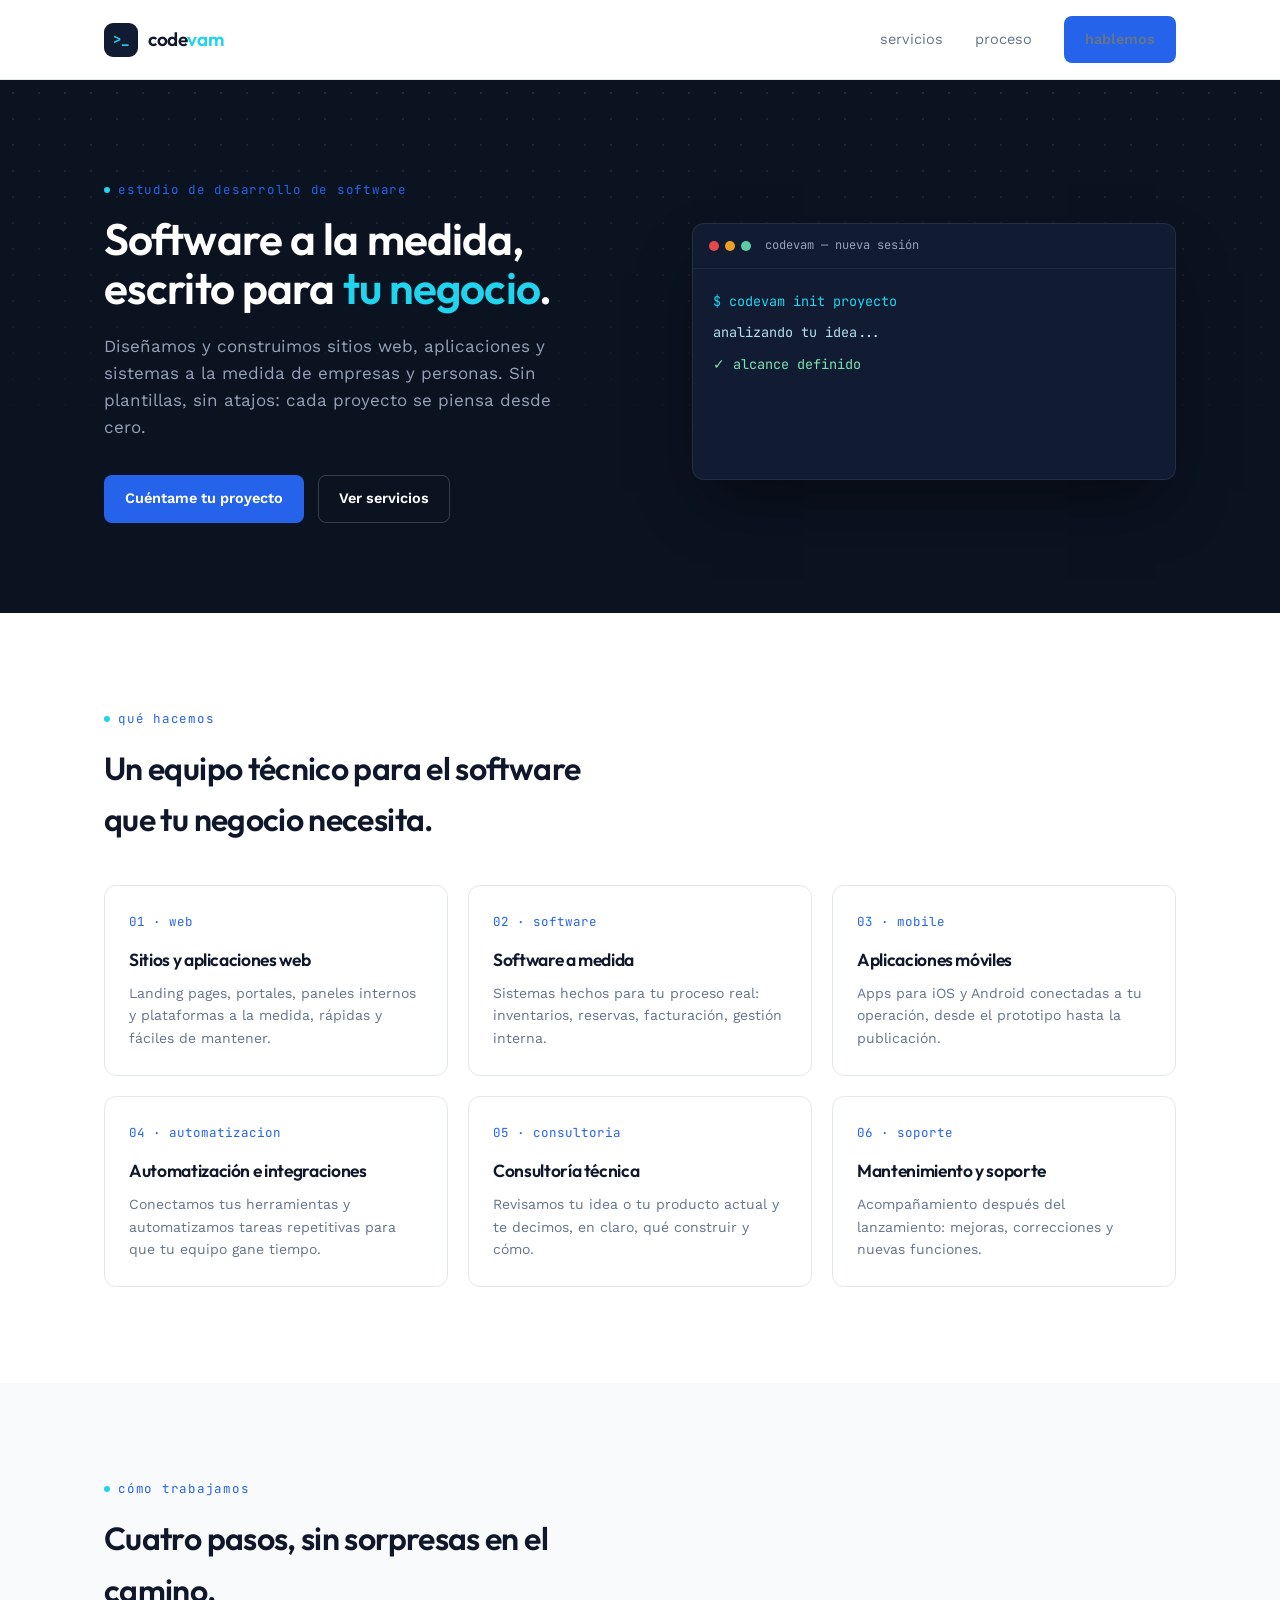
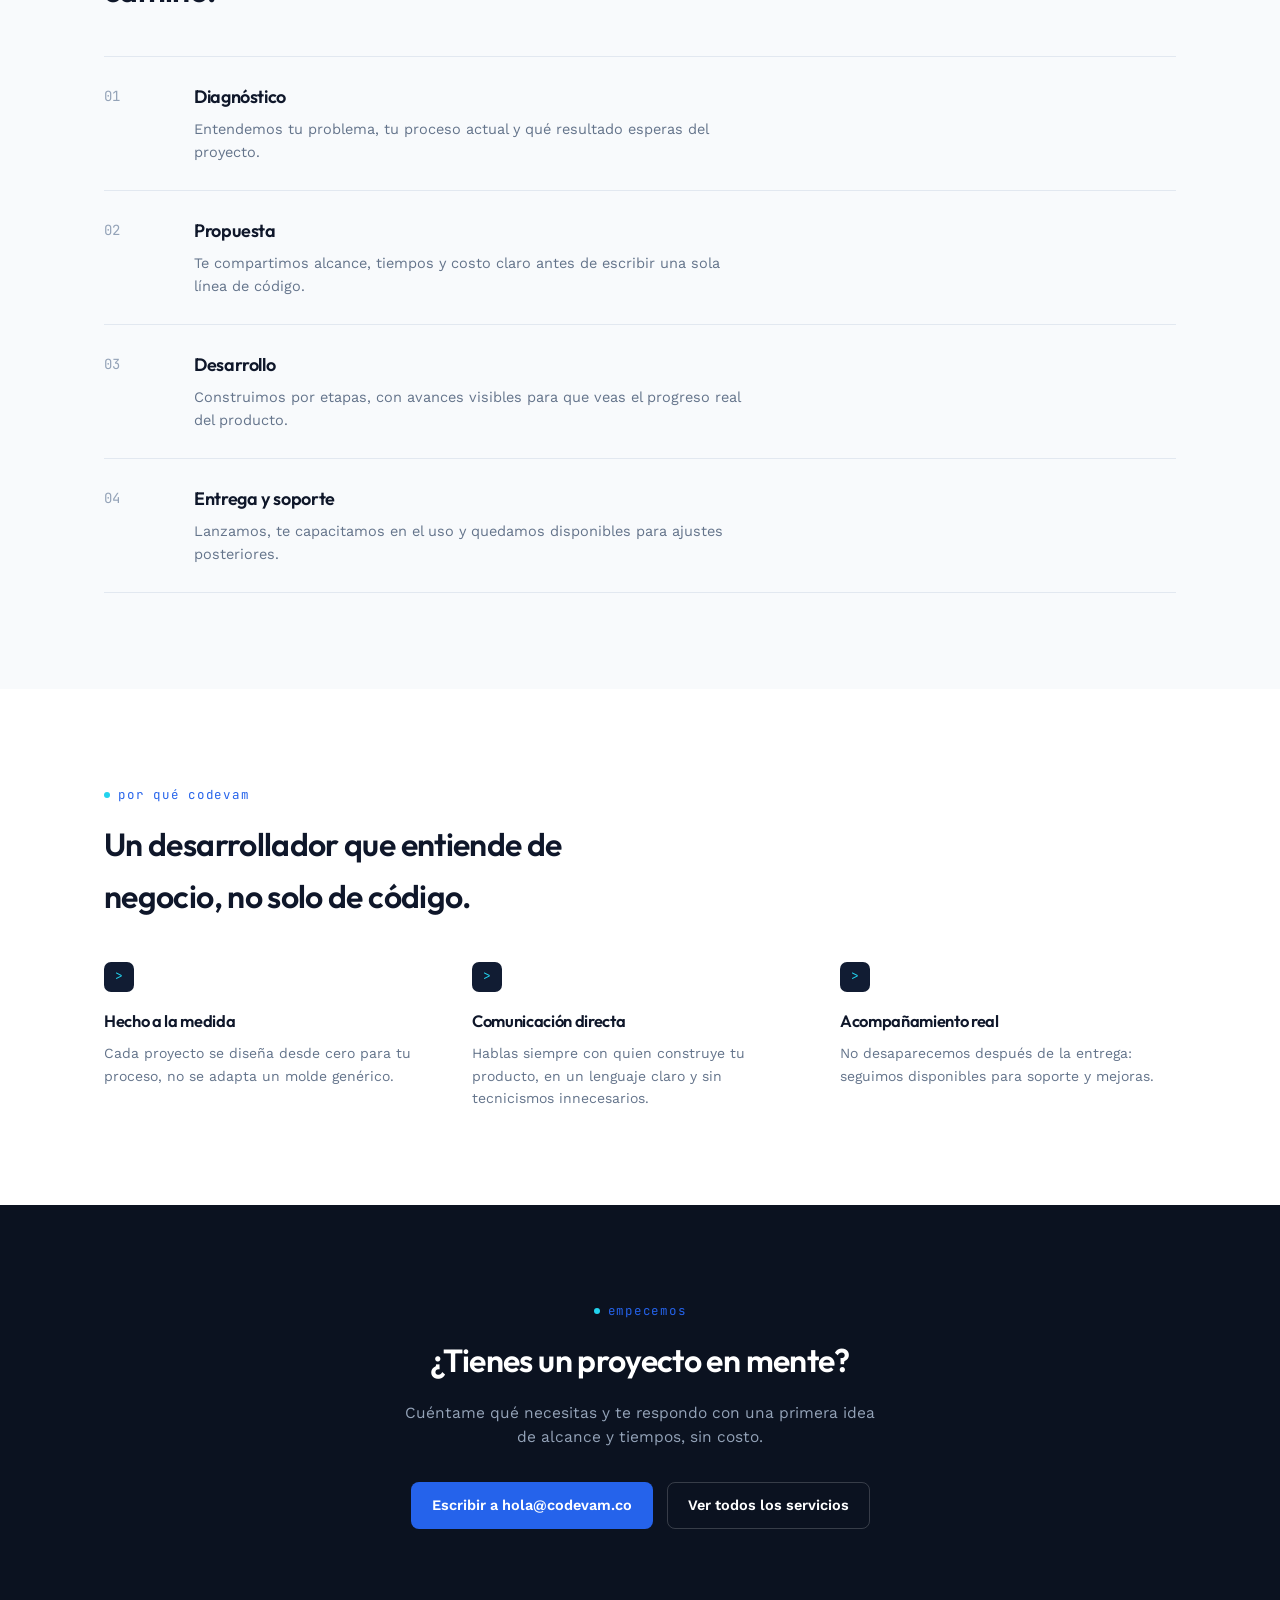
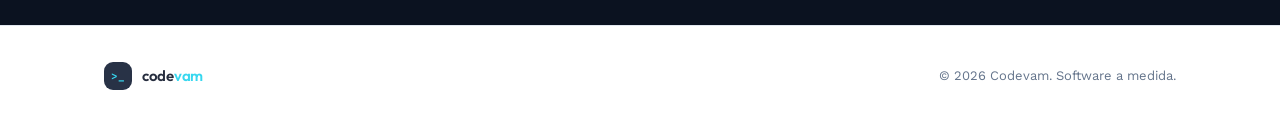
==== index.html @ ccc8cc8f "Agregando conetenido inicial" ====
<!DOCTYPE html>
<html lang="es">
<head>
<meta charset="UTF-8">
<meta name="viewport" content="width=device-width, initial-scale=1.0">
<title>Codevam — software a medida</title>
<meta name="description" content="Codevam diseña y construye software a medida: sitios web, aplicaciones, automatizaciones e integraciones para empresas y personas.">
<link rel="preconnect" href="https://fonts.googleapis.com">
<link rel="preconnect" href="https://fonts.gstatic.com" crossorigin>
<link href="https://fonts.googleapis.com/css2?family=Outfit:wght@400;500;600;700&family=Work+Sans:ital,wght@0,400;0,500;0,600;1,400&family=JetBrains+Mono:wght@400;500;700&display=swap" rel="stylesheet">
<style>
  :root{
    --slate: #0B1220;
    --slate-2: #111C33;
    --blue: #2563EB;
    --cyan: #22D3EE;
    --violet: #7C3AED;
    --gray: #94A3B8;
    --ink: #0F172A;
    --muted: #64748B;
    --line: #E2E8F0;
    --paper: #F8FAFC;
    --white: #FFFFFF;
    --font-head: 'Outfit', sans-serif;
    --font-body: 'Work Sans', sans-serif;
    --font-mono: 'JetBrains Mono', monospace;
  }
  *{ box-sizing:border-box; margin:0; padding:0; }
  html{ scroll-behavior:smooth; }
  body{
    font-family: var(--font-body);
    color: var(--ink);
    background: var(--white);
    line-height:1.6;
    -webkit-font-smoothing:antialiased;
  }
  a{ color:inherit; text-decoration:none; }
  img{ max-width:100%; display:block; }
  .wrap{ max-width:1120px; margin:0 auto; padding:0 24px; }
  section{ padding:96px 0; }
  h1,h2,h3{ font-family:var(--font-head); font-weight:600; letter-spacing:-0.02em; }
  .eyebrow{
    font-family:var(--font-mono); font-size:12.5px; letter-spacing:0.06em;
    color: var(--blue); text-transform:lowercase; display:flex; align-items:center; gap:8px;
    margin-bottom:14px;
  }
  .eyebrow::before{ content:""; width:6px; height:6px; border-radius:50%; background:var(--cyan); display:inline-block; }

  /* ---------- nav ---------- */
  header{
    position:sticky; top:0; z-index:40;
    background:rgba(255,255,255,0.86); backdrop-filter: blur(10px);
    border-bottom:1px solid var(--line);
  }
  nav{ display:flex; align-items:center; justify-content:space-between; padding:16px 24px; max-width:1120px; margin:0 auto; }
  .brand{ display:flex; align-items:center; gap:10px; }
  .mark{
    width:34px; height:34px; border-radius:9px; background:var(--slate-2);
    display:flex; align-items:center; justify-content:center; flex-shrink:0;
  }
  .mark span{ font-family:var(--font-mono); font-weight:700; color:var(--cyan); font-size:14px; }
  .wordmark{ font-family:var(--font-head); font-weight:600; font-size:19px; letter-spacing:-0.02em; }
  .wordmark em{ font-style:normal; color:var(--cyan); }
  .navlinks{ display:flex; align-items:center; gap:32px; }
  .navlinks a{ font-size:14.5px; color:var(--muted); transition:color .15s; }
  .navlinks a:hover{ color:var(--ink); }
  .btn{
    font-family:var(--font-body); font-weight:600; font-size:14.5px;
    padding:11px 20px; border-radius:8px; display:inline-flex; align-items:center; gap:8px;
    border:1px solid transparent; cursor:pointer; transition:transform .15s, background .15s, border-color .15s;
  }
  .btn-primary{ background:var(--blue); color:#fff; }
  .btn-primary:hover{ background:#1d4ed8; transform:translateY(-1px); }
  .btn-ghost{ border-color:var(--line); color:var(--ink); }
  .btn-ghost:hover{ border-color:var(--gray); }
  .btn-on-dark{ border-color:rgba(255,255,255,0.18); color:#fff; }
  .btn-on-dark:hover{ border-color:rgba(255,255,255,0.4); }
  @media (max-width:760px){ .navlinks a:not(.btn){ display:none; } }

  /* ---------- hero ---------- */
  .hero{
    background:var(--slate); color:#fff; padding:100px 0 90px;
    position:relative; overflow:hidden;
  }
  .hero::before{
    content:""; position:absolute; inset:0;
    background-image: radial-gradient(circle, rgba(148,163,184,0.16) 1px, transparent 1px);
    background-size: 26px 26px; mask-image: linear-gradient(to bottom, black, transparent 75%);
    pointer-events:none;
  }
  .hero-grid{ position:relative; display:grid; grid-template-columns:1.1fr 1fr; gap:56px; align-items:center; }
  @media (max-width:900px){ .hero-grid{ grid-template-columns:1fr; } }
  .hero h1{ font-size:44px; line-height:1.12; margin-bottom:20px; }
  .hero h1 .accent{ color:var(--cyan); }
  .hero p.lead{ font-family:var(--font-body); font-size:17px; color:var(--gray); max-width:480px; margin-bottom:34px; }
  .hero-ctas{ display:flex; gap:14px; flex-wrap:wrap; }

  .terminal{
    background:var(--slate-2); border:1px solid rgba(255,255,255,0.08); border-radius:12px;
    overflow:hidden; box-shadow:0 30px 60px -20px rgba(0,0,0,0.5);
  }
  .terminal-bar{ display:flex; align-items:center; gap:6px; padding:12px 16px; border-bottom:1px solid rgba(255,255,255,0.06); }
  .dot{ width:10px; height:10px; border-radius:50%; }
  .dot.r{ background:#E24B4A; } .dot.y{ background:#EF9F27; } .dot.g{ background:#5DCAA5; }
  .terminal-title{ margin-left:8px; font-family:var(--font-mono); font-size:12px; color:var(--gray); }
  .terminal-body{ padding:22px 20px; font-family:var(--font-mono); font-size:13.5px; min-height:210px; }
  .terminal-body .line{ color:var(--gray); margin-bottom:10px; }
  .terminal-body .prompt{ color:var(--cyan); }
  .terminal-body .out{ color:#B4E1F0; }
  .terminal-body .ok{ color:#7ee1b0; }
  .cursor{ display:inline-block; width:8px; height:15px; background:var(--cyan); margin-left:2px; vertical-align:-2px; animation:blink 1s steps(1) infinite; }
  @keyframes blink{ 50%{ opacity:0; } }
  @media (prefers-reduced-motion: reduce){ .cursor{ animation:none; } }

  /* ---------- servicios ---------- */
  .services-grid{ display:grid; grid-template-columns:repeat(3,1fr); gap:20px; margin-top:40px; }
  @media (max-width:860px){ .services-grid{ grid-template-columns:repeat(2,1fr); } }
  @media (max-width:560px){ .services-grid{ grid-template-columns:1fr; } }
  .card{
    border:1px solid var(--line); border-radius:12px; padding:26px 24px;
    transition:border-color .15s, transform .15s;
  }
  .card:hover{ border-color:var(--gray); transform:translateY(-2px); }
  .card .tag{ font-family:var(--font-mono); font-size:12.5px; color:var(--blue); display:block; margin-bottom:14px; }
  .card h3{ font-size:17.5px; margin-bottom:8px; }
  .card p{ font-size:14px; color:var(--muted); }

  /* ---------- proceso ---------- */
  .process{ background:var(--paper); }
  .process-list{ margin-top:40px; display:flex; flex-direction:column; }
  .process-item{
    display:grid; grid-template-columns:70px 1fr; gap:20px; padding:26px 0; border-top:1px solid var(--line);
  }
  .process-item:last-child{ border-bottom:1px solid var(--line); }
  .process-num{ font-family:var(--font-mono); font-size:14px; color:var(--gray); padding-top:2px; }
  .process-item h3{ font-size:18px; margin-bottom:6px; }
  .process-item p{ font-size:14.5px; color:var(--muted); max-width:560px; }

  /* ---------- por que ---------- */
  .why-grid{ display:grid; grid-template-columns:repeat(3,1fr); gap:32px; margin-top:40px; }
  @media (max-width:760px){ .why-grid{ grid-template-columns:1fr; } }
  .why-grid .num{ font-family:var(--font-mono); font-size:13px; color:var(--cyan); background:var(--slate-2); width:30px; height:30px; border-radius:7px; display:flex; align-items:center; justify-content:center; margin-bottom:16px; }
  .why-grid h3{ font-size:16.5px; margin-bottom:8px; }
  .why-grid p{ font-size:14px; color:var(--muted); }

  /* ---------- contacto ---------- */
  .contact{ background:var(--slate); color:#fff; text-align:center; }
  .contact h2{ font-size:32px; margin-bottom:14px; }
  .contact p{ color:var(--gray); font-size:15.5px; margin-bottom:32px; max-width:480px; margin-left:auto; margin-right:auto; }
  .contact-actions{ display:flex; gap:14px; justify-content:center; flex-wrap:wrap; }
  .contact-email{ font-family:var(--font-mono); color:var(--cyan); margin-top:26px; font-size:14.5px; }

  footer{ padding:36px 0; border-top:1px solid var(--line); }
  .foot-row{ display:flex; align-items:center; justify-content:space-between; flex-wrap:wrap; gap:16px; }
  .foot-row .brand{ opacity:0.9; }
  footer p{ font-size:13px; color:var(--muted); }
</style>
</head>
<body>

<header>
  <nav>
    <div class="brand">
      <div class="mark"><span>&gt;_</span></div>
      <span class="wordmark">code<em>vam</em></span>
    </div>
    <div class="navlinks">
      <a href="#servicios">servicios</a>
      <a href="#proceso">proceso</a>
      <a href="#contacto" class="btn btn-primary">hablemos</a>
    </div>
  </nav>
</header>

<section class="hero">
  <div class="wrap hero-grid">
    <div>
      <span class="eyebrow">estudio de desarrollo de software</span>
      <h1>Software a la medida,<br>escrito para <span class="accent">tu negocio</span>.</h1>
      <p class="lead">Diseñamos y construimos sitios web, aplicaciones y sistemas a la medida de empresas y personas. Sin plantillas, sin atajos: cada proyecto se piensa desde cero.</p>
      <div class="hero-ctas">
        <a href="#contacto" class="btn btn-primary">Cuéntame tu proyecto</a>
        <a href="#servicios" class="btn btn-on-dark">Ver servicios</a>
      </div>
    </div>
    <div class="terminal">
      <div class="terminal-bar">
        <span class="dot r"></span><span class="dot y"></span><span class="dot g"></span>
        <span class="terminal-title">codevam — nueva sesión</span>
      </div>
      <div class="terminal-body" id="term"></div>
    </div>
  </div>
</section>

<section id="servicios">
  <div class="wrap">
    <span class="eyebrow">qué hacemos</span>
    <h2 style="font-size:32px; max-width:520px;">Un equipo técnico para el software que tu negocio necesita.</h2>
    <div class="services-grid">
      <div class="card">
        <span class="tag">01 · web</span>
        <h3>Sitios y aplicaciones web</h3>
        <p>Landing pages, portales, paneles internos y plataformas a la medida, rápidas y fáciles de mantener.</p>
      </div>
      <div class="card">
        <span class="tag">02 · software</span>
        <h3>Software a medida</h3>
        <p>Sistemas hechos para tu proceso real: inventarios, reservas, facturación, gestión interna.</p>
      </div>
      <div class="card">
        <span class="tag">03 · mobile</span>
        <h3>Aplicaciones móviles</h3>
        <p>Apps para iOS y Android conectadas a tu operación, desde el prototipo hasta la publicación.</p>
      </div>
      <div class="card">
        <span class="tag">04 · automatizacion</span>
        <h3>Automatización e integraciones</h3>
        <p>Conectamos tus herramientas y automatizamos tareas repetitivas para que tu equipo gane tiempo.</p>
      </div>
      <div class="card">
        <span class="tag">05 · consultoria</span>
        <h3>Consultoría técnica</h3>
        <p>Revisamos tu idea o tu producto actual y te decimos, en claro, qué construir y cómo.</p>
      </div>
      <div class="card">
        <span class="tag">06 · soporte</span>
        <h3>Mantenimiento y soporte</h3>
        <p>Acompañamiento después del lanzamiento: mejoras, correcciones y nuevas funciones.</p>
      </div>
    </div>
  </div>
</section>

<section id="proceso" class="process">
  <div class="wrap">
    <span class="eyebrow">cómo trabajamos</span>
    <h2 style="font-size:32px; max-width:480px;">Cuatro pasos, sin sorpresas en el camino.</h2>
    <div class="process-list">
      <div class="process-item">
        <span class="process-num">01</span>
        <div><h3>Diagnóstico</h3><p>Entendemos tu problema, tu proceso actual y qué resultado esperas del proyecto.</p></div>
      </div>
      <div class="process-item">
        <span class="process-num">02</span>
        <div><h3>Propuesta</h3><p>Te compartimos alcance, tiempos y costo claro antes de escribir una sola línea de código.</p></div>
      </div>
      <div class="process-item">
        <span class="process-num">03</span>
        <div><h3>Desarrollo</h3><p>Construimos por etapas, con avances visibles para que veas el progreso real del producto.</p></div>
      </div>
      <div class="process-item">
        <span class="process-num">04</span>
        <div><h3>Entrega y soporte</h3><p>Lanzamos, te capacitamos en el uso y quedamos disponibles para ajustes posteriores.</p></div>
      </div>
    </div>
  </div>
</section>

<section>
  <div class="wrap">
    <span class="eyebrow">por qué codevam</span>
    <h2 style="font-size:32px; max-width:520px;">Un desarrollador que entiende de negocio, no solo de código.</h2>
    <div class="why-grid">
      <div>
        <div class="num">&#62;</div>
        <h3>Hecho a la medida</h3>
        <p>Cada proyecto se diseña desde cero para tu proceso, no se adapta un molde genérico.</p>
      </div>
      <div>
        <div class="num">&#62;</div>
        <h3>Comunicación directa</h3>
        <p>Hablas siempre con quien construye tu producto, en un lenguaje claro y sin tecnicismos innecesarios.</p>
      </div>
      <div>
        <div class="num">&#62;</div>
        <h3>Acompañamiento real</h3>
        <p>No desaparecemos después de la entrega: seguimos disponibles para soporte y mejoras.</p>
      </div>
    </div>
  </div>
</section>

<section id="contacto" class="contact">
  <div class="wrap">
    <span class="eyebrow" style="justify-content:center;">empecemos</span>
    <h2>¿Tienes un proyecto en mente?</h2>
    <p>Cuéntame qué necesitas y te respondo con una primera idea de alcance y tiempos, sin costo.</p>
    <div class="contact-actions">
      <a href="mailto:hola@codevam.co" class="btn btn-primary">Escribir a hola@codevam.co</a>
      <a href="#servicios" class="btn btn-on-dark">Ver todos los servicios</a>
    </div>
  </div>
</section>

<footer>
  <div class="wrap foot-row">
    <div class="brand">
      <div class="mark" style="width:28px; height:28px;"><span style="font-size:11px;">&gt;_</span></div>
      <span class="wordmark" style="font-size:15px;">code<em>vam</em></span>
    </div>
    <p>&copy; 2026 Codevam. Software a medida.</p>
  </div>
</footer>

<script>
  const term = document.getElementById('term');
  const script = [
    { t: 'prompt', text: '$ codevam init proyecto' },
    { t: 'out', text: 'analizando tu idea...' },
    { t: 'ok', text: '✓ alcance definido' },
    { t: 'ok', text: '✓ propuesta lista' },
    { t: 'prompt', text: '$ codevam build' },
    { t: 'out', text: 'construyendo tu producto...' },
    { t: 'ok', text: '✓ listo para lanzar' },
  ];
  const reduce = window.matchMedia('(prefers-reduced-motion: reduce)').matches;

  function renderStatic(){
    term.innerHTML = script.map(l => {
      const cls = l.t === 'prompt' ? 'prompt' : (l.t === 'ok' ? 'ok' : 'out');
      return `<div class="line"><span class="${cls}">${l.text}</span></div>`;
    }).join('');
  }

  async function typeLine(el, text, speed){
    for(let i=0;i<=text.length;i++){
      el.textContent = text.slice(0,i);
      await new Promise(r => setTimeout(r, speed));
    }
  }

  async function run(){
    if(reduce){ renderStatic(); return; }
    term.innerHTML = '';
    for(const l of script){
      const row = document.createElement('div');
      row.className = 'line';
      const span = document.createElement('span');
      span.className = l.t === 'prompt' ? 'prompt' : (l.t === 'ok' ? 'ok' : 'out');
      row.appendChild(span);
      term.appendChild(row);
      await typeLine(span, l.text, l.t === 'prompt' ? 38 : 16);
      await new Promise(r => setTimeout(r, 220));
    }
    const cur = document.createElement('span');
    cur.className = 'cursor';
    term.lastChild.appendChild(cur);
  }
  run();
</script>

</body>
</html>
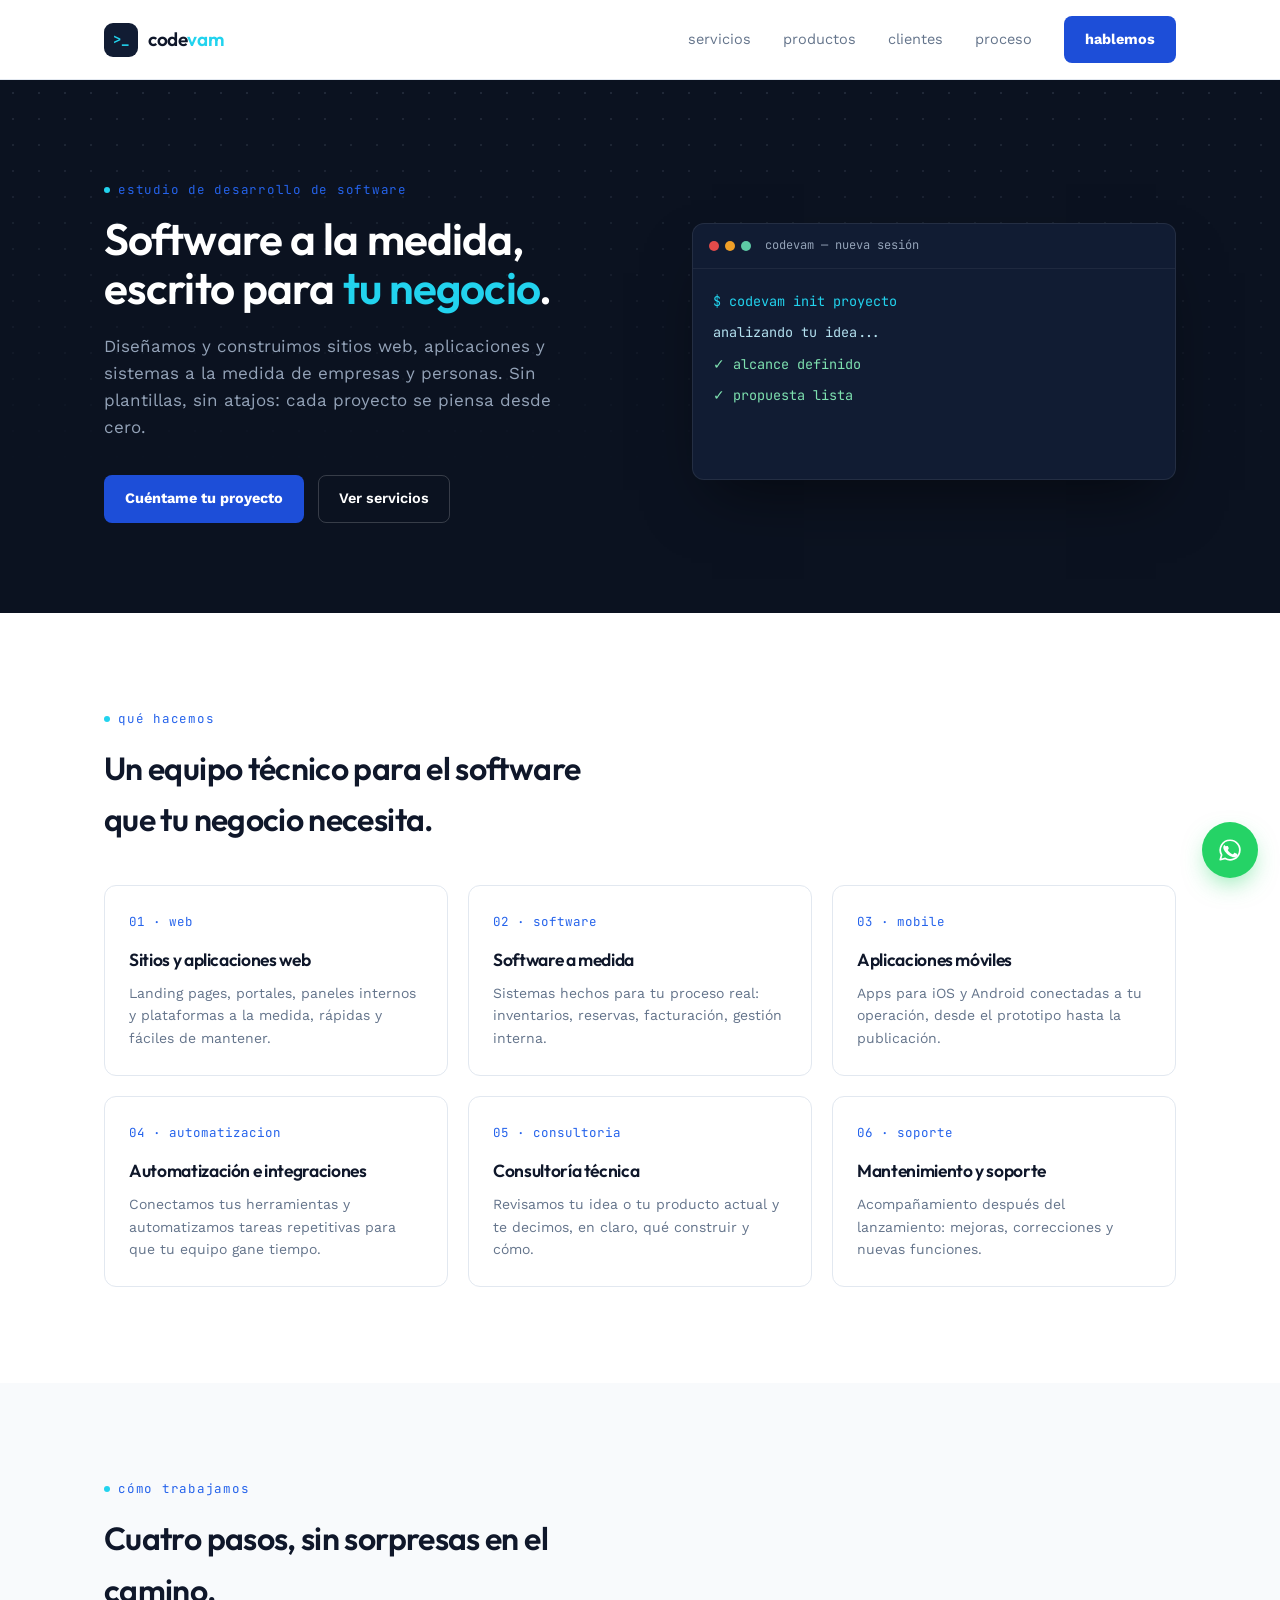
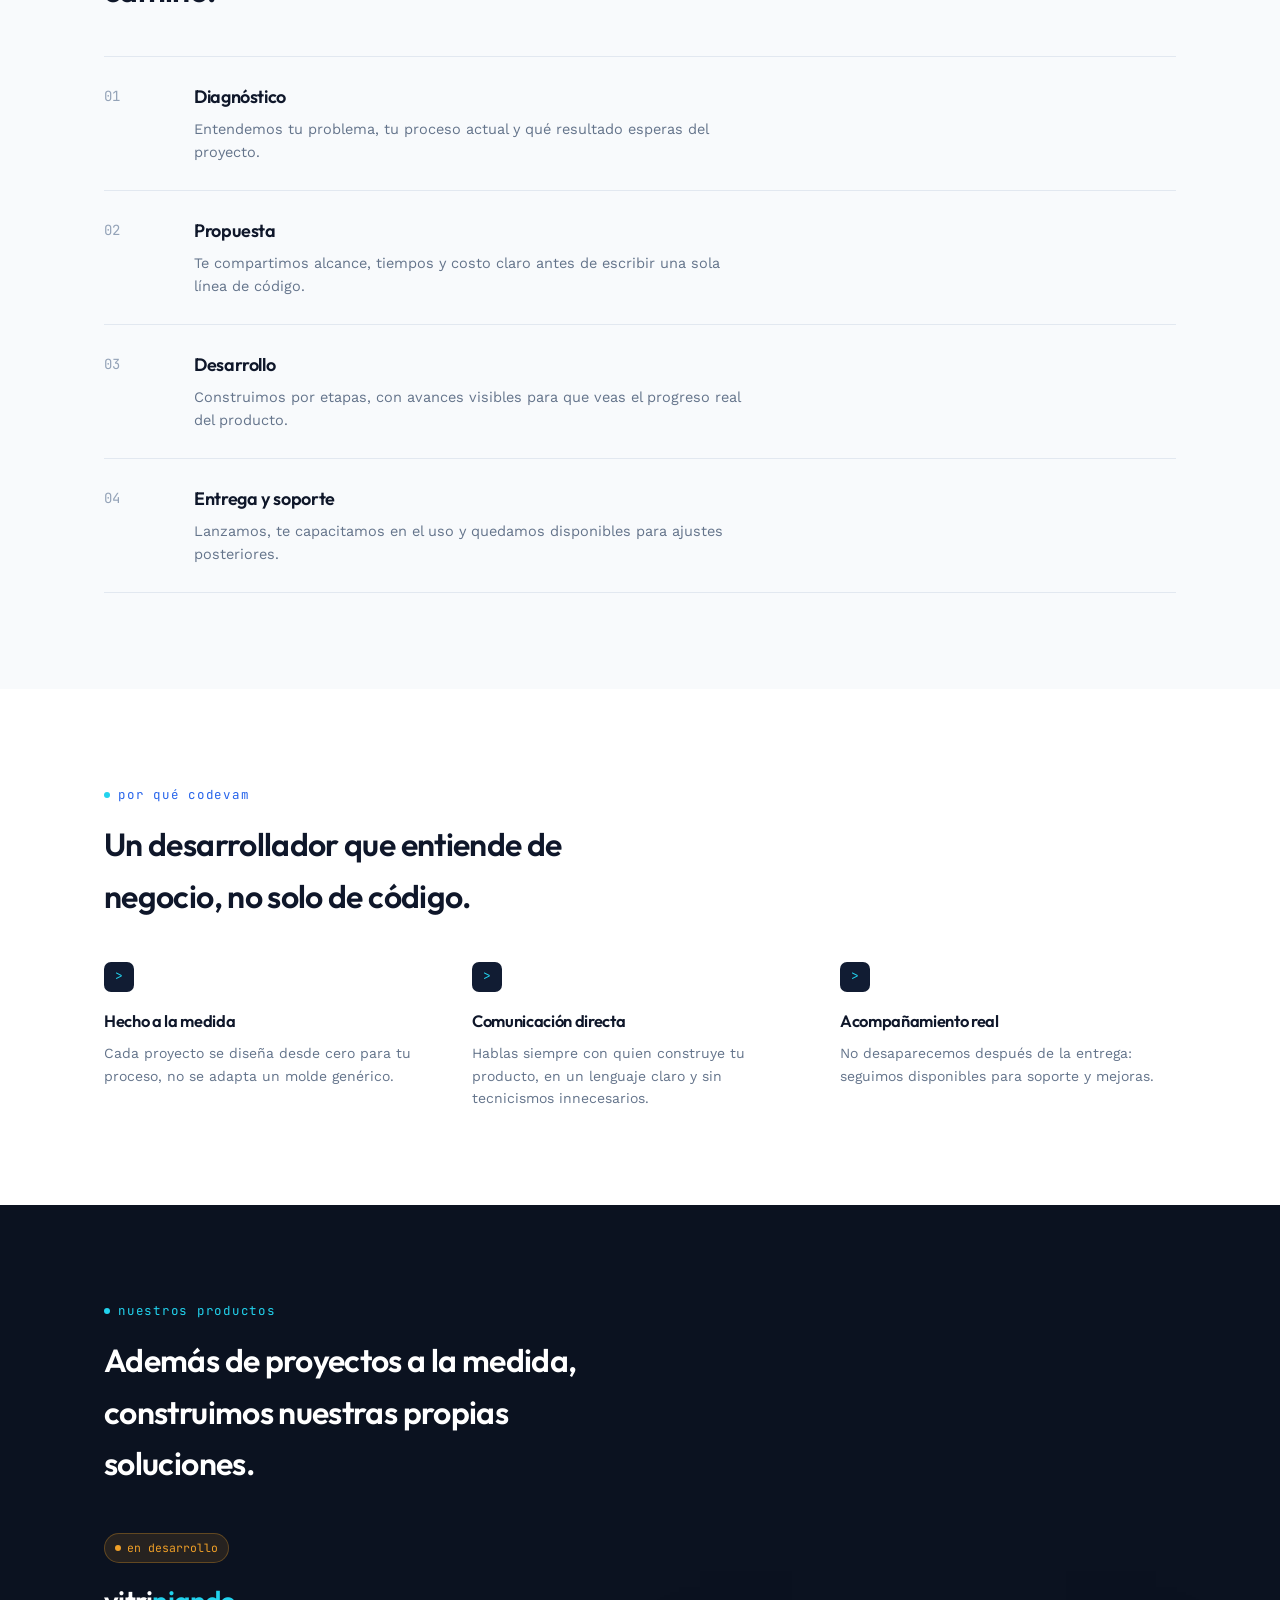
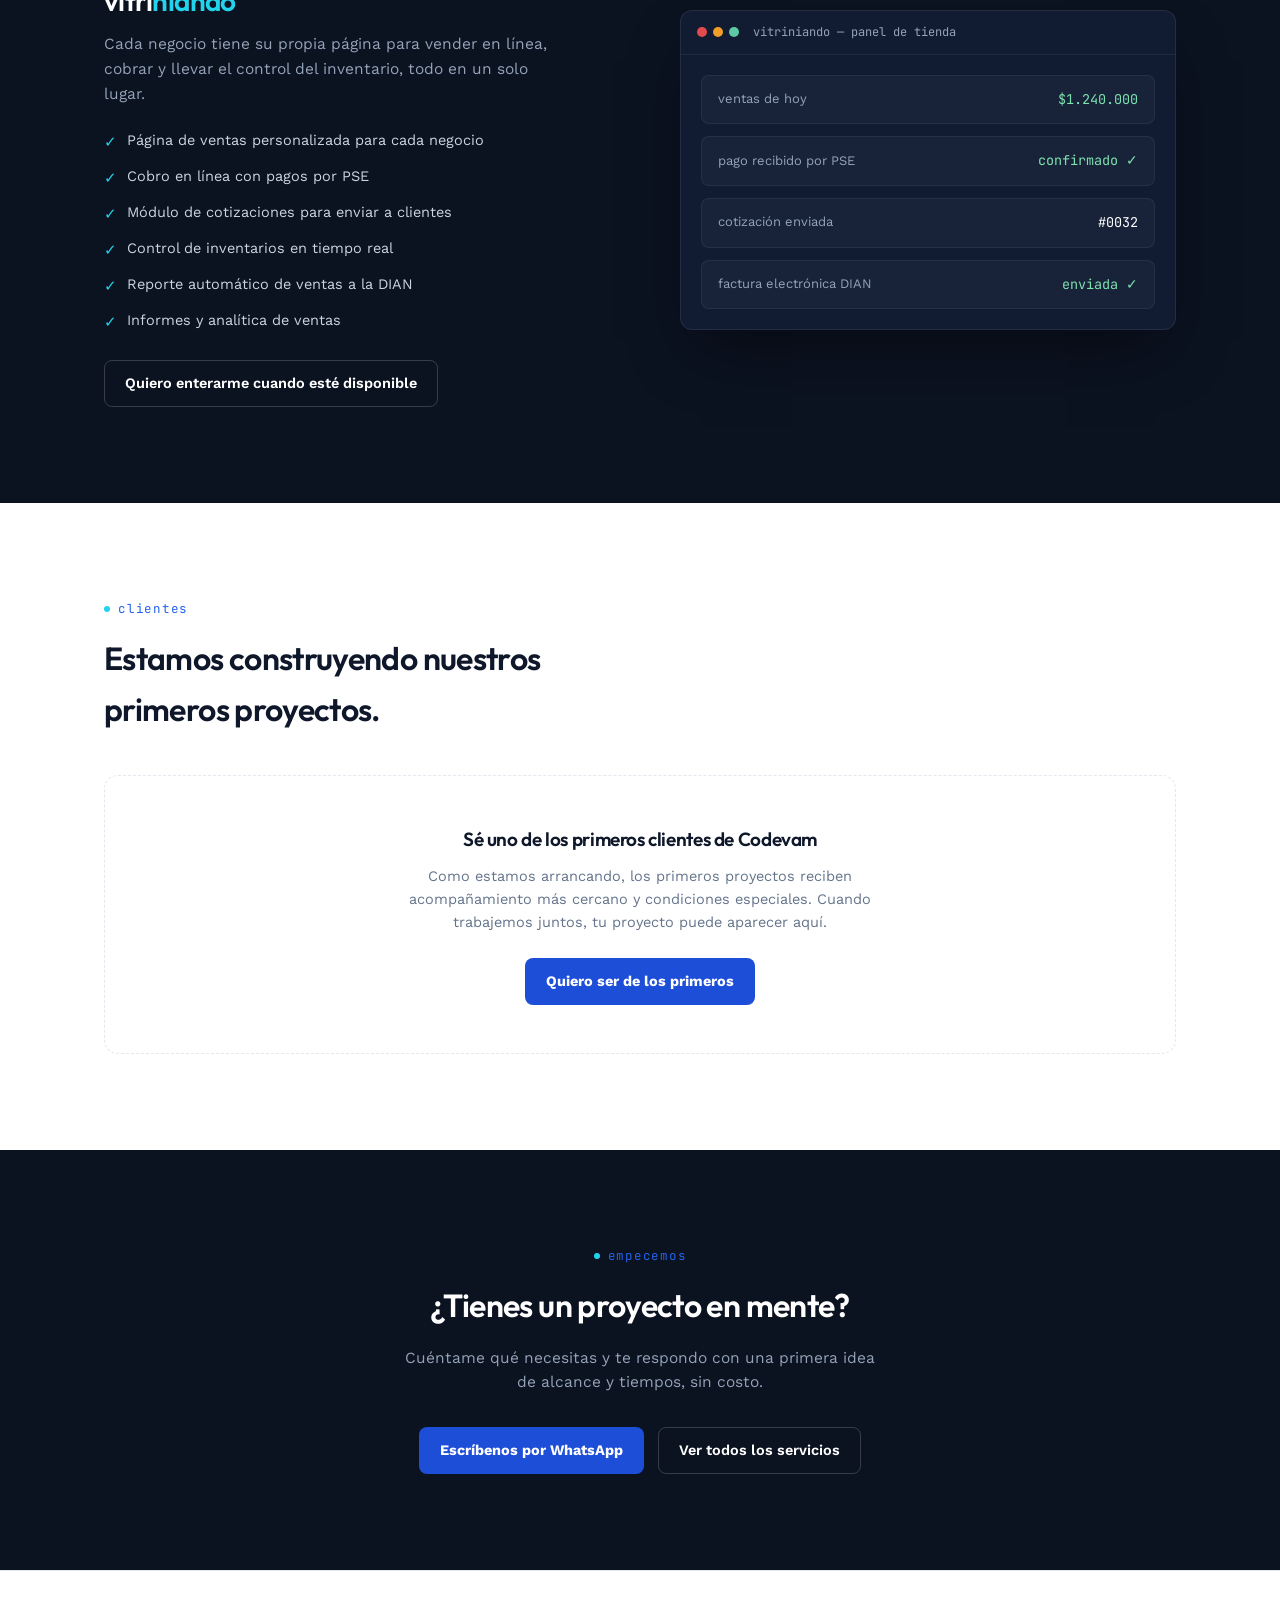
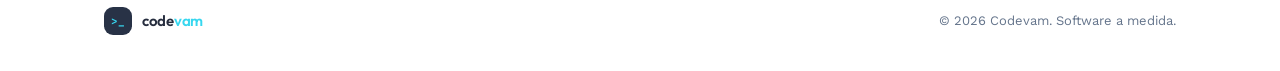
==== commit 624f9bf3: "Agregando conetenido inicial" ====
--- a/index.html
+++ b/index.html
@@ -8,153 +8,7 @@
 <link rel="preconnect" href="https://fonts.googleapis.com">
 <link rel="preconnect" href="https://fonts.gstatic.com" crossorigin>
 <link href="https://fonts.googleapis.com/css2?family=Outfit:wght@400;500;600;700&family=Work+Sans:ital,wght@0,400;0,500;0,600;1,400&family=JetBrains+Mono:wght@400;500;700&display=swap" rel="stylesheet">
-<style>
-  :root{
-    --slate: #0B1220;
-    --slate-2: #111C33;
-    --blue: #2563EB;
-    --cyan: #22D3EE;
-    --violet: #7C3AED;
-    --gray: #94A3B8;
-    --ink: #0F172A;
-    --muted: #64748B;
-    --line: #E2E8F0;
-    --paper: #F8FAFC;
-    --white: #FFFFFF;
-    --font-head: 'Outfit', sans-serif;
-    --font-body: 'Work Sans', sans-serif;
-    --font-mono: 'JetBrains Mono', monospace;
-  }
-  *{ box-sizing:border-box; margin:0; padding:0; }
-  html{ scroll-behavior:smooth; }
-  body{
-    font-family: var(--font-body);
-    color: var(--ink);
-    background: var(--white);
-    line-height:1.6;
-    -webkit-font-smoothing:antialiased;
-  }
-  a{ color:inherit; text-decoration:none; }
-  img{ max-width:100%; display:block; }
-  .wrap{ max-width:1120px; margin:0 auto; padding:0 24px; }
-  section{ padding:96px 0; }
-  h1,h2,h3{ font-family:var(--font-head); font-weight:600; letter-spacing:-0.02em; }
-  .eyebrow{
-    font-family:var(--font-mono); font-size:12.5px; letter-spacing:0.06em;
-    color: var(--blue); text-transform:lowercase; display:flex; align-items:center; gap:8px;
-    margin-bottom:14px;
-  }
-  .eyebrow::before{ content:""; width:6px; height:6px; border-radius:50%; background:var(--cyan); display:inline-block; }
-
-  /* ---------- nav ---------- */
-  header{
-    position:sticky; top:0; z-index:40;
-    background:rgba(255,255,255,0.86); backdrop-filter: blur(10px);
-    border-bottom:1px solid var(--line);
-  }
-  nav{ display:flex; align-items:center; justify-content:space-between; padding:16px 24px; max-width:1120px; margin:0 auto; }
-  .brand{ display:flex; align-items:center; gap:10px; }
-  .mark{
-    width:34px; height:34px; border-radius:9px; background:var(--slate-2);
-    display:flex; align-items:center; justify-content:center; flex-shrink:0;
-  }
-  .mark span{ font-family:var(--font-mono); font-weight:700; color:var(--cyan); font-size:14px; }
-  .wordmark{ font-family:var(--font-head); font-weight:600; font-size:19px; letter-spacing:-0.02em; }
-  .wordmark em{ font-style:normal; color:var(--cyan); }
-  .navlinks{ display:flex; align-items:center; gap:32px; }
-  .navlinks a{ font-size:14.5px; color:var(--muted); transition:color .15s; }
-  .navlinks a:hover{ color:var(--ink); }
-  .btn{
-    font-family:var(--font-body); font-weight:600; font-size:14.5px;
-    padding:11px 20px; border-radius:8px; display:inline-flex; align-items:center; gap:8px;
-    border:1px solid transparent; cursor:pointer; transition:transform .15s, background .15s, border-color .15s;
-  }
-  .btn-primary{ background:var(--blue); color:#fff; }
-  .btn-primary:hover{ background:#1d4ed8; transform:translateY(-1px); }
-  .btn-ghost{ border-color:var(--line); color:var(--ink); }
-  .btn-ghost:hover{ border-color:var(--gray); }
-  .btn-on-dark{ border-color:rgba(255,255,255,0.18); color:#fff; }
-  .btn-on-dark:hover{ border-color:rgba(255,255,255,0.4); }
-  @media (max-width:760px){ .navlinks a:not(.btn){ display:none; } }
-
-  /* ---------- hero ---------- */
-  .hero{
-    background:var(--slate); color:#fff; padding:100px 0 90px;
-    position:relative; overflow:hidden;
-  }
-  .hero::before{
-    content:""; position:absolute; inset:0;
-    background-image: radial-gradient(circle, rgba(148,163,184,0.16) 1px, transparent 1px);
-    background-size: 26px 26px; mask-image: linear-gradient(to bottom, black, transparent 75%);
-    pointer-events:none;
-  }
-  .hero-grid{ position:relative; display:grid; grid-template-columns:1.1fr 1fr; gap:56px; align-items:center; }
-  @media (max-width:900px){ .hero-grid{ grid-template-columns:1fr; } }
-  .hero h1{ font-size:44px; line-height:1.12; margin-bottom:20px; }
-  .hero h1 .accent{ color:var(--cyan); }
-  .hero p.lead{ font-family:var(--font-body); font-size:17px; color:var(--gray); max-width:480px; margin-bottom:34px; }
-  .hero-ctas{ display:flex; gap:14px; flex-wrap:wrap; }
-
-  .terminal{
-    background:var(--slate-2); border:1px solid rgba(255,255,255,0.08); border-radius:12px;
-    overflow:hidden; box-shadow:0 30px 60px -20px rgba(0,0,0,0.5);
-  }
-  .terminal-bar{ display:flex; align-items:center; gap:6px; padding:12px 16px; border-bottom:1px solid rgba(255,255,255,0.06); }
-  .dot{ width:10px; height:10px; border-radius:50%; }
-  .dot.r{ background:#E24B4A; } .dot.y{ background:#EF9F27; } .dot.g{ background:#5DCAA5; }
-  .terminal-title{ margin-left:8px; font-family:var(--font-mono); font-size:12px; color:var(--gray); }
-  .terminal-body{ padding:22px 20px; font-family:var(--font-mono); font-size:13.5px; min-height:210px; }
-  .terminal-body .line{ color:var(--gray); margin-bottom:10px; }
-  .terminal-body .prompt{ color:var(--cyan); }
-  .terminal-body .out{ color:#B4E1F0; }
-  .terminal-body .ok{ color:#7ee1b0; }
-  .cursor{ display:inline-block; width:8px; height:15px; background:var(--cyan); margin-left:2px; vertical-align:-2px; animation:blink 1s steps(1) infinite; }
-  @keyframes blink{ 50%{ opacity:0; } }
-  @media (prefers-reduced-motion: reduce){ .cursor{ animation:none; } }
-
-  /* ---------- servicios ---------- */
-  .services-grid{ display:grid; grid-template-columns:repeat(3,1fr); gap:20px; margin-top:40px; }
-  @media (max-width:860px){ .services-grid{ grid-template-columns:repeat(2,1fr); } }
-  @media (max-width:560px){ .services-grid{ grid-template-columns:1fr; } }
-  .card{
-    border:1px solid var(--line); border-radius:12px; padding:26px 24px;
-    transition:border-color .15s, transform .15s;
-  }
-  .card:hover{ border-color:var(--gray); transform:translateY(-2px); }
-  .card .tag{ font-family:var(--font-mono); font-size:12.5px; color:var(--blue); display:block; margin-bottom:14px; }
-  .card h3{ font-size:17.5px; margin-bottom:8px; }
-  .card p{ font-size:14px; color:var(--muted); }
-
-  /* ---------- proceso ---------- */
-  .process{ background:var(--paper); }
-  .process-list{ margin-top:40px; display:flex; flex-direction:column; }
-  .process-item{
-    display:grid; grid-template-columns:70px 1fr; gap:20px; padding:26px 0; border-top:1px solid var(--line);
-  }
-  .process-item:last-child{ border-bottom:1px solid var(--line); }
-  .process-num{ font-family:var(--font-mono); font-size:14px; color:var(--gray); padding-top:2px; }
-  .process-item h3{ font-size:18px; margin-bottom:6px; }
-  .process-item p{ font-size:14.5px; color:var(--muted); max-width:560px; }
-
-  /* ---------- por que ---------- */
-  .why-grid{ display:grid; grid-template-columns:repeat(3,1fr); gap:32px; margin-top:40px; }
-  @media (max-width:760px){ .why-grid{ grid-template-columns:1fr; } }
-  .why-grid .num{ font-family:var(--font-mono); font-size:13px; color:var(--cyan); background:var(--slate-2); width:30px; height:30px; border-radius:7px; display:flex; align-items:center; justify-content:center; margin-bottom:16px; }
-  .why-grid h3{ font-size:16.5px; margin-bottom:8px; }
-  .why-grid p{ font-size:14px; color:var(--muted); }
-
-  /* ---------- contacto ---------- */
-  .contact{ background:var(--slate); color:#fff; text-align:center; }
-  .contact h2{ font-size:32px; margin-bottom:14px; }
-  .contact p{ color:var(--gray); font-size:15.5px; margin-bottom:32px; max-width:480px; margin-left:auto; margin-right:auto; }
-  .contact-actions{ display:flex; gap:14px; justify-content:center; flex-wrap:wrap; }
-  .contact-email{ font-family:var(--font-mono); color:var(--cyan); margin-top:26px; font-size:14.5px; }
-
-  footer{ padding:36px 0; border-top:1px solid var(--line); }
-  .foot-row{ display:flex; align-items:center; justify-content:space-between; flex-wrap:wrap; gap:16px; }
-  .foot-row .brand{ opacity:0.9; }
-  footer p{ font-size:13px; color:var(--muted); }
-</style>
+<link rel="stylesheet" href="assets/styles.css">
 </head>
 <body>
 
@@ -166,6 +20,8 @@
     </div>
     <div class="navlinks">
       <a href="#servicios">servicios</a>
+      <a href="#productos">productos</a>
+      <a href="#clientes">clientes</a>
       <a href="#proceso">proceso</a>
       <a href="#contacto" class="btn btn-primary">hablemos</a>
     </div>
@@ -281,13 +137,60 @@
   </div>
 </section>
 
+<section id="productos" class="products">
+  <div class="wrap">
+    <span class="eyebrow" style="color:var(--cyan);">nuestros productos</span>
+    <h2 style="font-size:32px; max-width:520px;">Además de proyectos a la medida, construimos nuestras propias soluciones.</h2>
+    <div class="product-grid">
+      <div>
+        <span class="badge">en desarrollo</span>
+        <h3 class="product-name">vitri<em>niando</em></h3>
+        <p class="product-tagline">Cada negocio tiene su propia página para vender en línea, cobrar y llevar el control del inventario, todo en un solo lugar.</p>
+        <ul class="feature-list">
+          <li>Página de ventas personalizada para cada negocio</li>
+          <li>Cobro en línea con pagos por PSE</li>
+          <li>Módulo de cotizaciones para enviar a clientes</li>
+          <li>Control de inventarios en tiempo real</li>
+          <li>Reporte automático de ventas a la DIAN</li>
+          <li>Informes y analítica de ventas</li>
+        </ul>
+        <a href="#contacto" class="btn btn-on-dark">Quiero enterarme cuando esté disponible</a>
+      </div>
+      <div class="product-mock">
+        <div class="product-mock-bar">
+          <span class="dot r"></span><span class="dot y"></span><span class="dot g"></span>
+          <span class="product-mock-title">vitriniando — panel de tienda</span>
+        </div>
+        <div class="product-mock-body">
+          <div class="mock-row"><span class="label">ventas de hoy</span><span class="value ok">$1.240.000</span></div>
+          <div class="mock-row"><span class="label">pago recibido por PSE</span><span class="value ok">confirmado ✓</span></div>
+          <div class="mock-row"><span class="label">cotización enviada</span><span class="value">#0032</span></div>
+          <div class="mock-row"><span class="label">factura electrónica DIAN</span><span class="value ok">enviada ✓</span></div>
+        </div>
+      </div>
+    </div>
+  </div>
+</section>
+
+<section id="clientes">
+  <div class="wrap">
+    <span class="eyebrow">clientes</span>
+    <h2 style="font-size:32px; max-width:520px;">Estamos construyendo nuestros primeros proyectos.</h2>
+    <div class="clients-box">
+      <h3>Sé uno de los primeros clientes de Codevam</h3>
+      <p>Como estamos arrancando, los primeros proyectos reciben acompañamiento más cercano y condiciones especiales. Cuando trabajemos juntos, tu proyecto puede aparecer aquí.</p>
+      <a href="#contacto" class="btn btn-primary">Quiero ser de los primeros</a>
+    </div>
+  </div>
+</section>
+
 <section id="contacto" class="contact">
   <div class="wrap">
     <span class="eyebrow" style="justify-content:center;">empecemos</span>
     <h2>¿Tienes un proyecto en mente?</h2>
     <p>Cuéntame qué necesitas y te respondo con una primera idea de alcance y tiempos, sin costo.</p>
     <div class="contact-actions">
-      <a href="mailto:hola@codevam.co" class="btn btn-primary">Escribir a hola@codevam.co</a>
+      <a href="https://wa.me/573156793777?text=Hola%2C%20quiero%20contarte%20sobre%20mi%20proyecto" class="btn btn-primary" target="_blank" rel="noopener">Escríbenos por WhatsApp</a>
       <a href="#servicios" class="btn btn-on-dark">Ver todos los servicios</a>
     </div>
   </div>
@@ -303,52 +206,14 @@
   </div>
 </footer>
 
-<script>
-  const term = document.getElementById('term');
-  const script = [
-    { t: 'prompt', text: '$ codevam init proyecto' },
-    { t: 'out', text: 'analizando tu idea...' },
-    { t: 'ok', text: '✓ alcance definido' },
-    { t: 'ok', text: '✓ propuesta lista' },
-    { t: 'prompt', text: '$ codevam build' },
-    { t: 'out', text: 'construyendo tu producto...' },
-    { t: 'ok', text: '✓ listo para lanzar' },
-  ];
-  const reduce = window.matchMedia('(prefers-reduced-motion: reduce)').matches;
-
-  function renderStatic(){
-    term.innerHTML = script.map(l => {
-      const cls = l.t === 'prompt' ? 'prompt' : (l.t === 'ok' ? 'ok' : 'out');
-      return `<div class="line"><span class="${cls}">${l.text}</span></div>`;
-    }).join('');
-  }
-
-  async function typeLine(el, text, speed){
-    for(let i=0;i<=text.length;i++){
-      el.textContent = text.slice(0,i);
-      await new Promise(r => setTimeout(r, speed));
-    }
-  }
-
-  async function run(){
-    if(reduce){ renderStatic(); return; }
-    term.innerHTML = '';
-    for(const l of script){
-      const row = document.createElement('div');
-      row.className = 'line';
-      const span = document.createElement('span');
-      span.className = l.t === 'prompt' ? 'prompt' : (l.t === 'ok' ? 'ok' : 'out');
-      row.appendChild(span);
-      term.appendChild(row);
-      await typeLine(span, l.text, l.t === 'prompt' ? 38 : 16);
-      await new Promise(r => setTimeout(r, 220));
-    }
-    const cur = document.createElement('span');
-    cur.className = 'cursor';
-    term.lastChild.appendChild(cur);
-  }
-  run();
-</script>
+<a href="https://wa.me/573156793777?text=Hola%2C%20quiero%20contarte%20sobre%20mi%20proyecto" class="whatsapp-float" target="_blank" rel="noopener" aria-label="Escríbenos por WhatsApp">
+  <svg viewBox="0 0 24 24" width="26" height="26" fill="none" xmlns="http://www.w3.org/2000/svg">
+    <path d="M12 3a9 9 0 0 0-7.75 13.55L3 21l4.6-1.2A9 9 0 1 0 12 3Z" stroke="#fff" stroke-width="1.6" stroke-linejoin="round"/>
+    <path d="M8.3 8.7c.2-.5.5-.5.7-.5h.5c.2 0 .4 0 .6.4.2.5.7 1.6.7 1.7.1.1.1.3 0 .4-.1.2-.1.3-.3.5-.1.2-.3.3-.4.5-.1.1-.3.3-.1.6.2.3.8 1.3 1.8 2.1 1.2 1 2.1 1.4 2.5 1.5.3.1.5.1.6-.1.2-.2.7-.8.9-1.1.2-.2.4-.2.6-.1.2.1 1.5.7 1.8.8.3.1.5.2.5.3.1.2.1.9-.2 1.6-.3.7-1.6 1.4-2.2 1.4-.6.1-1.2.1-3.9-1-3.2-1.4-5.2-4.6-5.4-4.8-.1-.2-1.2-1.6-1.2-3.1 0-1.4.8-2.1 1-2.4Z" fill="#fff"/>
+  </svg>
+</a>
+
+<script src="assets/script.js"></script>
 
 </body>
 </html>
--- a/assets/styles.css
+++ b/assets/styles.css
@@ -0,0 +1,204 @@
+/*
+  codevam — estilos de la landing page
+  ------------------------------------
+  Organizado por secciones (busca los comentarios "seccion" en mayusculas):
+  variables de marca, header y nav, hero, servicios, proceso, por que codevam,
+  productos, clientes, contacto y footer.
+
+  Colores y fuentes de marca estan centralizados en :root al inicio del archivo.
+*/
+
+:root{
+    --slate: #0B1220;
+    --slate-2: #111C33;
+    --blue: #2563EB;
+    --cyan: #22D3EE;
+    --violet: #7C3AED;
+    --gray: #94A3B8;
+    --ink: #0F172A;
+    --muted: #64748B;
+    --line: #E2E8F0;
+    --paper: #F8FAFC;
+    --white: #FFFFFF;
+    --font-head: 'Outfit', sans-serif;
+    --font-body: 'Work Sans', sans-serif;
+    --font-mono: 'JetBrains Mono', monospace;
+  }
+  *{ box-sizing:border-box; margin:0; padding:0; }
+  html{ scroll-behavior:smooth; }
+  body{
+    font-family: var(--font-body);
+    color: var(--ink);
+    background: var(--white);
+    line-height:1.6;
+    -webkit-font-smoothing:antialiased;
+  }
+  a{ color:inherit; text-decoration:none; }
+  img{ max-width:100%; display:block; }
+  .wrap{ max-width:1120px; margin:0 auto; padding:0 24px; }
+  section{ padding:96px 0; }
+  h1,h2,h3{ font-family:var(--font-head); font-weight:600; letter-spacing:-0.02em; }
+  .eyebrow{
+    font-family:var(--font-mono); font-size:12.5px; letter-spacing:0.06em;
+    color: var(--blue); text-transform:lowercase; display:flex; align-items:center; gap:8px;
+    margin-bottom:14px;
+  }
+  .eyebrow::before{ content:""; width:6px; height:6px; border-radius:50%; background:var(--cyan); display:inline-block; }
+
+  /* ---------- nav ---------- */
+  header{
+    position:sticky; top:0; z-index:40;
+    background:rgba(255,255,255,0.86); backdrop-filter: blur(10px);
+    border-bottom:1px solid var(--line);
+  }
+  nav{ display:flex; align-items:center; justify-content:space-between; padding:16px 24px; max-width:1120px; margin:0 auto; }
+  .brand{ display:flex; align-items:center; gap:10px; }
+  .mark{
+    width:34px; height:34px; border-radius:9px; background:var(--slate-2);
+    display:flex; align-items:center; justify-content:center; flex-shrink:0;
+  }
+  .mark span{ font-family:var(--font-mono); font-weight:700; color:var(--cyan); font-size:14px; }
+  .wordmark{ font-family:var(--font-head); font-weight:600; font-size:19px; letter-spacing:-0.02em; }
+  .wordmark em{ font-style:normal; color:var(--cyan); }
+  .navlinks{ display:flex; align-items:center; gap:32px; }
+  .navlinks a:not(.btn){ font-size:14.5px; color:var(--muted); transition:color .15s; }
+  .navlinks a:not(.btn):hover{ color:var(--ink); }
+  .btn{
+    font-family:var(--font-body); font-weight:600; font-size:14.5px;
+    padding:11px 20px; border-radius:8px; display:inline-flex; align-items:center; gap:8px;
+    border:1px solid transparent; cursor:pointer; transition:transform .15s, background .15s, border-color .15s;
+  }
+  .btn-primary{ background:#1D4ED8; color:#fff; font-weight:700; }
+  .btn-primary:hover{ background:#1E40AF; transform:translateY(-1px); }
+  .btn-ghost{ border-color:var(--line); color:var(--ink); }
+  .btn-ghost:hover{ border-color:var(--gray); }
+  .btn-on-dark{ border-color:rgba(255,255,255,0.18); color:#fff; }
+  .btn-on-dark:hover{ border-color:rgba(255,255,255,0.4); }
+  @media (max-width:760px){ .navlinks a:not(.btn){ display:none; } }
+
+  /* ---------- hero ---------- */
+  .hero{
+    background:var(--slate); color:#fff; padding:100px 0 90px;
+    position:relative; overflow:hidden;
+  }
+  .hero::before{
+    content:""; position:absolute; inset:0;
+    background-image: radial-gradient(circle, rgba(148,163,184,0.16) 1px, transparent 1px);
+    background-size: 26px 26px; mask-image: linear-gradient(to bottom, black, transparent 75%);
+    pointer-events:none;
+  }
+  .hero-grid{ position:relative; display:grid; grid-template-columns:1.1fr 1fr; gap:56px; align-items:center; }
+  @media (max-width:900px){ .hero-grid{ grid-template-columns:1fr; } }
+  .hero h1{ font-size:44px; line-height:1.12; margin-bottom:20px; }
+  .hero h1 .accent{ color:var(--cyan); }
+  .hero p.lead{ font-family:var(--font-body); font-size:17px; color:var(--gray); max-width:480px; margin-bottom:34px; }
+  .hero-ctas{ display:flex; gap:14px; flex-wrap:wrap; }
+
+  .terminal{
+    background:var(--slate-2); border:1px solid rgba(255,255,255,0.08); border-radius:12px;
+    overflow:hidden; box-shadow:0 30px 60px -20px rgba(0,0,0,0.5);
+  }
+  .terminal-bar{ display:flex; align-items:center; gap:6px; padding:12px 16px; border-bottom:1px solid rgba(255,255,255,0.06); }
+  .dot{ width:10px; height:10px; border-radius:50%; }
+  .dot.r{ background:#E24B4A; } .dot.y{ background:#EF9F27; } .dot.g{ background:#5DCAA5; }
+  .terminal-title{ margin-left:8px; font-family:var(--font-mono); font-size:12px; color:var(--gray); }
+  .terminal-body{ padding:22px 20px; font-family:var(--font-mono); font-size:13.5px; min-height:210px; }
+  .terminal-body .line{ color:var(--gray); margin-bottom:10px; }
+  .terminal-body .prompt{ color:var(--cyan); }
+  .terminal-body .out{ color:#B4E1F0; }
+  .terminal-body .ok{ color:#7ee1b0; }
+  .cursor{ display:inline-block; width:8px; height:15px; background:var(--cyan); margin-left:2px; vertical-align:-2px; animation:blink 1s steps(1) infinite; }
+  @keyframes blink{ 50%{ opacity:0; } }
+  @media (prefers-reduced-motion: reduce){ .cursor{ animation:none; } }
+
+  /* ---------- servicios ---------- */
+  .services-grid{ display:grid; grid-template-columns:repeat(3,1fr); gap:20px; margin-top:40px; }
+  @media (max-width:860px){ .services-grid{ grid-template-columns:repeat(2,1fr); } }
+  @media (max-width:560px){ .services-grid{ grid-template-columns:1fr; } }
+  .card{
+    border:1px solid var(--line); border-radius:12px; padding:26px 24px;
+    transition:border-color .15s, transform .15s;
+  }
+  .card:hover{ border-color:var(--gray); transform:translateY(-2px); }
+  .card .tag{ font-family:var(--font-mono); font-size:12.5px; color:var(--blue); display:block; margin-bottom:14px; }
+  .card h3{ font-size:17.5px; margin-bottom:8px; }
+  .card p{ font-size:14px; color:var(--muted); }
+
+  /* ---------- proceso ---------- */
+  .process{ background:var(--paper); }
+  .process-list{ margin-top:40px; display:flex; flex-direction:column; }
+  .process-item{
+    display:grid; grid-template-columns:70px 1fr; gap:20px; padding:26px 0; border-top:1px solid var(--line);
+  }
+  .process-item:last-child{ border-bottom:1px solid var(--line); }
+  .process-num{ font-family:var(--font-mono); font-size:14px; color:var(--gray); padding-top:2px; }
+  .process-item h3{ font-size:18px; margin-bottom:6px; }
+  .process-item p{ font-size:14.5px; color:var(--muted); max-width:560px; }
+
+  /* ---------- por que ---------- */
+  .why-grid{ display:grid; grid-template-columns:repeat(3,1fr); gap:32px; margin-top:40px; }
+  @media (max-width:760px){ .why-grid{ grid-template-columns:1fr; } }
+  .why-grid .num{ font-family:var(--font-mono); font-size:13px; color:var(--cyan); background:var(--slate-2); width:30px; height:30px; border-radius:7px; display:flex; align-items:center; justify-content:center; margin-bottom:16px; }
+  .why-grid h3{ font-size:16.5px; margin-bottom:8px; }
+  .why-grid p{ font-size:14px; color:var(--muted); }
+
+  /* ---------- productos ---------- */
+  .products{ background:var(--slate); color:#fff; }
+  .product-grid{ display:grid; grid-template-columns:1.05fr 1fr; gap:56px; align-items:center; margin-top:44px; }
+  @media (max-width:900px){ .product-grid{ grid-template-columns:1fr; } }
+  .badge{
+    display:inline-flex; align-items:center; gap:6px; font-family:var(--font-mono); font-size:11.5px;
+    color:#EF9F27; background:rgba(239,159,39,0.12); border:1px solid rgba(239,159,39,0.3);
+    padding:5px 10px; border-radius:99px; margin-bottom:16px;
+  }
+  .badge::before{ content:""; width:6px; height:6px; border-radius:50%; background:#EF9F27; }
+  .product-name{ font-size:28px; margin-bottom:8px; }
+  .product-name em{ font-style:normal; color:var(--cyan); }
+  .product-tagline{ color:var(--gray); font-size:15.5px; margin-bottom:22px; max-width:460px; }
+  .feature-list{ list-style:none; display:flex; flex-direction:column; gap:12px; margin-bottom:26px; }
+  .feature-list li{ display:flex; align-items:flex-start; gap:10px; font-size:14.5px; color:#CBD5E1; }
+  .feature-list li::before{ content:"✓"; color:var(--cyan); font-family:var(--font-mono); flex-shrink:0; margin-top:1px; }
+
+  .product-mock{
+    background:var(--slate-2); border:1px solid rgba(255,255,255,0.08); border-radius:12px; overflow:hidden;
+    box-shadow:0 30px 60px -20px rgba(0,0,0,0.5);
+  }
+  .product-mock-bar{ display:flex; align-items:center; gap:6px; padding:12px 16px; border-bottom:1px solid rgba(255,255,255,0.06); }
+  .product-mock-title{ margin-left:8px; font-family:var(--font-mono); font-size:12px; color:var(--gray); }
+  .product-mock-body{ padding:20px; display:flex; flex-direction:column; gap:12px; }
+  .mock-row{
+    display:flex; align-items:center; justify-content:space-between; background:rgba(255,255,255,0.03);
+    border:1px solid rgba(255,255,255,0.06); border-radius:8px; padding:13px 16px;
+  }
+  .mock-row .label{ font-size:13px; color:var(--gray); }
+  .mock-row .value{ font-family:var(--font-mono); font-size:13.5px; color:#fff; }
+  .mock-row .value.ok{ color:#7ee1b0; }
+
+  /* ---------- clientes ---------- */
+  .clients-box{
+    margin-top:40px; border:1px dashed var(--line); border-radius:14px; padding:48px 32px; text-align:center;
+  }
+  .clients-box h3{ font-size:19px; margin-bottom:10px; }
+  .clients-box p{ font-size:14.5px; color:var(--muted); max-width:480px; margin:0 auto 24px; }
+
+  /* ---------- contacto ---------- */
+  .contact{ background:var(--slate); color:#fff; text-align:center; }
+  .contact h2{ font-size:32px; margin-bottom:14px; }
+  .contact p{ color:var(--gray); font-size:15.5px; margin-bottom:32px; max-width:480px; margin-left:auto; margin-right:auto; }
+  .contact-actions{ display:flex; gap:14px; justify-content:center; flex-wrap:wrap; }
+  .contact-email{ font-family:var(--font-mono); color:var(--cyan); margin-top:26px; font-size:14.5px; }
+
+  footer{ padding:36px 0; border-top:1px solid var(--line); }
+  .foot-row{ display:flex; align-items:center; justify-content:space-between; flex-wrap:wrap; gap:16px; }
+  .foot-row .brand{ opacity:0.9; }
+  footer p{ font-size:13px; color:var(--muted); }
+
+  /* ---------- whatsapp flotante ---------- */
+  .whatsapp-float{
+    position:fixed; right:22px; bottom:22px; z-index:50;
+    width:56px; height:56px; border-radius:50%; background:#25D366;
+    display:flex; align-items:center; justify-content:center;
+    box-shadow:0 10px 24px -6px rgba(37,211,102,0.55);
+    transition:transform .15s;
+  }
+  .whatsapp-float:hover{ transform:scale(1.06); }
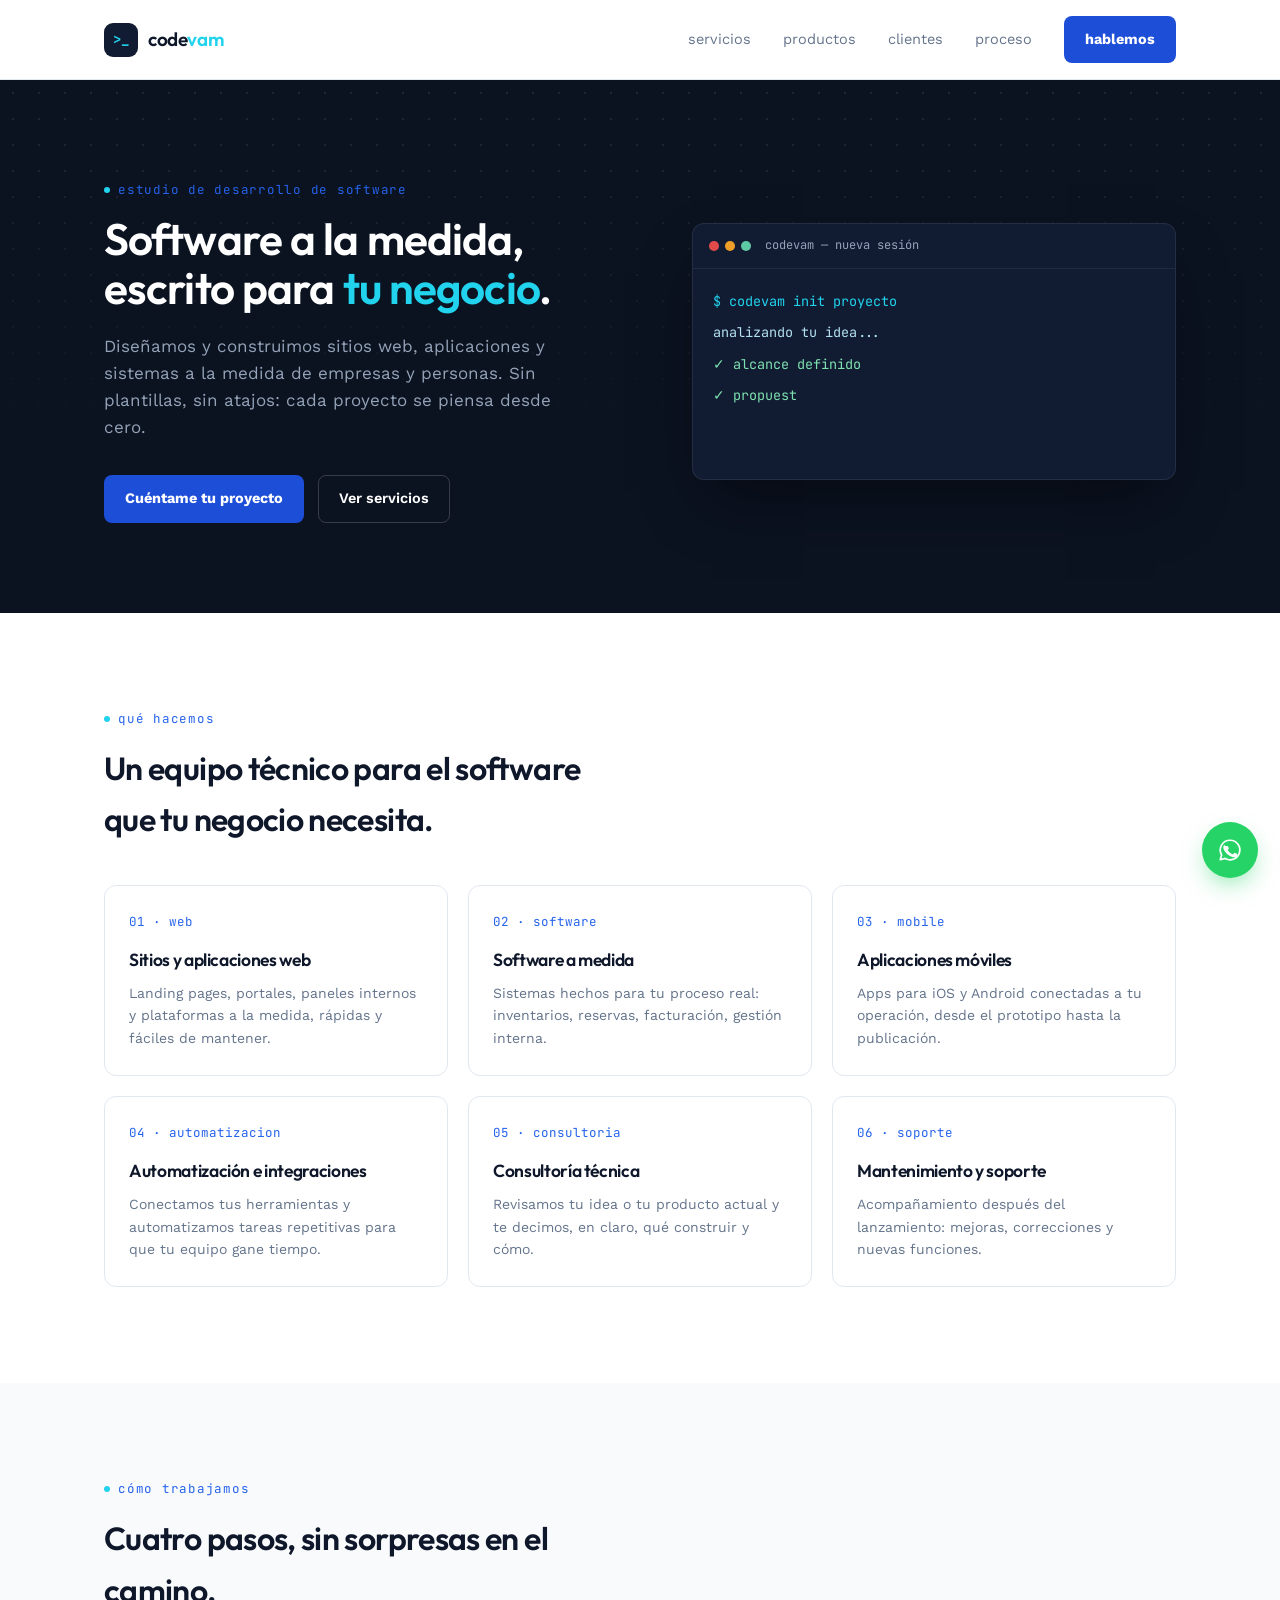
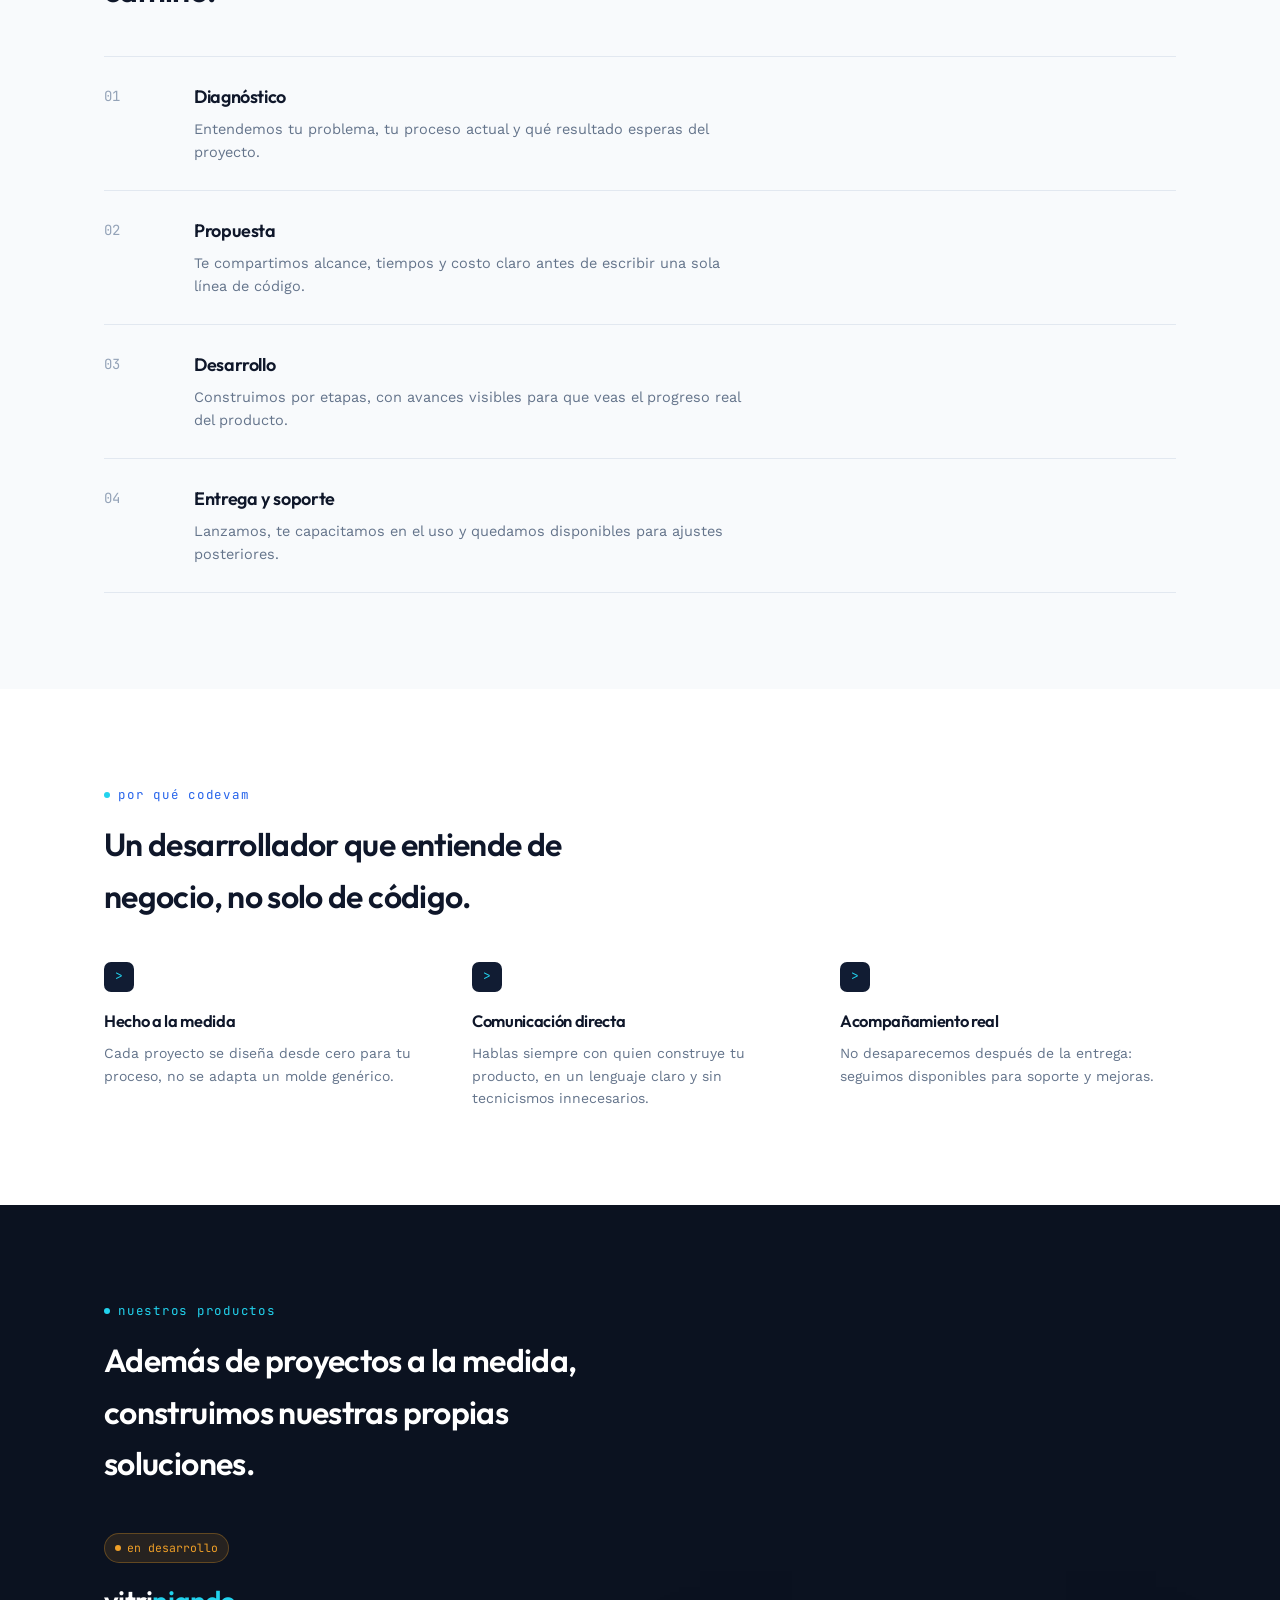
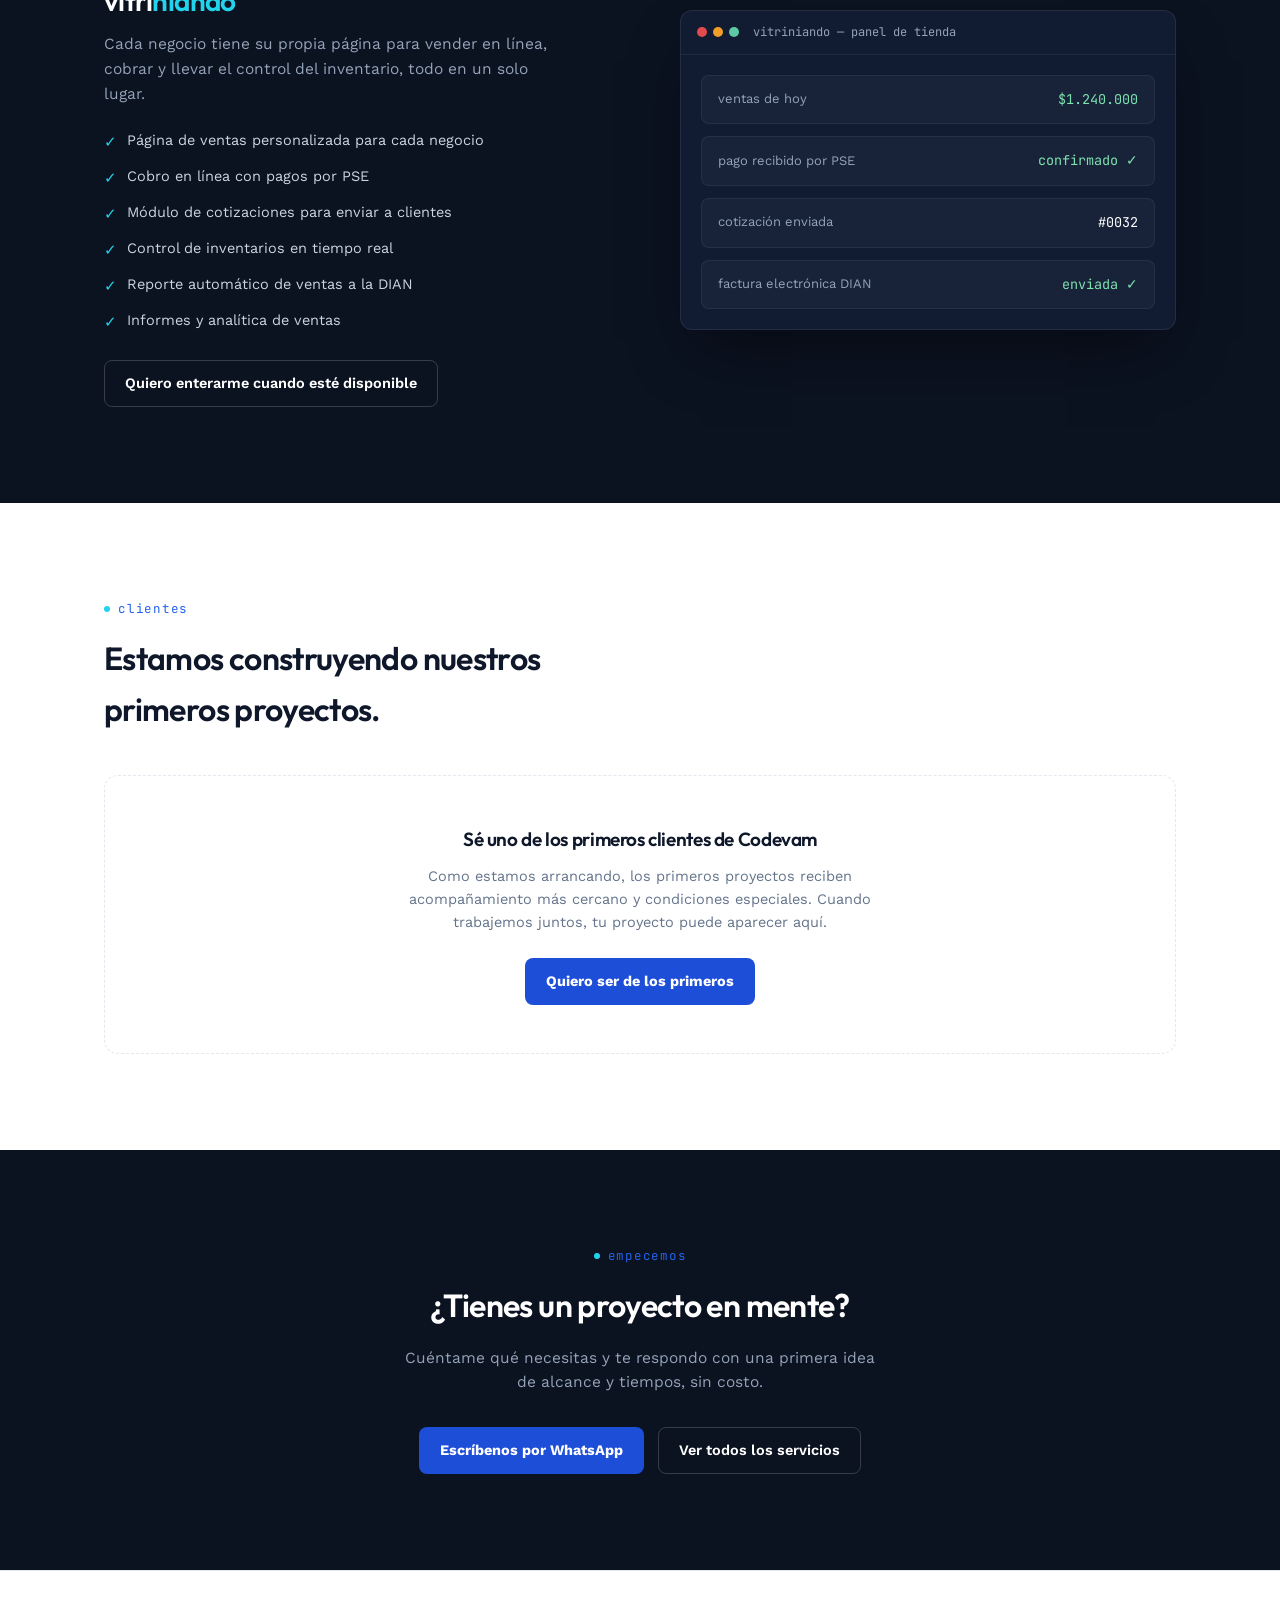
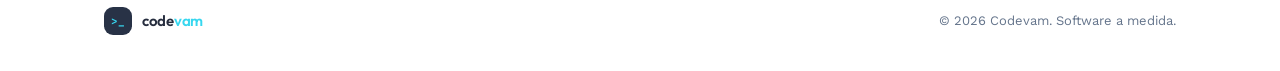
==== commit 3071d503: "agregando optimizacion seo" ====
--- a/index.html
+++ b/index.html
@@ -3,12 +3,61 @@
 <head>
 <meta charset="UTF-8">
 <meta name="viewport" content="width=device-width, initial-scale=1.0">
-<title>Codevam — software a medida</title>
-<meta name="description" content="Codevam diseña y construye software a medida: sitios web, aplicaciones, automatizaciones e integraciones para empresas y personas.">
+<title>Codevam — desarrollo de software a medida en Colombia</title>
+<meta name="description" content="Codevam diseña y construye software a medida: sitios web, aplicaciones, automatizaciones e integraciones para empresas y personas en Colombia. Cotiza tu proyecto por WhatsApp.">
+<meta name="theme-color" content="#0B1220">
+<meta name="robots" content="index, follow">
+<link rel="canonical" href="https://codevam.co/">
+
+<!-- Open Graph / redes sociales -->
+<meta property="og:type" content="website">
+<meta property="og:site_name" content="Codevam">
+<meta property="og:title" content="Codevam — desarrollo de software a medida">
+<meta property="og:description" content="Diseñamos y construimos software a medida: sitios web, aplicaciones, automatizaciones e integraciones para empresas y personas en Colombia.">
+<meta property="og:url" content="https://codevam.co/">
+<meta property="og:locale" content="es_CO">
+<meta property="og:image" content="https://codevam.co/assets/og-image.png">
+
+<!-- Twitter Card -->
+<meta name="twitter:card" content="summary_large_image">
+<meta name="twitter:title" content="Codevam — desarrollo de software a medida">
+<meta name="twitter:description" content="Diseñamos y construimos software a medida para empresas y personas en Colombia.">
+<meta name="twitter:image" content="https://codevam.co/assets/og-image.png">
+
+<!-- Favicon -->
+<link rel="icon" type="image/svg+xml" href="assets/favicon.svg">
+
 <link rel="preconnect" href="https://fonts.googleapis.com">
 <link rel="preconnect" href="https://fonts.gstatic.com" crossorigin>
 <link href="https://fonts.googleapis.com/css2?family=Outfit:wght@400;500;600;700&family=Work+Sans:ital,wght@0,400;0,500;0,600;1,400&family=JetBrains+Mono:wght@400;500;700&display=swap" rel="stylesheet">
 <link rel="stylesheet" href="assets/styles.css">
+
+<!-- Datos estructurados para buscadores -->
+<script type="application/ld+json">
+{
+  "@context": "https://schema.org",
+  "@type": "ProfessionalService",
+  "name": "Codevam",
+  "description": "Desarrollo de software a medida: sitios web, aplicaciones, automatizaciones e integraciones para empresas y personas.",
+  "url": "https://codevam.co/",
+  "telephone": "+57 315 679 3777",
+  "areaServed": "CO",
+  "address": {
+    "@type": "PostalAddress",
+    "addressLocality": "Cali",
+    "addressRegion": "Valle del Cauca",
+    "addressCountry": "CO"
+  },
+  "sameAs": [],
+  "makesOffer": [
+    { "@type": "Offer", "itemOffered": { "@type": "Service", "name": "Desarrollo de sitios y aplicaciones web" } },
+    { "@type": "Offer", "itemOffered": { "@type": "Service", "name": "Software a medida" } },
+    { "@type": "Offer", "itemOffered": { "@type": "Service", "name": "Aplicaciones móviles" } },
+    { "@type": "Offer", "itemOffered": { "@type": "Service", "name": "Automatización e integraciones" } },
+    { "@type": "Offer", "itemOffered": { "@type": "Service", "name": "Consultoría técnica" } }
+  ]
+}
+</script>
 </head>
 <body>
 
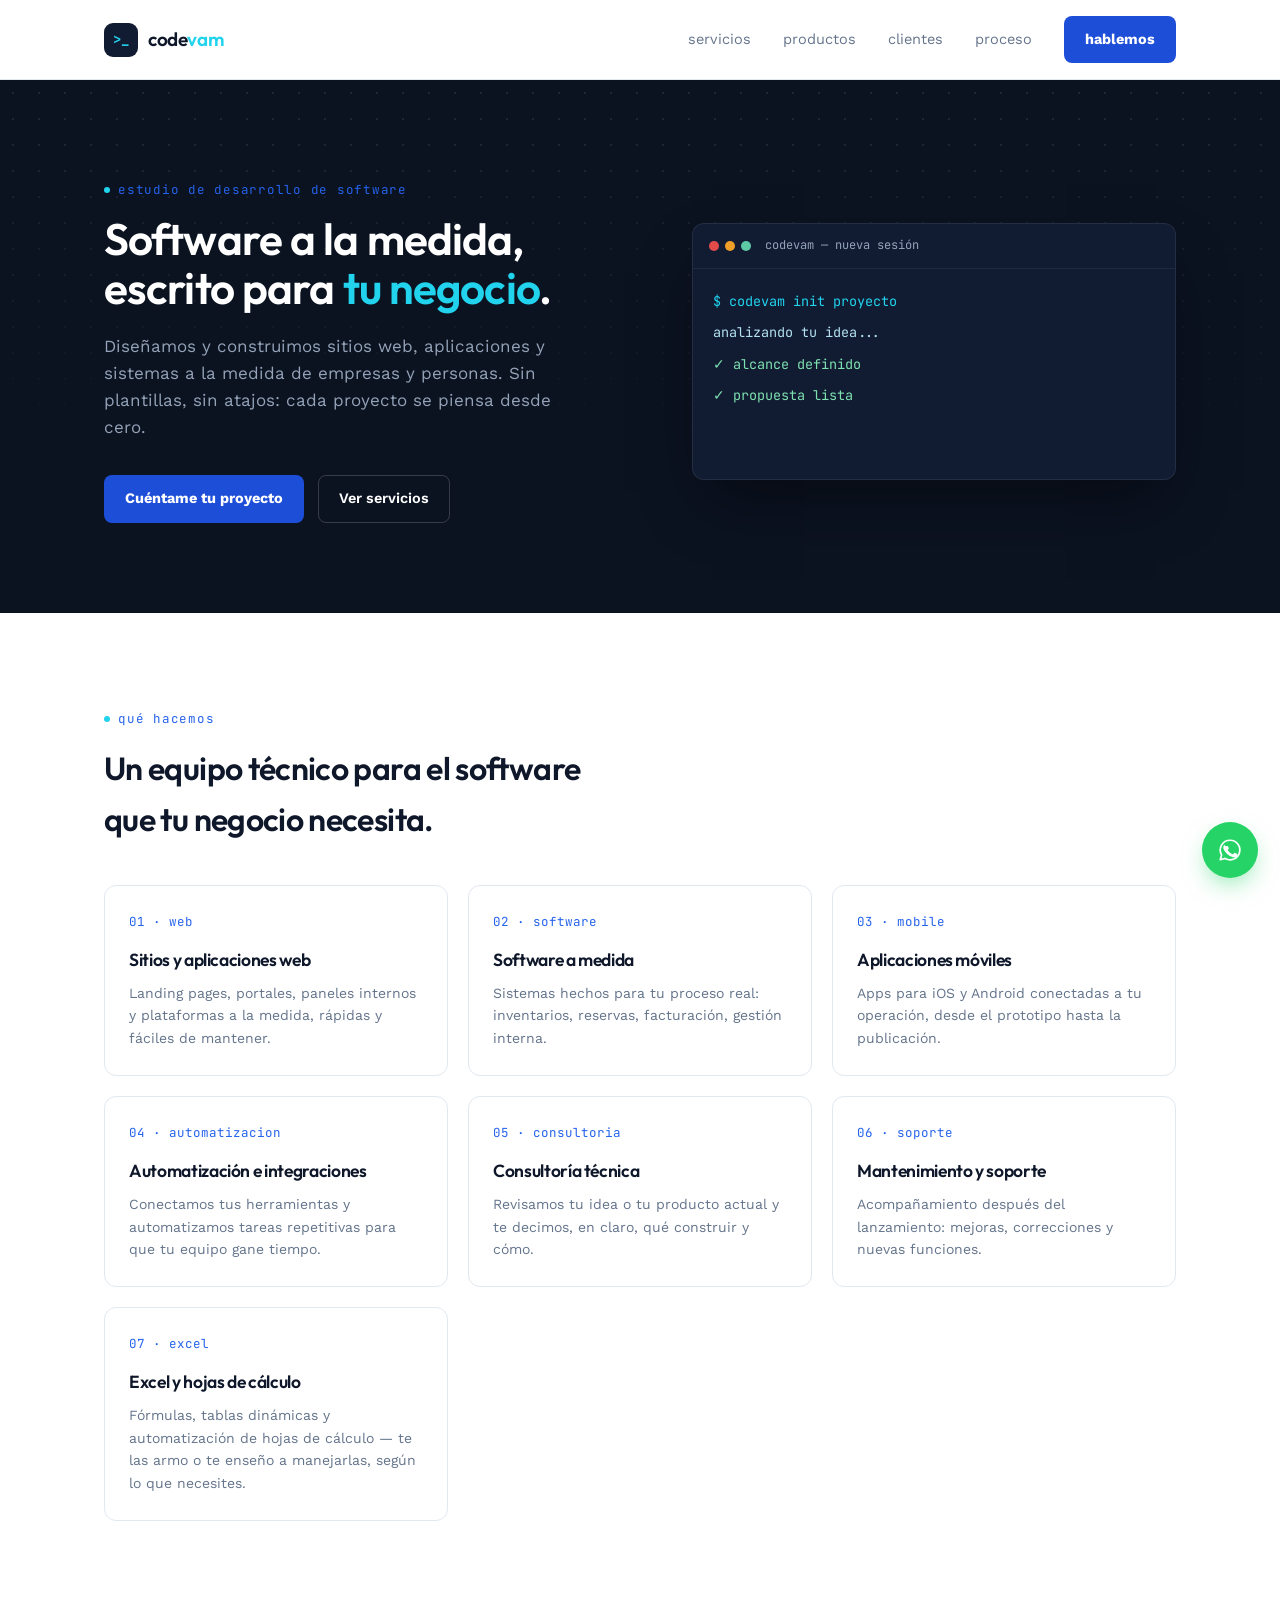
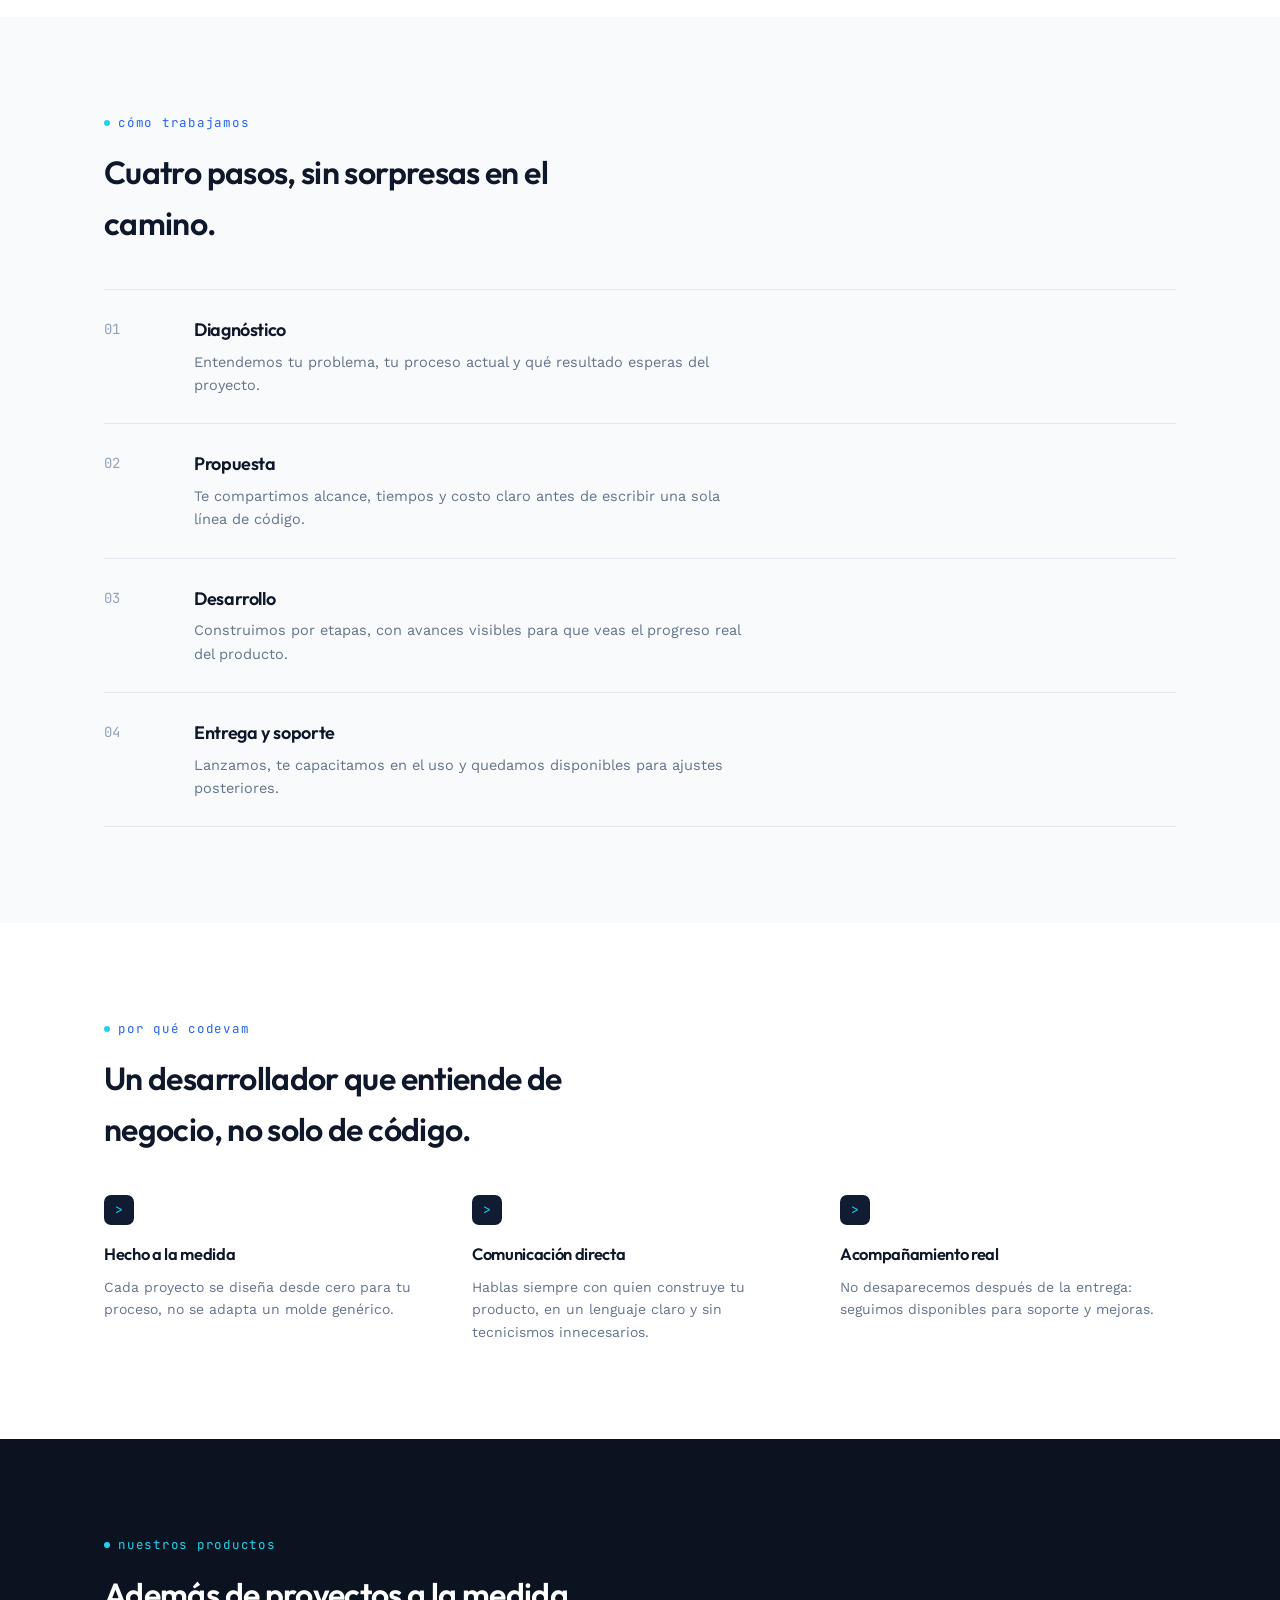
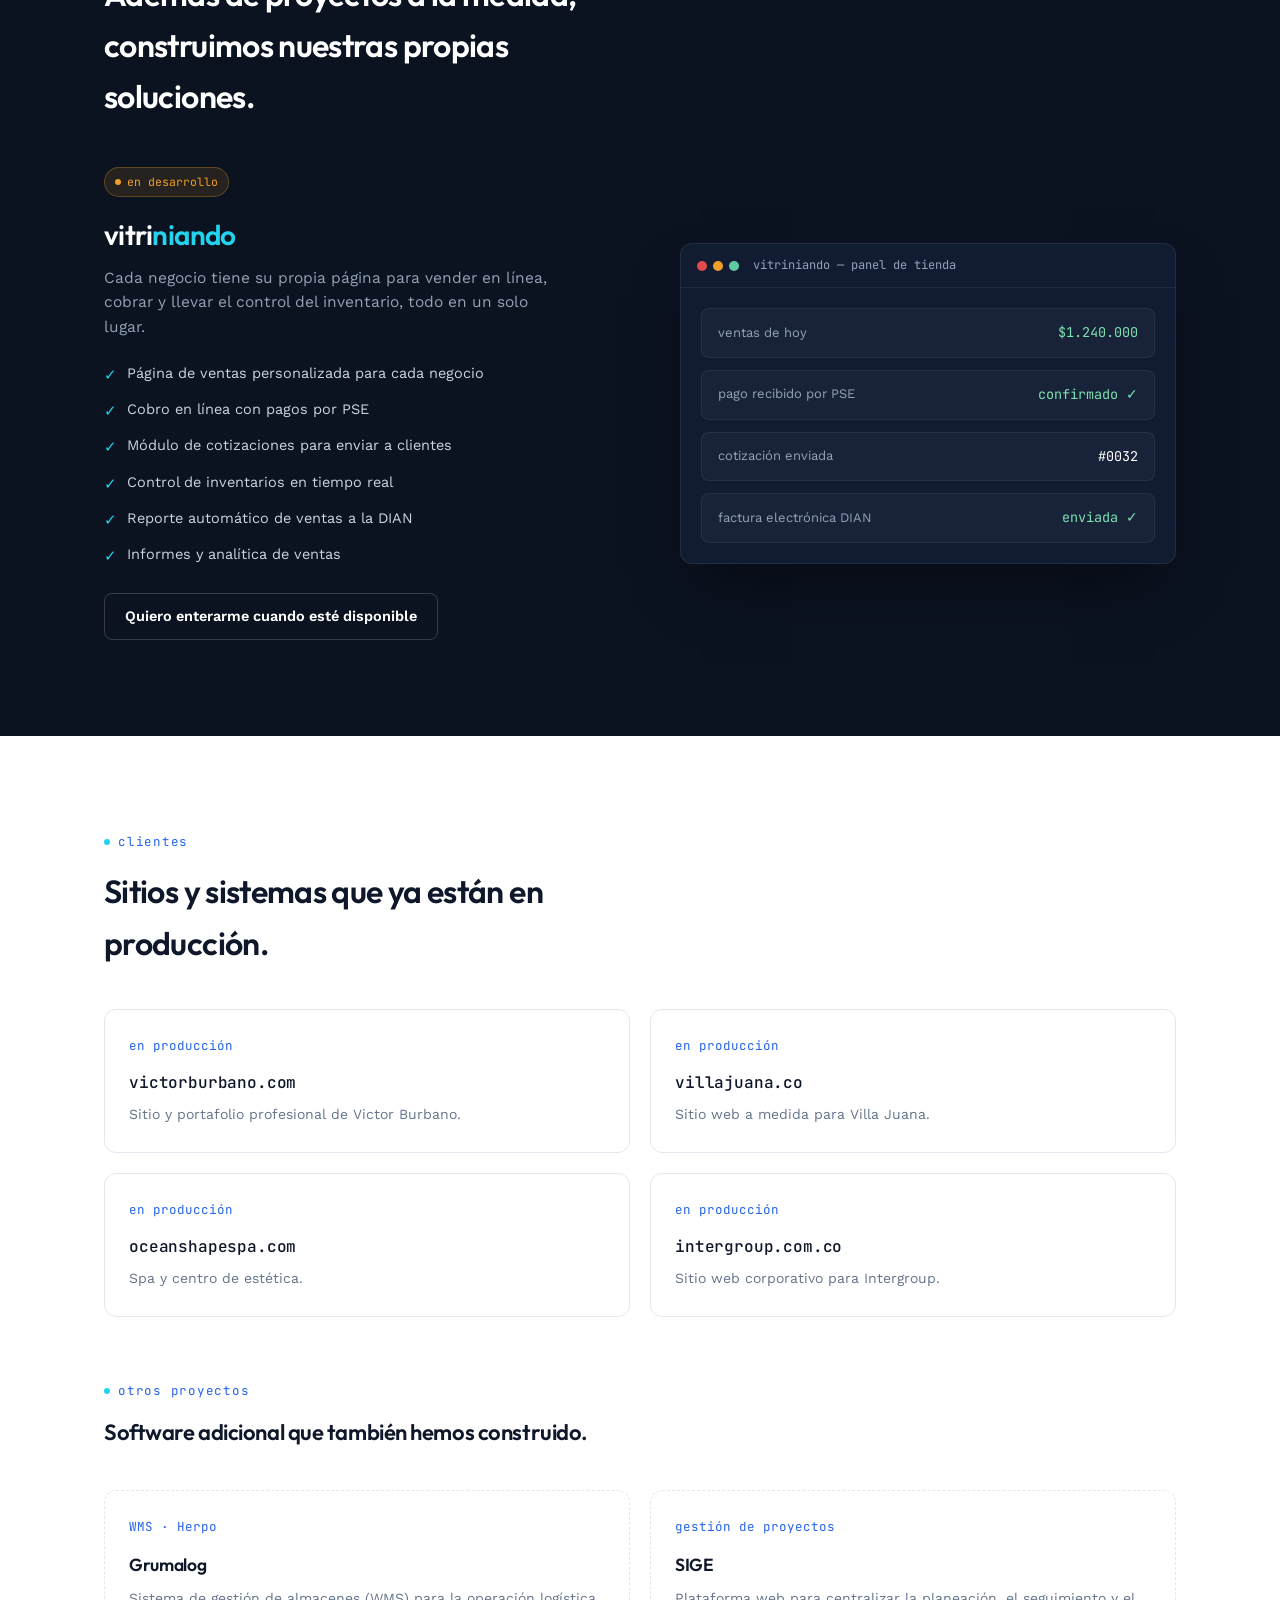
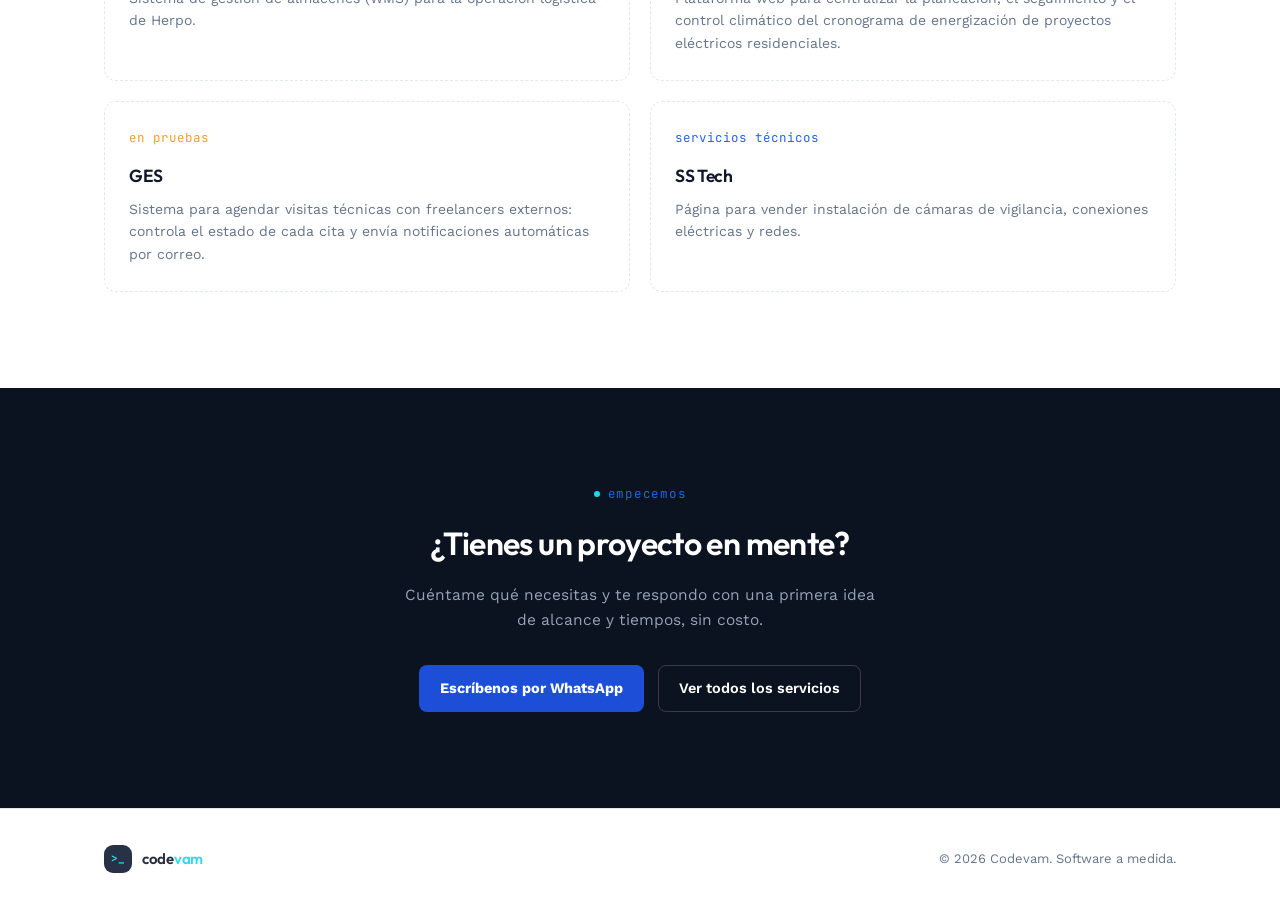
==== commit 55c9685b: "mejoras" ====
--- a/index.html
+++ b/index.html
@@ -133,6 +133,11 @@
         <h3>Mantenimiento y soporte</h3>
         <p>Acompañamiento después del lanzamiento: mejoras, correcciones y nuevas funciones.</p>
       </div>
+      <div class="card">
+        <span class="tag">07 · excel</span>
+        <h3>Excel y hojas de cálculo</h3>
+        <p>Fórmulas, tablas dinámicas y automatización de hojas de cálculo — te las armo o te enseño a manejarlas, según lo que necesites.</p>
+      </div>
     </div>
   </div>
 </section>
@@ -224,11 +229,59 @@
 <section id="clientes">
   <div class="wrap">
     <span class="eyebrow">clientes</span>
-    <h2 style="font-size:32px; max-width:520px;">Estamos construyendo nuestros primeros proyectos.</h2>
-    <div class="clients-box">
-      <h3>Sé uno de los primeros clientes de Codevam</h3>
-      <p>Como estamos arrancando, los primeros proyectos reciben acompañamiento más cercano y condiciones especiales. Cuando trabajemos juntos, tu proyecto puede aparecer aquí.</p>
-      <a href="#contacto" class="btn btn-primary">Quiero ser de los primeros</a>
+    <h2 style="font-size:32px; max-width:560px;">Sitios y sistemas que ya están en producción.</h2>
+    <div class="split-grid">
+      <a href="https://victorburbano.com" target="_blank" rel="noopener" class="card">
+        <span class="tag">en producción</span>
+        <h3 class="domain">victorburbano.com</h3>
+        <!-- TODO: confirmar descripción -->
+        <p>Sitio y portafolio profesional de Victor Burbano.</p>
+      </a>
+      <a href="https://villajuana.co" target="_blank" rel="noopener" class="card">
+        <span class="tag">en producción</span>
+        <h3 class="domain">villajuana.co</h3>
+        <!-- TODO: confirmar descripción -->
+        <p>Sitio web a medida para Villa Juana.</p>
+      </a>
+      <a href="https://oceanshapespa.com" target="_blank" rel="noopener" class="card">
+        <span class="tag">en producción</span>
+        <h3 class="domain">oceanshapespa.com</h3>
+        <!-- TODO: confirmar descripción -->
+        <p>Spa y centro de estética.</p>
+      </a>
+      <a href="https://intergroup.com.co" target="_blank" rel="noopener" class="card">
+        <span class="tag">en producción</span>
+        <h3 class="domain">intergroup.com.co</h3>
+        <!-- TODO: confirmar descripción -->
+        <p>Sitio web corporativo para Intergroup.</p>
+      </a>
+    </div>
+
+    <div class="subgroup">
+      <span class="eyebrow">otros proyectos</span>
+      <h3 style="font-size:22px; max-width:560px;">Software adicional que también hemos construido.</h3>
+      <div class="split-grid">
+        <div class="card is-project">
+          <span class="tag">WMS · Herpo</span>
+          <h3>Grumalog</h3>
+          <p>Sistema de gestión de almacenes (WMS) para la operación logística de Herpo.</p>
+        </div>
+        <div class="card is-project">
+          <span class="tag">gestión de proyectos</span>
+          <h3>SIGE</h3>
+          <p>Plataforma web para centralizar la planeación, el seguimiento y el control climático del cronograma de energización de proyectos eléctricos residenciales.</p>
+        </div>
+        <div class="card is-project">
+          <span class="tag tag-testing">en pruebas</span>
+          <h3>GES</h3>
+          <p>Sistema para agendar visitas técnicas con freelancers externos: controla el estado de cada cita y envía notificaciones automáticas por correo.</p>
+        </div>
+        <div class="card is-project">
+          <span class="tag">servicios técnicos</span>
+          <h3>SS Tech</h3>
+          <p>Página para vender instalación de cámaras de vigilancia, conexiones eléctricas y redes.</p>
+        </div>
+      </div>
     </div>
   </div>
 </section>
--- a/assets/styles.css
+++ b/assets/styles.css
@@ -116,7 +116,7 @@
   @media (max-width:860px){ .services-grid{ grid-template-columns:repeat(2,1fr); } }
   @media (max-width:560px){ .services-grid{ grid-template-columns:1fr; } }
   .card{
-    border:1px solid var(--line); border-radius:12px; padding:26px 24px;
+    display:block; border:1px solid var(--line); border-radius:12px; padding:26px 24px;
     transition:border-color .15s, transform .15s;
   }
   .card:hover{ border-color:var(--gray); transform:translateY(-2px); }
@@ -175,11 +175,13 @@
   .mock-row .value.ok{ color:#7ee1b0; }
 
   /* ---------- clientes ---------- */
-  .clients-box{
-    margin-top:40px; border:1px dashed var(--line); border-radius:14px; padding:48px 32px; text-align:center;
-  }
-  .clients-box h3{ font-size:19px; margin-bottom:10px; }
-  .clients-box p{ font-size:14.5px; color:var(--muted); max-width:480px; margin:0 auto 24px; }
+  .split-grid{ display:grid; grid-template-columns:repeat(2,1fr); gap:20px; margin-top:40px; }
+  @media (max-width:700px){ .split-grid{ grid-template-columns:1fr; } }
+  .card[href]:hover{ border-color:var(--blue); }
+  .card h3.domain{ font-family:var(--font-mono); font-weight:500; font-size:16px; letter-spacing:-0.01em; }
+  .card.is-project{ border-style:dashed; }
+  .tag.tag-testing{ color:#EF9F27; }
+  .subgroup{ margin-top:64px; }
 
   /* ---------- contacto ---------- */
   .contact{ background:var(--slate); color:#fff; text-align:center; }
@@ -201,4 +203,4 @@
     box-shadow:0 10px 24px -6px rgba(37,211,102,0.55);
     transition:transform .15s;
   }
-  .whatsapp-float:hover{ transform:scale(1.06); }+  .whatsapp-float:hover{ transform:scale(1.06); }
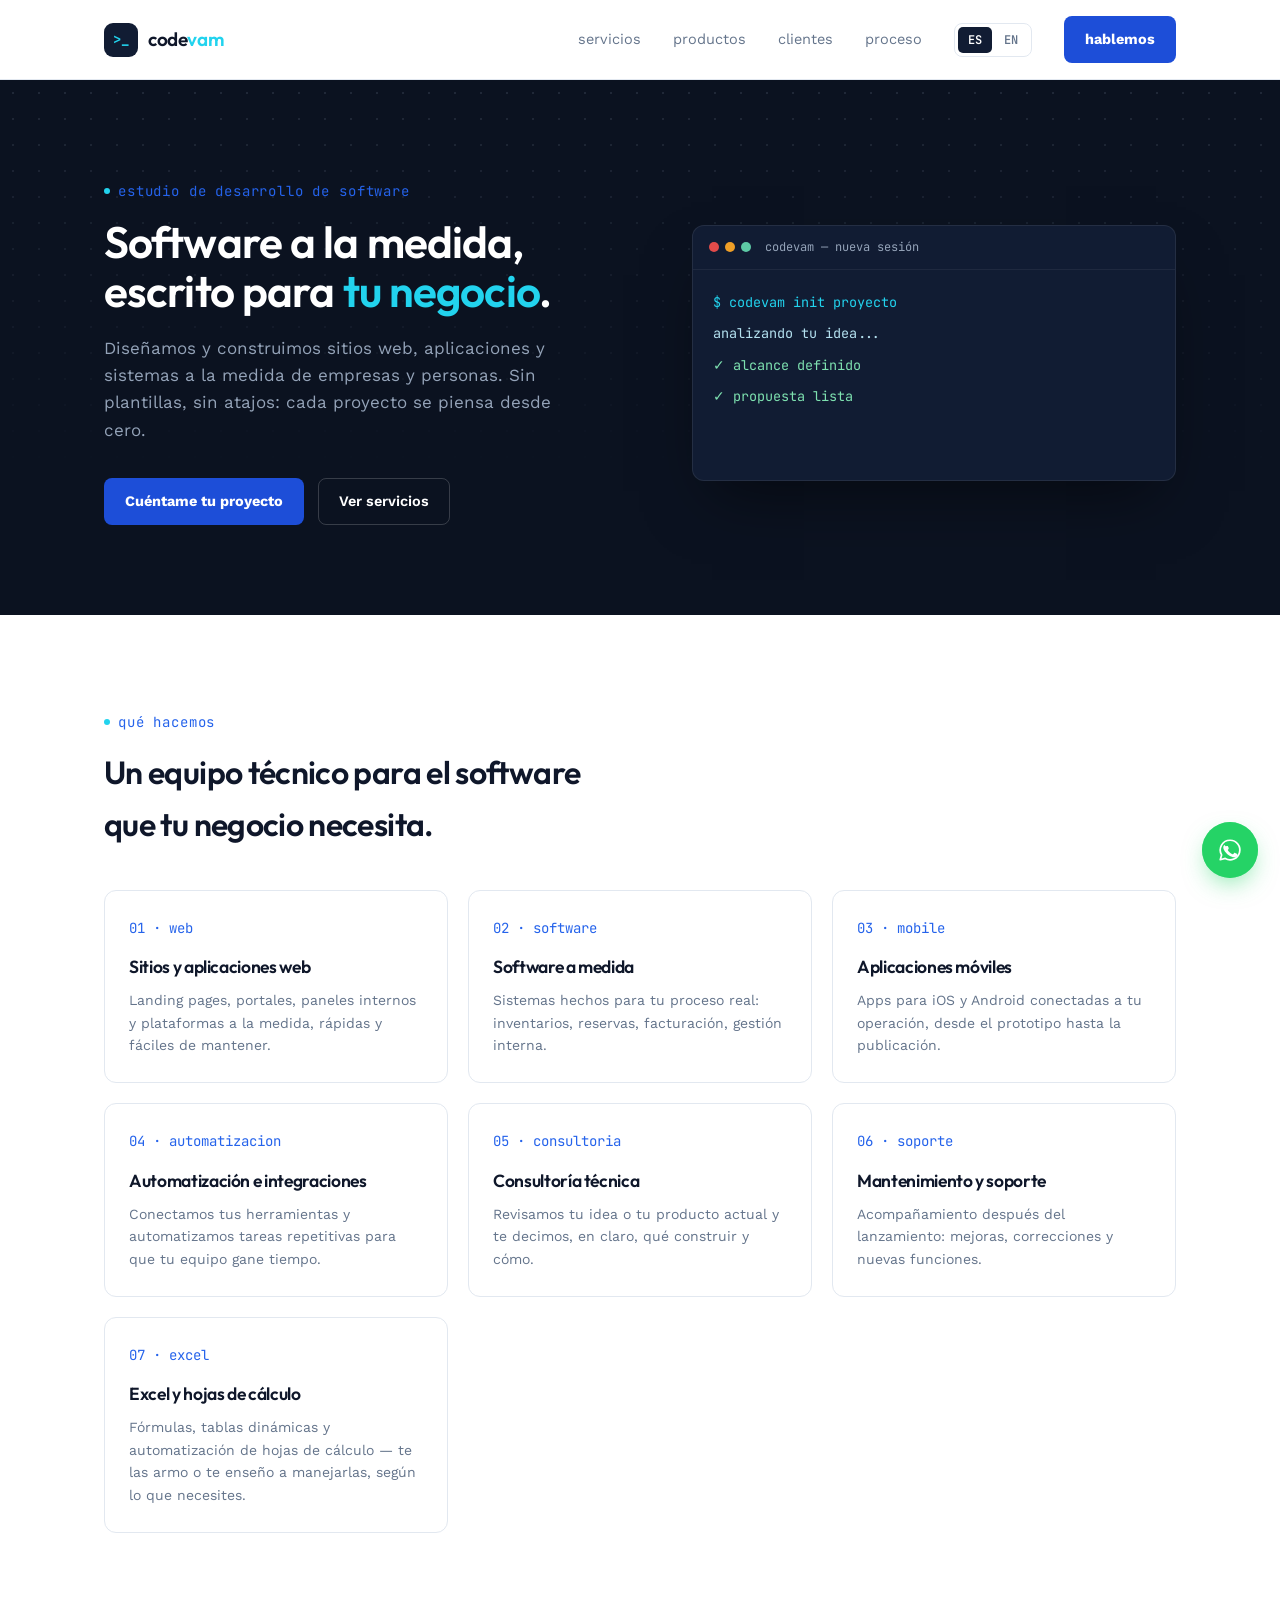
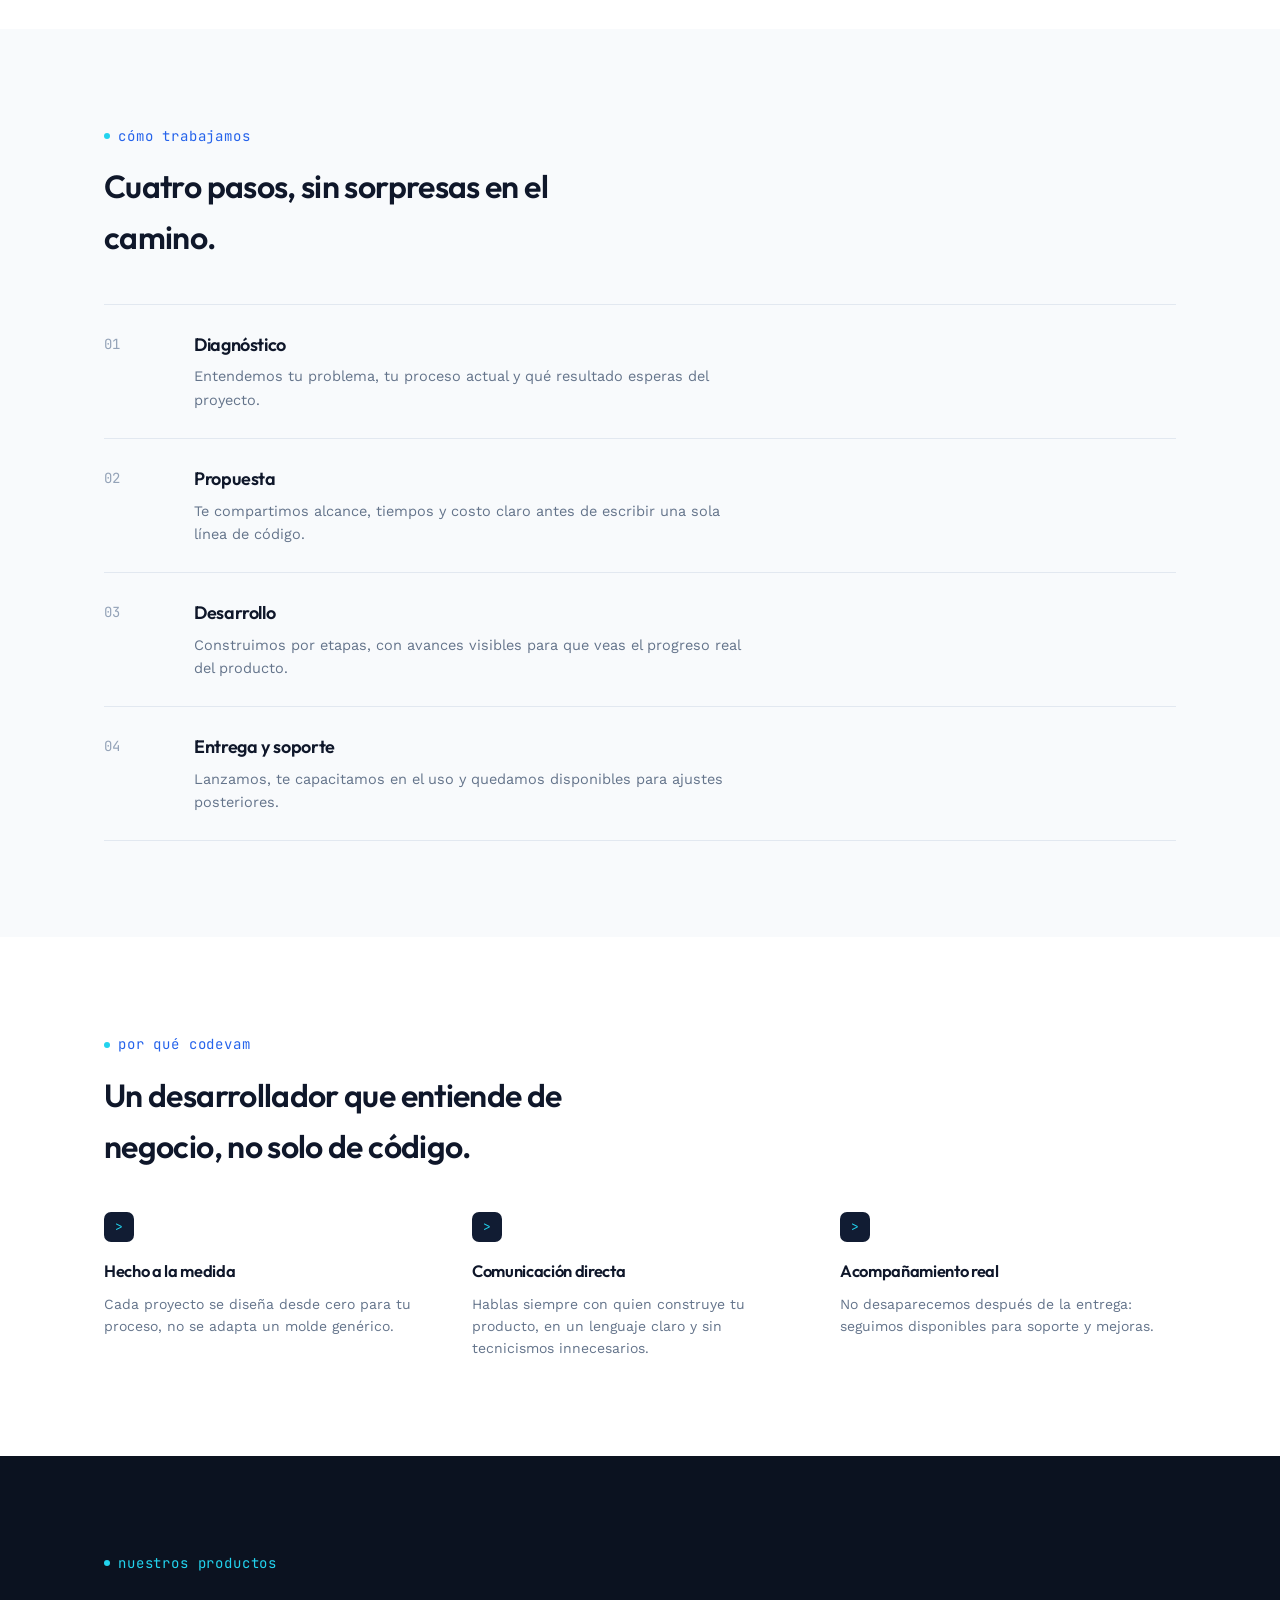
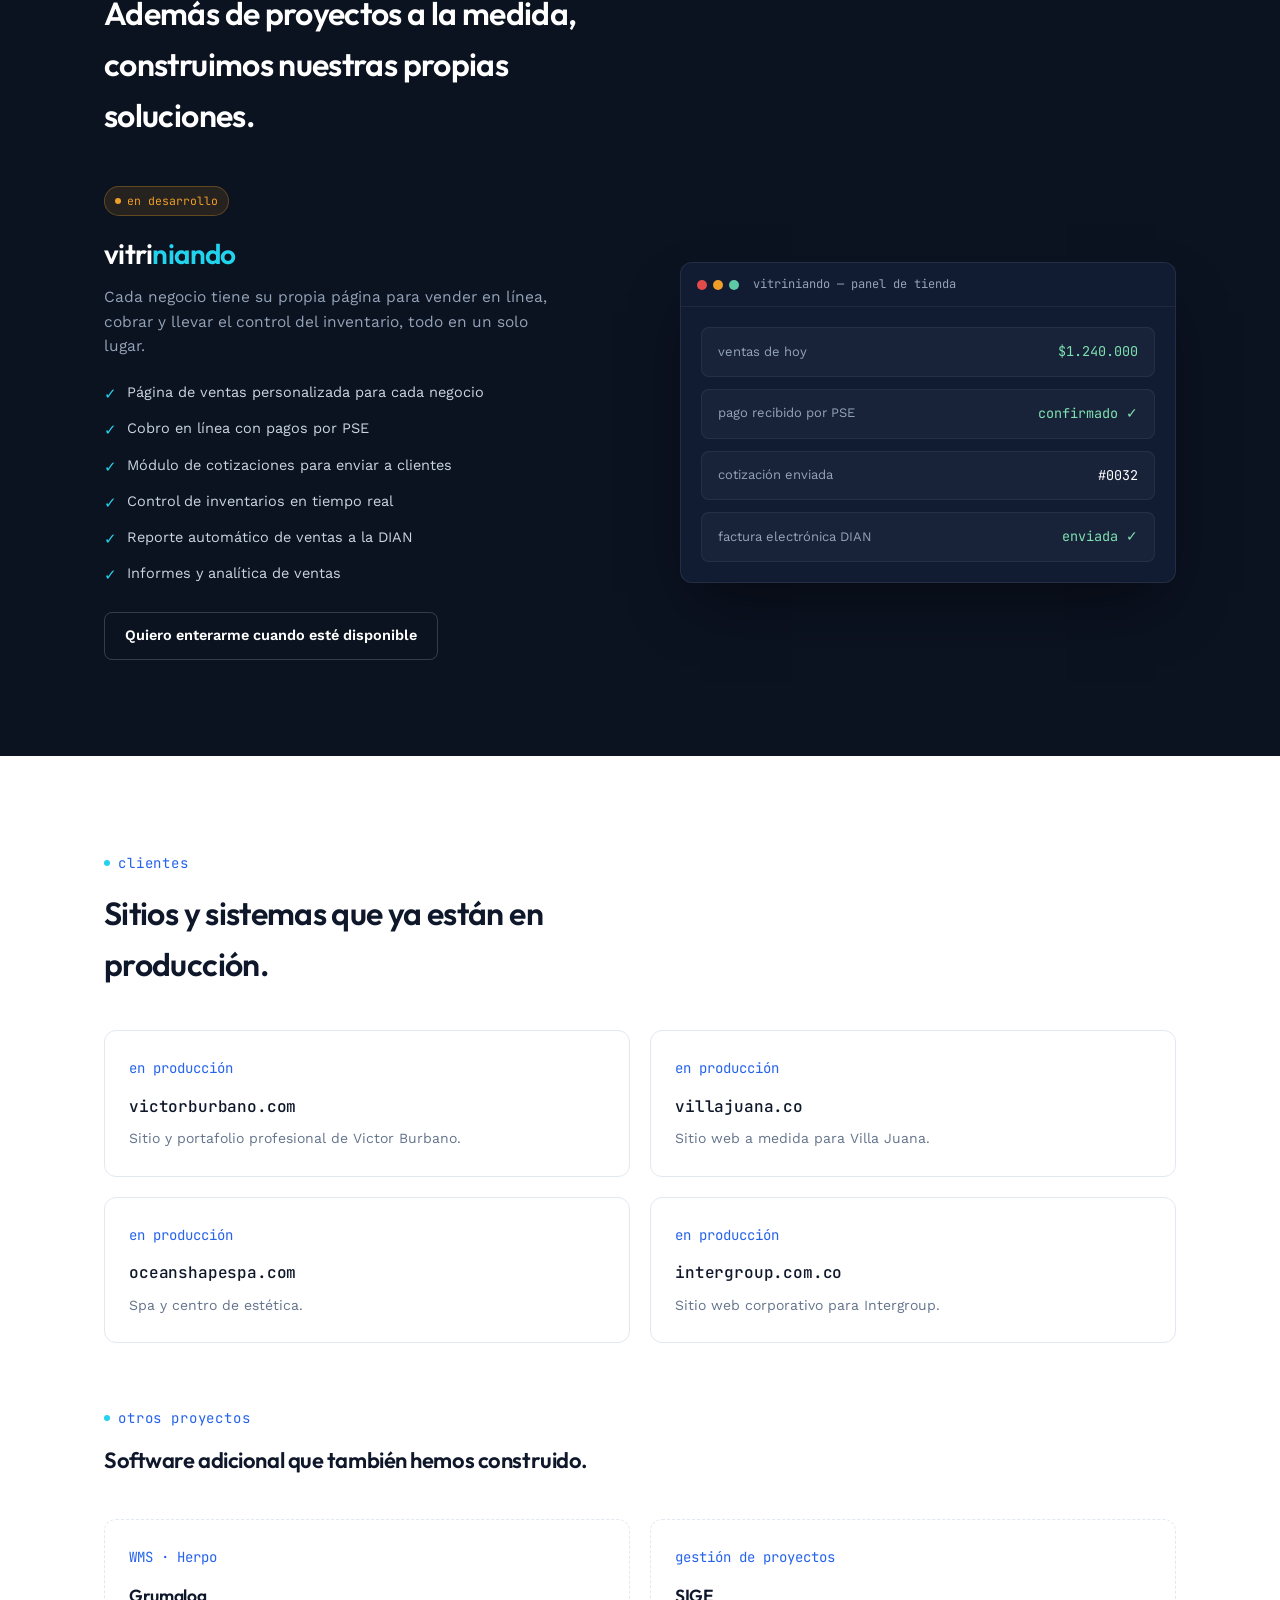
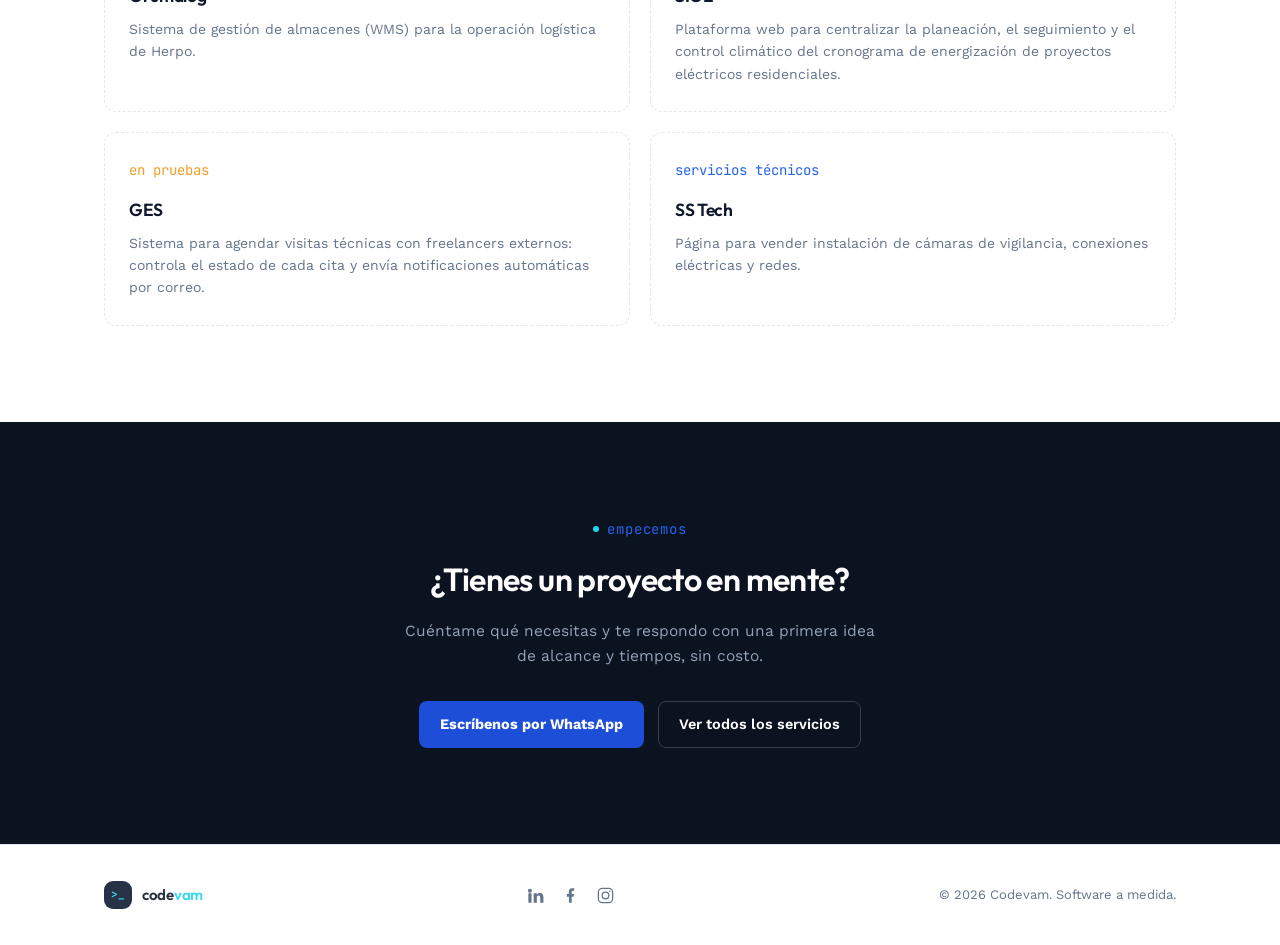
==== commit b8854069: "feat: add i18n support, social links, and UI enhancements - Add i18n module with ES/EN selector in n" ====
--- a/index.html
+++ b/index.html
@@ -68,11 +68,15 @@
       <span class="wordmark">code<em>vam</em></span>
     </div>
     <div class="navlinks">
-      <a href="#servicios">servicios</a>
-      <a href="#productos">productos</a>
-      <a href="#clientes">clientes</a>
-      <a href="#proceso">proceso</a>
-      <a href="#contacto" class="btn btn-primary">hablemos</a>
+      <a href="#servicios" data-i18n="nav_servicios">servicios</a>
+      <a href="#productos" data-i18n="nav_productos">productos</a>
+      <a href="#clientes" data-i18n="nav_clientes">clientes</a>
+      <a href="#proceso" data-i18n="nav_proceso">proceso</a>
+      <div class="lang-toggle" role="group" aria-label="Idioma / Language">
+        <button type="button" class="lang-option is-active" data-lang="es">ES</button>
+        <button type="button" class="lang-option" data-lang="en">EN</button>
+      </div>
+      <a href="#contacto" class="btn btn-primary" data-i18n="nav_hablemos">hablemos</a>
     </div>
   </nav>
 </header>
@@ -80,18 +84,18 @@
 <section class="hero">
   <div class="wrap hero-grid">
     <div>
-      <span class="eyebrow">estudio de desarrollo de software</span>
-      <h1>Software a la medida,<br>escrito para <span class="accent">tu negocio</span>.</h1>
-      <p class="lead">Diseñamos y construimos sitios web, aplicaciones y sistemas a la medida de empresas y personas. Sin plantillas, sin atajos: cada proyecto se piensa desde cero.</p>
+      <span class="eyebrow" data-i18n="hero_eyebrow">estudio de desarrollo de software</span>
+      <h1 data-i18n-html="hero_h1">Software a la medida,<br>escrito para <span class="accent">tu negocio</span>.</h1>
+      <p class="lead" data-i18n="hero_lead">Diseñamos y construimos sitios web, aplicaciones y sistemas a la medida de empresas y personas. Sin plantillas, sin atajos: cada proyecto se piensa desde cero.</p>
       <div class="hero-ctas">
-        <a href="#contacto" class="btn btn-primary">Cuéntame tu proyecto</a>
-        <a href="#servicios" class="btn btn-on-dark">Ver servicios</a>
+        <a href="#contacto" class="btn btn-primary" data-i18n="hero_cta_primary">Cuéntame tu proyecto</a>
+        <a href="#servicios" class="btn btn-on-dark" data-i18n="hero_cta_secondary">Ver servicios</a>
       </div>
     </div>
     <div class="terminal">
       <div class="terminal-bar">
         <span class="dot r"></span><span class="dot y"></span><span class="dot g"></span>
-        <span class="terminal-title">codevam — nueva sesión</span>
+        <span class="terminal-title" data-i18n="terminal_title">codevam — nueva sesión</span>
       </div>
       <div class="terminal-body" id="term"></div>
     </div>
@@ -100,43 +104,43 @@
 
 <section id="servicios">
   <div class="wrap">
-    <span class="eyebrow">qué hacemos</span>
-    <h2 style="font-size:32px; max-width:520px;">Un equipo técnico para el software que tu negocio necesita.</h2>
+    <span class="eyebrow" data-i18n="servicios_eyebrow">qué hacemos</span>
+    <h2 style="font-size:32px; max-width:520px;" data-i18n="servicios_h2">Un equipo técnico para el software que tu negocio necesita.</h2>
     <div class="services-grid">
       <div class="card">
-        <span class="tag">01 · web</span>
-        <h3>Sitios y aplicaciones web</h3>
-        <p>Landing pages, portales, paneles internos y plataformas a la medida, rápidas y fáciles de mantener.</p>
-      </div>
-      <div class="card">
-        <span class="tag">02 · software</span>
-        <h3>Software a medida</h3>
-        <p>Sistemas hechos para tu proceso real: inventarios, reservas, facturación, gestión interna.</p>
-      </div>
-      <div class="card">
-        <span class="tag">03 · mobile</span>
-        <h3>Aplicaciones móviles</h3>
-        <p>Apps para iOS y Android conectadas a tu operación, desde el prototipo hasta la publicación.</p>
-      </div>
-      <div class="card">
-        <span class="tag">04 · automatizacion</span>
-        <h3>Automatización e integraciones</h3>
-        <p>Conectamos tus herramientas y automatizamos tareas repetitivas para que tu equipo gane tiempo.</p>
-      </div>
-      <div class="card">
-        <span class="tag">05 · consultoria</span>
-        <h3>Consultoría técnica</h3>
-        <p>Revisamos tu idea o tu producto actual y te decimos, en claro, qué construir y cómo.</p>
-      </div>
-      <div class="card">
-        <span class="tag">06 · soporte</span>
-        <h3>Mantenimiento y soporte</h3>
-        <p>Acompañamiento después del lanzamiento: mejoras, correcciones y nuevas funciones.</p>
-      </div>
-      <div class="card">
-        <span class="tag">07 · excel</span>
-        <h3>Excel y hojas de cálculo</h3>
-        <p>Fórmulas, tablas dinámicas y automatización de hojas de cálculo — te las armo o te enseño a manejarlas, según lo que necesites.</p>
+        <span class="tag" data-i18n="tag_01">01 · web</span>
+        <h3 data-i18n="card1_h3">Sitios y aplicaciones web</h3>
+        <p data-i18n="card1_p">Landing pages, portales, paneles internos y plataformas a la medida, rápidas y fáciles de mantener.</p>
+      </div>
+      <div class="card">
+        <span class="tag" data-i18n="tag_02">02 · software</span>
+        <h3 data-i18n="card2_h3">Software a medida</h3>
+        <p data-i18n="card2_p">Sistemas hechos para tu proceso real: inventarios, reservas, facturación, gestión interna.</p>
+      </div>
+      <div class="card">
+        <span class="tag" data-i18n="tag_03">03 · mobile</span>
+        <h3 data-i18n="card3_h3">Aplicaciones móviles</h3>
+        <p data-i18n="card3_p">Apps para iOS y Android conectadas a tu operación, desde el prototipo hasta la publicación.</p>
+      </div>
+      <div class="card">
+        <span class="tag" data-i18n="tag_04">04 · automatizacion</span>
+        <h3 data-i18n="card4_h3">Automatización e integraciones</h3>
+        <p data-i18n="card4_p">Conectamos tus herramientas y automatizamos tareas repetitivas para que tu equipo gane tiempo.</p>
+      </div>
+      <div class="card">
+        <span class="tag" data-i18n="tag_05">05 · consultoria</span>
+        <h3 data-i18n="card5_h3">Consultoría técnica</h3>
+        <p data-i18n="card5_p">Revisamos tu idea o tu producto actual y te decimos, en claro, qué construir y cómo.</p>
+      </div>
+      <div class="card">
+        <span class="tag" data-i18n="tag_06">06 · soporte</span>
+        <h3 data-i18n="card6_h3">Mantenimiento y soporte</h3>
+        <p data-i18n="card6_p">Acompañamiento después del lanzamiento: mejoras, correcciones y nuevas funciones.</p>
+      </div>
+      <div class="card">
+        <span class="tag" data-i18n="tag_07">07 · excel</span>
+        <h3 data-i18n="card7_h3">Excel y hojas de cálculo</h3>
+        <p data-i18n="card7_p">Fórmulas, tablas dinámicas y automatización de hojas de cálculo — te las armo o te enseño a manejarlas, según lo que necesites.</p>
       </div>
     </div>
   </div>
@@ -144,24 +148,24 @@
 
 <section id="proceso" class="process">
   <div class="wrap">
-    <span class="eyebrow">cómo trabajamos</span>
-    <h2 style="font-size:32px; max-width:480px;">Cuatro pasos, sin sorpresas en el camino.</h2>
+    <span class="eyebrow" data-i18n="proceso_eyebrow">cómo trabajamos</span>
+    <h2 style="font-size:32px; max-width:480px;" data-i18n="proceso_h2">Cuatro pasos, sin sorpresas en el camino.</h2>
     <div class="process-list">
       <div class="process-item">
         <span class="process-num">01</span>
-        <div><h3>Diagnóstico</h3><p>Entendemos tu problema, tu proceso actual y qué resultado esperas del proyecto.</p></div>
+        <div><h3 data-i18n="proc1_h3">Diagnóstico</h3><p data-i18n="proc1_p">Entendemos tu problema, tu proceso actual y qué resultado esperas del proyecto.</p></div>
       </div>
       <div class="process-item">
         <span class="process-num">02</span>
-        <div><h3>Propuesta</h3><p>Te compartimos alcance, tiempos y costo claro antes de escribir una sola línea de código.</p></div>
+        <div><h3 data-i18n="proc2_h3">Propuesta</h3><p data-i18n="proc2_p">Te compartimos alcance, tiempos y costo claro antes de escribir una sola línea de código.</p></div>
       </div>
       <div class="process-item">
         <span class="process-num">03</span>
-        <div><h3>Desarrollo</h3><p>Construimos por etapas, con avances visibles para que veas el progreso real del producto.</p></div>
+        <div><h3 data-i18n="proc3_h3">Desarrollo</h3><p data-i18n="proc3_p">Construimos por etapas, con avances visibles para que veas el progreso real del producto.</p></div>
       </div>
       <div class="process-item">
         <span class="process-num">04</span>
-        <div><h3>Entrega y soporte</h3><p>Lanzamos, te capacitamos en el uso y quedamos disponibles para ajustes posteriores.</p></div>
+        <div><h3 data-i18n="proc4_h3">Entrega y soporte</h3><p data-i18n="proc4_p">Lanzamos, te capacitamos en el uso y quedamos disponibles para ajustes posteriores.</p></div>
       </div>
     </div>
   </div>
@@ -169,23 +173,23 @@
 
 <section>
   <div class="wrap">
-    <span class="eyebrow">por qué codevam</span>
-    <h2 style="font-size:32px; max-width:520px;">Un desarrollador que entiende de negocio, no solo de código.</h2>
+    <span class="eyebrow" data-i18n="why_eyebrow">por qué codevam</span>
+    <h2 style="font-size:32px; max-width:520px;" data-i18n="why_h2">Un desarrollador que entiende de negocio, no solo de código.</h2>
     <div class="why-grid">
       <div>
         <div class="num">&#62;</div>
-        <h3>Hecho a la medida</h3>
-        <p>Cada proyecto se diseña desde cero para tu proceso, no se adapta un molde genérico.</p>
+        <h3 data-i18n="why1_h3">Hecho a la medida</h3>
+        <p data-i18n="why1_p">Cada proyecto se diseña desde cero para tu proceso, no se adapta un molde genérico.</p>
       </div>
       <div>
         <div class="num">&#62;</div>
-        <h3>Comunicación directa</h3>
-        <p>Hablas siempre con quien construye tu producto, en un lenguaje claro y sin tecnicismos innecesarios.</p>
+        <h3 data-i18n="why2_h3">Comunicación directa</h3>
+        <p data-i18n="why2_p">Hablas siempre con quien construye tu producto, en un lenguaje claro y sin tecnicismos innecesarios.</p>
       </div>
       <div>
         <div class="num">&#62;</div>
-        <h3>Acompañamiento real</h3>
-        <p>No desaparecemos después de la entrega: seguimos disponibles para soporte y mejoras.</p>
+        <h3 data-i18n="why3_h3">Acompañamiento real</h3>
+        <p data-i18n="why3_p">No desaparecemos después de la entrega: seguimos disponibles para soporte y mejoras.</p>
       </div>
     </div>
   </div>
@@ -193,33 +197,33 @@
 
 <section id="productos" class="products">
   <div class="wrap">
-    <span class="eyebrow" style="color:var(--cyan);">nuestros productos</span>
-    <h2 style="font-size:32px; max-width:520px;">Además de proyectos a la medida, construimos nuestras propias soluciones.</h2>
+    <span class="eyebrow" style="color:var(--cyan);" data-i18n="productos_eyebrow">nuestros productos</span>
+    <h2 style="font-size:32px; max-width:520px;" data-i18n="productos_h2">Además de proyectos a la medida, construimos nuestras propias soluciones.</h2>
     <div class="product-grid">
       <div>
-        <span class="badge">en desarrollo</span>
+        <span class="badge" data-i18n="badge_dev">en desarrollo</span>
         <h3 class="product-name">vitri<em>niando</em></h3>
-        <p class="product-tagline">Cada negocio tiene su propia página para vender en línea, cobrar y llevar el control del inventario, todo en un solo lugar.</p>
+        <p class="product-tagline" data-i18n="product_tagline">Cada negocio tiene su propia página para vender en línea, cobrar y llevar el control del inventario, todo en un solo lugar.</p>
         <ul class="feature-list">
-          <li>Página de ventas personalizada para cada negocio</li>
-          <li>Cobro en línea con pagos por PSE</li>
-          <li>Módulo de cotizaciones para enviar a clientes</li>
-          <li>Control de inventarios en tiempo real</li>
-          <li>Reporte automático de ventas a la DIAN</li>
-          <li>Informes y analítica de ventas</li>
+          <li data-i18n="feat1">Página de ventas personalizada para cada negocio</li>
+          <li data-i18n="feat2">Cobro en línea con pagos por PSE</li>
+          <li data-i18n="feat3">Módulo de cotizaciones para enviar a clientes</li>
+          <li data-i18n="feat4">Control de inventarios en tiempo real</li>
+          <li data-i18n="feat5">Reporte automático de ventas a la DIAN</li>
+          <li data-i18n="feat6">Informes y analítica de ventas</li>
         </ul>
-        <a href="#contacto" class="btn btn-on-dark">Quiero enterarme cuando esté disponible</a>
+        <a href="#contacto" class="btn btn-on-dark" data-i18n="product_cta">Quiero enterarme cuando esté disponible</a>
       </div>
       <div class="product-mock">
         <div class="product-mock-bar">
           <span class="dot r"></span><span class="dot y"></span><span class="dot g"></span>
-          <span class="product-mock-title">vitriniando — panel de tienda</span>
+          <span class="product-mock-title" data-i18n="mock_title">vitriniando — panel de tienda</span>
         </div>
         <div class="product-mock-body">
-          <div class="mock-row"><span class="label">ventas de hoy</span><span class="value ok">$1.240.000</span></div>
-          <div class="mock-row"><span class="label">pago recibido por PSE</span><span class="value ok">confirmado ✓</span></div>
-          <div class="mock-row"><span class="label">cotización enviada</span><span class="value">#0032</span></div>
-          <div class="mock-row"><span class="label">factura electrónica DIAN</span><span class="value ok">enviada ✓</span></div>
+          <div class="mock-row"><span class="label" data-i18n="mock_label1">ventas de hoy</span><span class="value ok" data-i18n="mock_value1">$1.240.000</span></div>
+          <div class="mock-row"><span class="label" data-i18n="mock_label2">pago recibido por PSE</span><span class="value ok" data-i18n="mock_value2">confirmado ✓</span></div>
+          <div class="mock-row"><span class="label" data-i18n="mock_label3">cotización enviada</span><span class="value">#0032</span></div>
+          <div class="mock-row"><span class="label" data-i18n="mock_label4">factura electrónica DIAN</span><span class="value ok" data-i18n="mock_value4">enviada ✓</span></div>
         </div>
       </div>
     </div>
@@ -228,58 +232,58 @@
 
 <section id="clientes">
   <div class="wrap">
-    <span class="eyebrow">clientes</span>
-    <h2 style="font-size:32px; max-width:560px;">Sitios y sistemas que ya están en producción.</h2>
+    <span class="eyebrow" data-i18n="clientes_eyebrow">clientes</span>
+    <h2 style="font-size:32px; max-width:560px;" data-i18n="clientes_h2">Sitios y sistemas que ya están en producción.</h2>
     <div class="split-grid">
       <a href="https://victorburbano.com" target="_blank" rel="noopener" class="card">
-        <span class="tag">en producción</span>
+        <span class="tag" data-i18n="tag_prod">en producción</span>
         <h3 class="domain">victorburbano.com</h3>
         <!-- TODO: confirmar descripción -->
-        <p>Sitio y portafolio profesional de Victor Burbano.</p>
+        <p data-i18n="client1_p">Sitio y portafolio profesional de Victor Burbano.</p>
       </a>
       <a href="https://villajuana.co" target="_blank" rel="noopener" class="card">
-        <span class="tag">en producción</span>
+        <span class="tag" data-i18n="tag_prod">en producción</span>
         <h3 class="domain">villajuana.co</h3>
         <!-- TODO: confirmar descripción -->
-        <p>Sitio web a medida para Villa Juana.</p>
+        <p data-i18n="client2_p">Sitio web a medida para Villa Juana.</p>
       </a>
       <a href="https://oceanshapespa.com" target="_blank" rel="noopener" class="card">
-        <span class="tag">en producción</span>
+        <span class="tag" data-i18n="tag_prod">en producción</span>
         <h3 class="domain">oceanshapespa.com</h3>
         <!-- TODO: confirmar descripción -->
-        <p>Spa y centro de estética.</p>
+        <p data-i18n="client3_p">Spa y centro de estética.</p>
       </a>
       <a href="https://intergroup.com.co" target="_blank" rel="noopener" class="card">
-        <span class="tag">en producción</span>
+        <span class="tag" data-i18n="tag_prod">en producción</span>
         <h3 class="domain">intergroup.com.co</h3>
         <!-- TODO: confirmar descripción -->
-        <p>Sitio web corporativo para Intergroup.</p>
+        <p data-i18n="client4_p">Sitio web corporativo para Intergroup.</p>
       </a>
     </div>
 
     <div class="subgroup">
-      <span class="eyebrow">otros proyectos</span>
-      <h3 style="font-size:22px; max-width:560px;">Software adicional que también hemos construido.</h3>
+      <span class="eyebrow" data-i18n="otros_eyebrow">otros proyectos</span>
+      <h3 style="font-size:22px; max-width:560px;" data-i18n="otros_h3">Software adicional que también hemos construido.</h3>
       <div class="split-grid">
         <div class="card is-project">
           <span class="tag">WMS · Herpo</span>
           <h3>Grumalog</h3>
-          <p>Sistema de gestión de almacenes (WMS) para la operación logística de Herpo.</p>
+          <p data-i18n="proj1_p">Sistema de gestión de almacenes (WMS) para la operación logística de Herpo.</p>
         </div>
         <div class="card is-project">
-          <span class="tag">gestión de proyectos</span>
+          <span class="tag" data-i18n="ptag2">gestión de proyectos</span>
           <h3>SIGE</h3>
-          <p>Plataforma web para centralizar la planeación, el seguimiento y el control climático del cronograma de energización de proyectos eléctricos residenciales.</p>
+          <p data-i18n="proj2_p">Plataforma web para centralizar la planeación, el seguimiento y el control climático del cronograma de energización de proyectos eléctricos residenciales.</p>
         </div>
         <div class="card is-project">
-          <span class="tag tag-testing">en pruebas</span>
+          <span class="tag tag-testing" data-i18n="ptag3">en pruebas</span>
           <h3>GES</h3>
-          <p>Sistema para agendar visitas técnicas con freelancers externos: controla el estado de cada cita y envía notificaciones automáticas por correo.</p>
+          <p data-i18n="proj3_p">Sistema para agendar visitas técnicas con freelancers externos: controla el estado de cada cita y envía notificaciones automáticas por correo.</p>
         </div>
         <div class="card is-project">
-          <span class="tag">servicios técnicos</span>
+          <span class="tag" data-i18n="ptag4">servicios técnicos</span>
           <h3>SS Tech</h3>
-          <p>Página para vender instalación de cámaras de vigilancia, conexiones eléctricas y redes.</p>
+          <p data-i18n="proj4_p">Página para vender instalación de cámaras de vigilancia, conexiones eléctricas y redes.</p>
         </div>
       </div>
     </div>
@@ -288,12 +292,12 @@
 
 <section id="contacto" class="contact">
   <div class="wrap">
-    <span class="eyebrow" style="justify-content:center;">empecemos</span>
-    <h2>¿Tienes un proyecto en mente?</h2>
-    <p>Cuéntame qué necesitas y te respondo con una primera idea de alcance y tiempos, sin costo.</p>
+    <span class="eyebrow" style="justify-content:center;" data-i18n="contacto_eyebrow">empecemos</span>
+    <h2 data-i18n="contacto_h2">¿Tienes un proyecto en mente?</h2>
+    <p data-i18n="contacto_p">Cuéntame qué necesitas y te respondo con una primera idea de alcance y tiempos, sin costo.</p>
     <div class="contact-actions">
-      <a href="https://wa.me/573156793777?text=Hola%2C%20quiero%20contarte%20sobre%20mi%20proyecto" class="btn btn-primary" target="_blank" rel="noopener">Escríbenos por WhatsApp</a>
-      <a href="#servicios" class="btn btn-on-dark">Ver todos los servicios</a>
+      <a href="https://wa.me/573156793777?text=Hola%2C%20quiero%20contarte%20sobre%20mi%20proyecto" class="btn btn-primary wa-link" target="_blank" rel="noopener" data-i18n="wa_cta">Escríbenos por WhatsApp</a>
+      <a href="#servicios" class="btn btn-on-dark" data-i18n="contacto_cta_secondary">Ver todos los servicios</a>
     </div>
   </div>
 </section>
@@ -304,17 +308,29 @@
       <div class="mark" style="width:28px; height:28px;"><span style="font-size:11px;">&gt;_</span></div>
       <span class="wordmark" style="font-size:15px;">code<em>vam</em></span>
     </div>
-    <p>&copy; 2026 Codevam. Software a medida.</p>
+    <div class="social-links">
+      <a href="https://www.linkedin.com/company/codevamsoftware/" target="_blank" rel="noopener" aria-label="LinkedIn">
+        <svg viewBox="0 0 24 24" width="19" height="19" fill="currentColor"><path d="M4.98 3.5a2.5 2.5 0 1 1 0 5 2.5 2.5 0 0 1 0-5zM3 9h4v12H3V9zm7 0h3.6v1.7h.05c.5-.95 1.75-1.95 3.6-1.95 3.85 0 4.75 2.5 4.75 5.75V21h-4v-5.85c0-1.4-.03-3.2-2-3.2-2 0-2.3 1.55-2.3 3.1V21h-4V9z"/></svg>
+      </a>
+      <a href="https://www.facebook.com/profile.php?id=61594465042102" target="_blank" rel="noopener" aria-label="Facebook">
+        <svg viewBox="0 0 24 24" width="19" height="19" fill="currentColor"><path d="M13.5 21v-7.5H16l.5-3.5h-3V7.8c0-1 .3-1.8 1.8-1.8H16.6V2.8C16.3 2.8 15.3 2.7 14.1 2.7c-2.5 0-4.2 1.5-4.2 4.3V10H7.4v3.5H10V21h3.5z"/></svg>
+      </a>
+      <a href="https://www.instagram.com/codevam_/?hl=es-la" target="_blank" rel="noopener" aria-label="Instagram">
+        <svg viewBox="0 0 24 24" width="19" height="19" fill="none" stroke="currentColor" stroke-width="1.6"><rect x="3" y="3" width="18" height="18" rx="5"/><circle cx="12" cy="12" r="4.2"/><circle cx="17.4" cy="6.6" r="1" fill="currentColor" stroke="none"/></svg>
+      </a>
+    </div>
+    <p>&copy; 2026 Codevam. <span data-i18n="footer_tagline">Software a medida.</span></p>
   </div>
 </footer>
 
-<a href="https://wa.me/573156793777?text=Hola%2C%20quiero%20contarte%20sobre%20mi%20proyecto" class="whatsapp-float" target="_blank" rel="noopener" aria-label="Escríbenos por WhatsApp">
+<a href="https://wa.me/573156793777?text=Hola%2C%20quiero%20contarte%20sobre%20mi%20proyecto" class="whatsapp-float wa-link" target="_blank" rel="noopener" aria-label="Escríbenos por WhatsApp">
   <svg viewBox="0 0 24 24" width="26" height="26" fill="none" xmlns="http://www.w3.org/2000/svg">
     <path d="M12 3a9 9 0 0 0-7.75 13.55L3 21l4.6-1.2A9 9 0 1 0 12 3Z" stroke="#fff" stroke-width="1.6" stroke-linejoin="round"/>
     <path d="M8.3 8.7c.2-.5.5-.5.7-.5h.5c.2 0 .4 0 .6.4.2.5.7 1.6.7 1.7.1.1.1.3 0 .4-.1.2-.1.3-.3.5-.1.2-.3.3-.4.5-.1.1-.3.3-.1.6.2.3.8 1.3 1.8 2.1 1.2 1 2.1 1.4 2.5 1.5.3.1.5.1.6-.1.2-.2.7-.8.9-1.1.2-.2.4-.2.6-.1.2.1 1.5.7 1.8.8.3.1.5.2.5.3.1.2.1.9-.2 1.6-.3.7-1.6 1.4-2.2 1.4-.6.1-1.2.1-3.9-1-3.2-1.4-5.2-4.6-5.4-4.8-.1-.2-1.2-1.6-1.2-3.1 0-1.4.8-2.1 1-2.4Z" fill="#fff"/>
   </svg>
 </a>
 
+<script src="assets/i18n.js"></script>
 <script src="assets/script.js"></script>
 
 </body>
--- a/assets/styles.css
+++ b/assets/styles.css
@@ -39,7 +39,7 @@
   section{ padding:96px 0; }
   h1,h2,h3{ font-family:var(--font-head); font-weight:600; letter-spacing:-0.02em; }
   .eyebrow{
-    font-family:var(--font-mono); font-size:12.5px; letter-spacing:0.06em;
+    font-family:var(--font-mono); font-size:14px; letter-spacing:0.06em;
     color: var(--blue); text-transform:lowercase; display:flex; align-items:center; gap:8px;
     margin-bottom:14px;
   }
@@ -63,6 +63,15 @@
   .navlinks{ display:flex; align-items:center; gap:32px; }
   .navlinks a:not(.btn){ font-size:14.5px; color:var(--muted); transition:color .15s; }
   .navlinks a:not(.btn):hover{ color:var(--ink); }
+  .lang-toggle{ display:flex; align-items:center; gap:2px; padding:3px; border-radius:8px; border:1px solid var(--line); }
+  .lang-toggle .lang-option{
+    font-family:var(--font-mono); font-size:12px; font-weight:600; color:var(--muted);
+    background:transparent; border:none; padding:5px 10px; border-radius:5px; cursor:pointer;
+    transition:background .15s, color .15s;
+  }
+  .lang-toggle .lang-option:hover{ color:var(--ink); }
+  .lang-toggle .lang-option.is-active{ background:var(--slate-2); color:#fff; }
+  .lang-toggle .lang-option.is-active:hover{ color:#fff; }
   .btn{
     font-family:var(--font-body); font-weight:600; font-size:14.5px;
     padding:11px 20px; border-radius:8px; display:inline-flex; align-items:center; gap:8px;
@@ -120,7 +129,7 @@
     transition:border-color .15s, transform .15s;
   }
   .card:hover{ border-color:var(--gray); transform:translateY(-2px); }
-  .card .tag{ font-family:var(--font-mono); font-size:12.5px; color:var(--blue); display:block; margin-bottom:14px; }
+  .card .tag{ font-family:var(--font-mono); font-size:14px; color:var(--blue); display:block; margin-bottom:14px; }
   .card h3{ font-size:17.5px; margin-bottom:8px; }
   .card p{ font-size:14px; color:var(--muted); }
 
@@ -194,6 +203,9 @@
   .foot-row{ display:flex; align-items:center; justify-content:space-between; flex-wrap:wrap; gap:16px; }
   .foot-row .brand{ opacity:0.9; }
   footer p{ font-size:13px; color:var(--muted); }
+  .social-links{ display:flex; align-items:center; gap:16px; }
+  .social-links a{ color:var(--muted); display:flex; transition:color .15s, transform .15s; }
+  .social-links a:hover{ color:var(--blue); transform:translateY(-1px); }
 
   /* ---------- whatsapp flotante ---------- */
   .whatsapp-float{
@@ -203,4 +215,14 @@
     box-shadow:0 10px 24px -6px rgba(37,211,102,0.55);
     transition:transform .15s;
   }
+  .whatsapp-float::before{
+    content:""; position:absolute; inset:0; z-index:-1;
+    border-radius:50%; background:#25D366; opacity:0.55;
+    animation:wa-pulse 2.2s ease-out infinite;
+  }
   .whatsapp-float:hover{ transform:scale(1.06); }
+  @keyframes wa-pulse{
+    0%{ transform:scale(1); opacity:0.55; }
+    100%{ transform:scale(1.9); opacity:0; }
+  }
+  @media (prefers-reduced-motion: reduce){ .whatsapp-float::before{ animation:none; opacity:0; } }
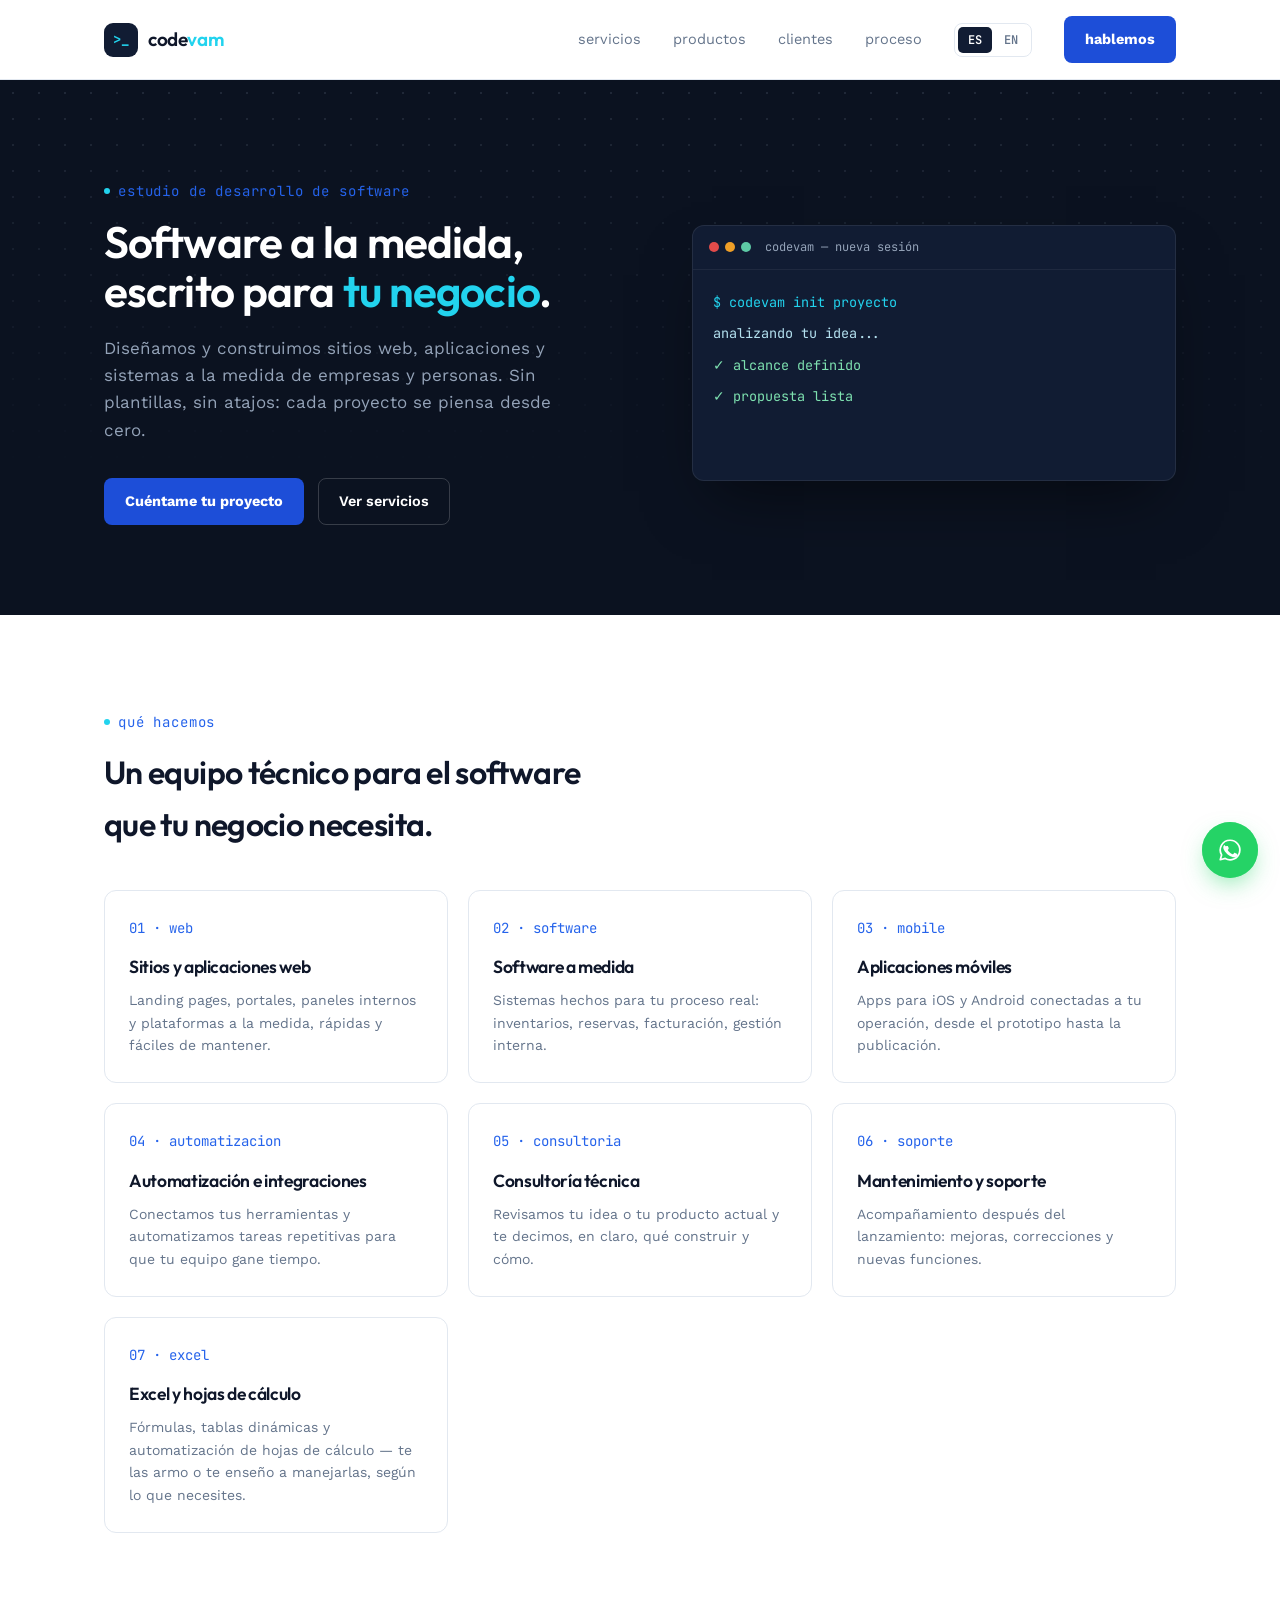
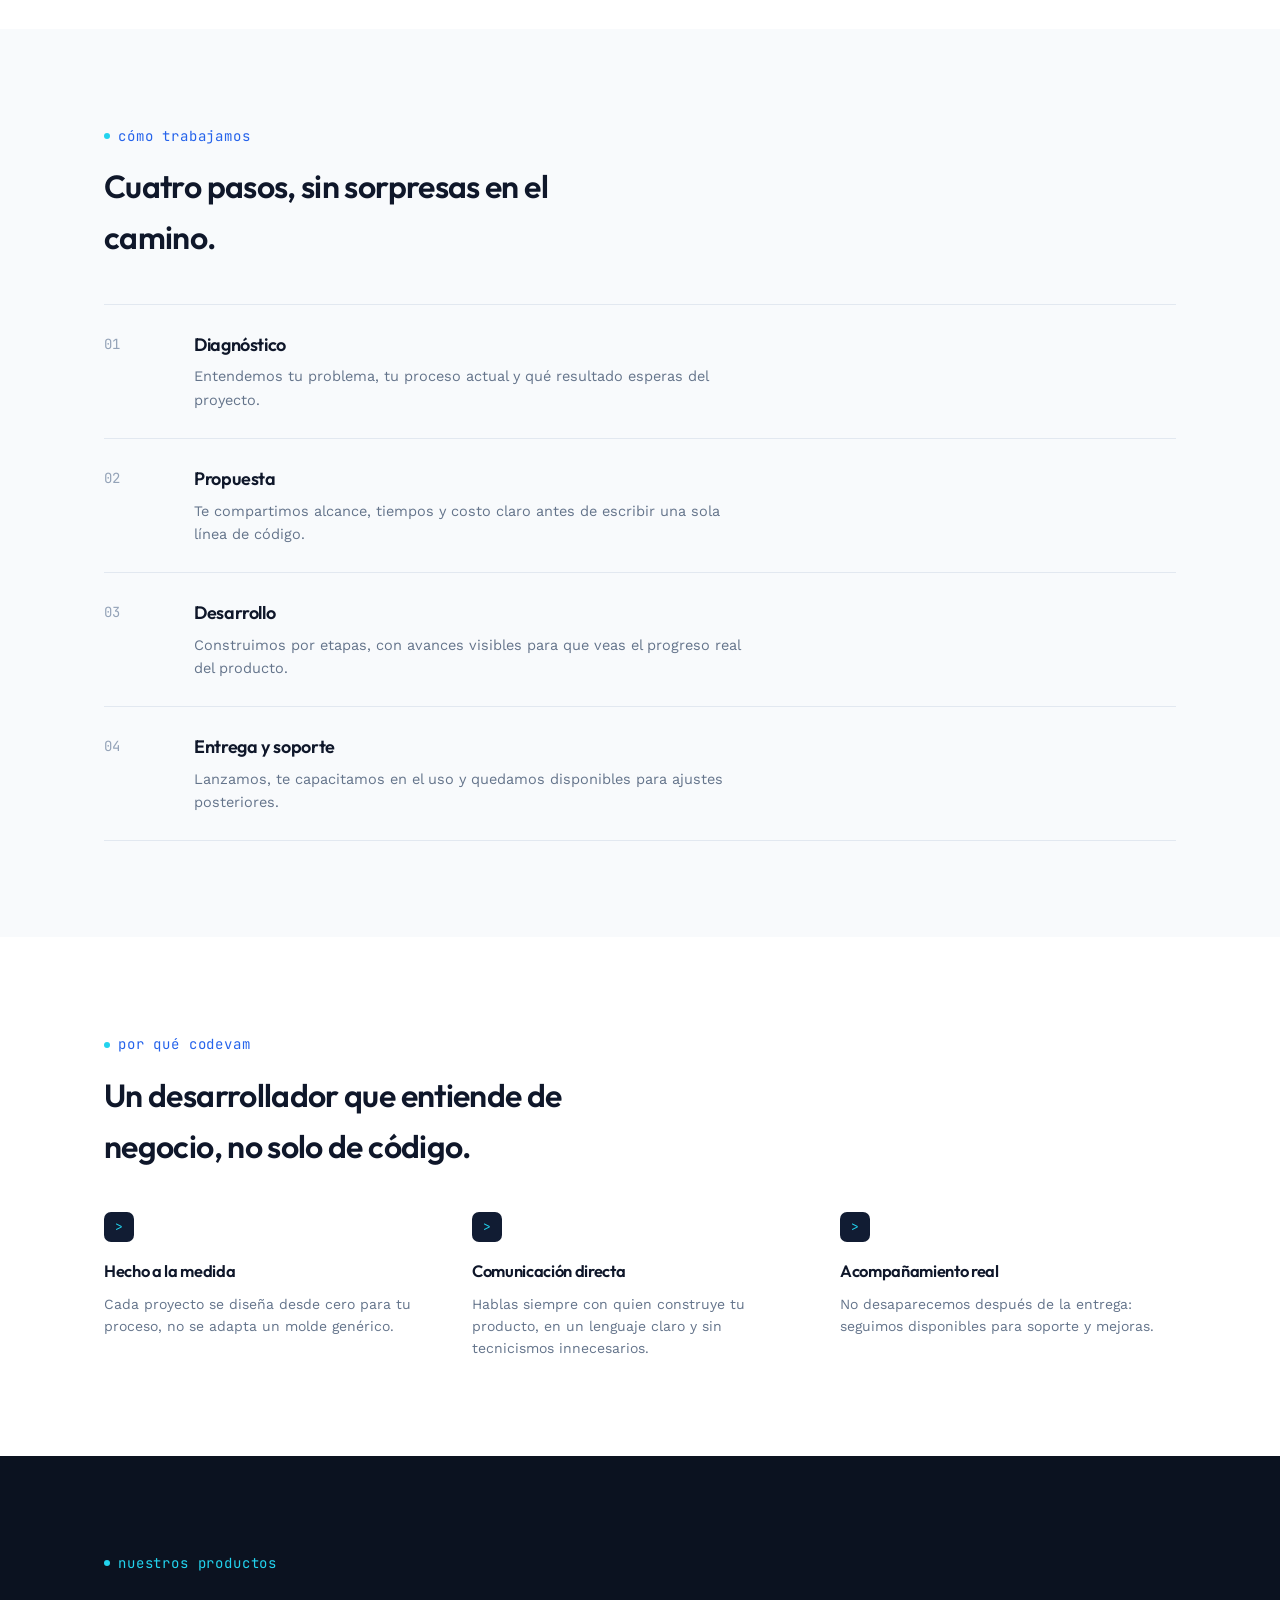
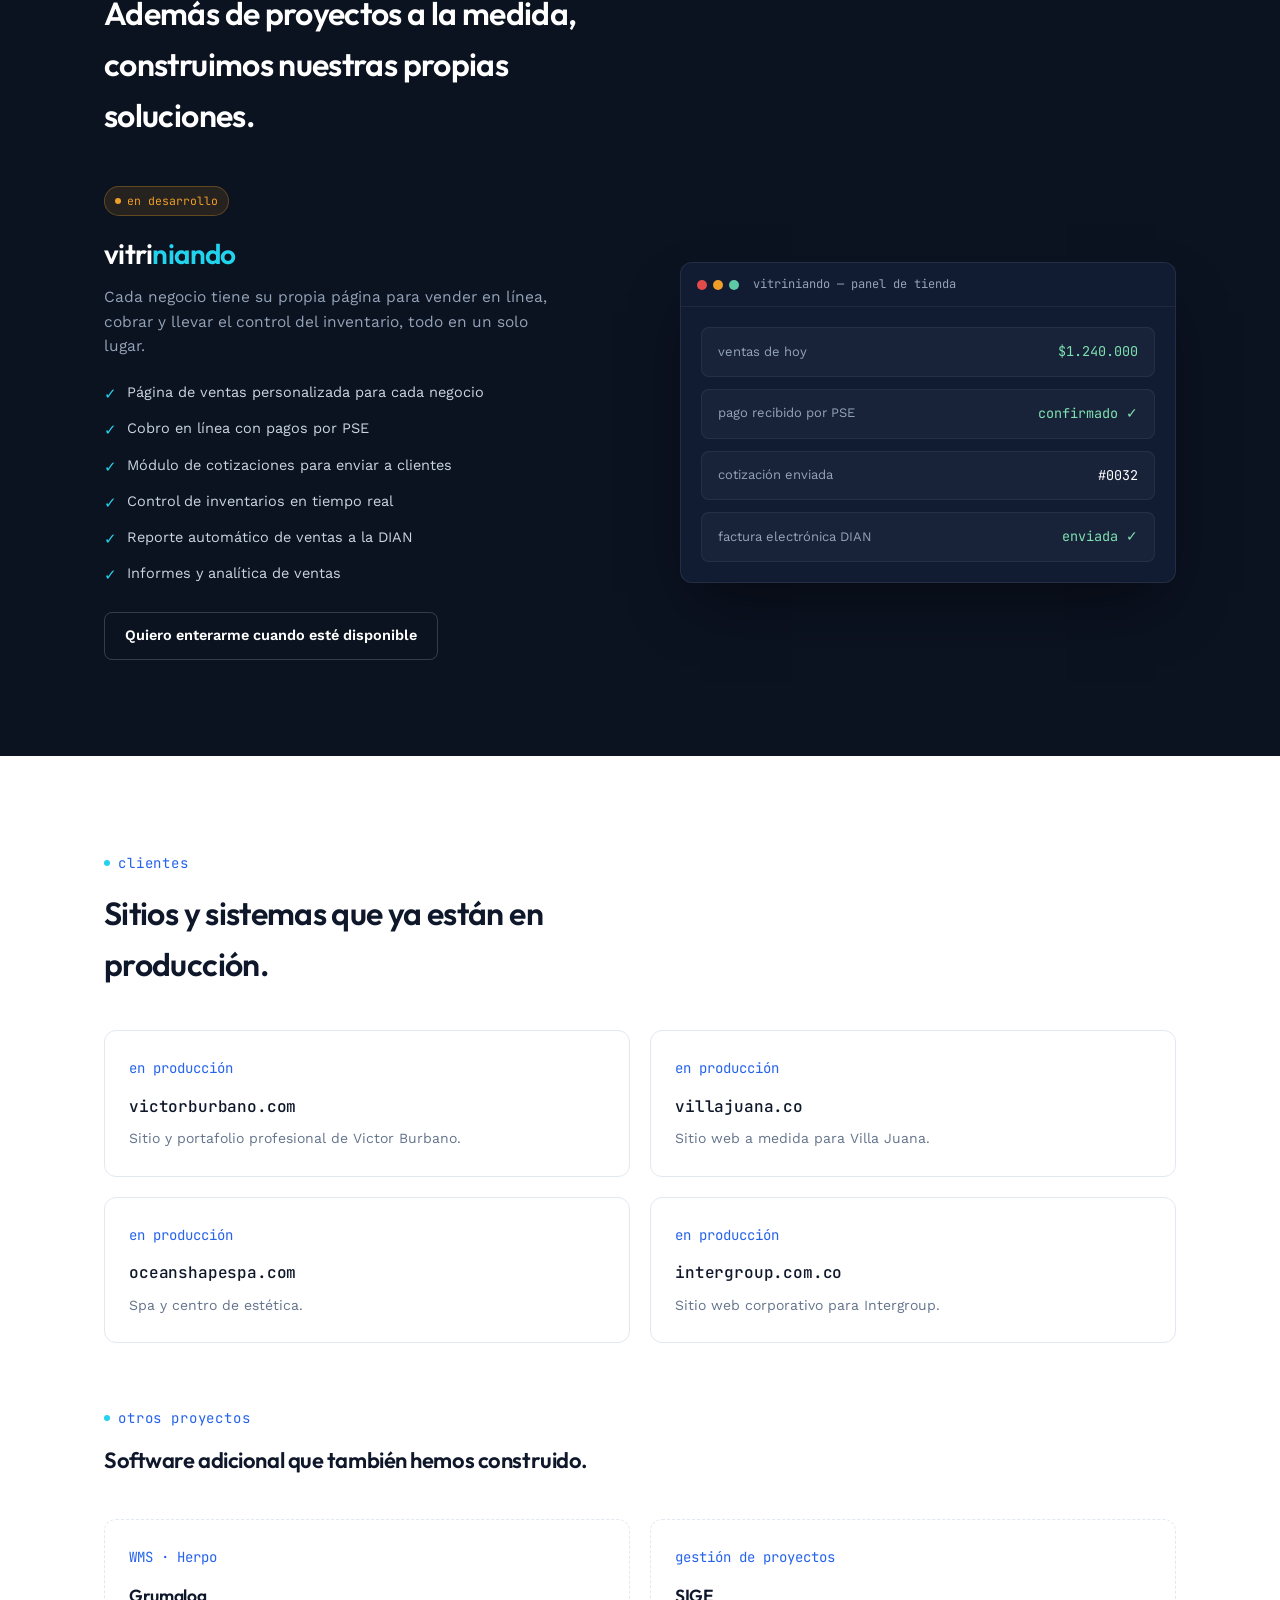
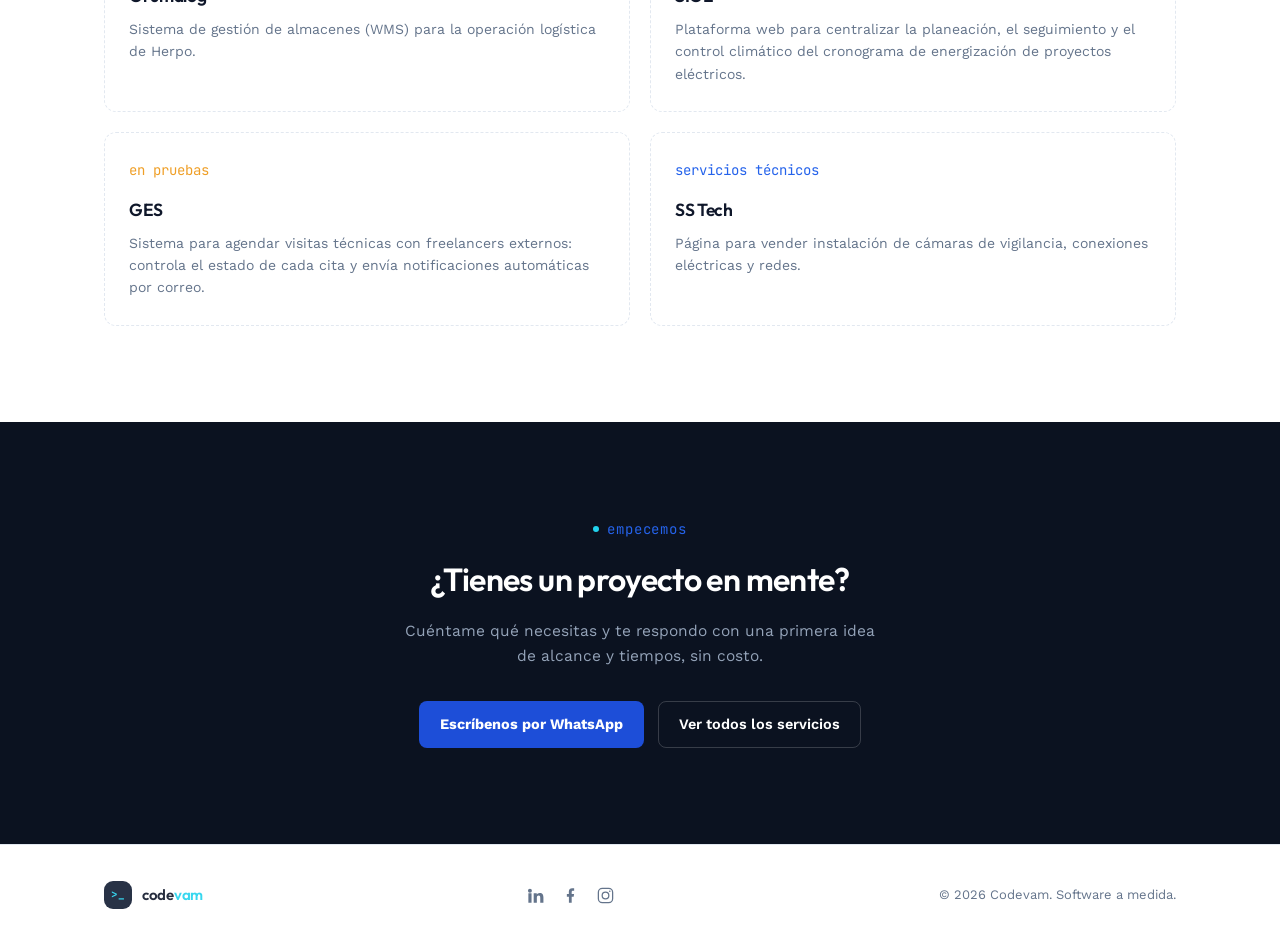
==== commit 7fde16d3: "fix(i18n): fix dynamic whatsapp modal redirection in gracias page - Correct syntax and quotes in ass" ====
--- a/index.html
+++ b/index.html
@@ -1,45 +1,51 @@
 <!DOCTYPE html>
 <html lang="es">
+
 <head>
-<meta charset="UTF-8">
-<meta name="viewport" content="width=device-width, initial-scale=1.0">
-<title>Codevam — desarrollo de software a medida en Colombia</title>
-<meta name="description" content="Codevam diseña y construye software a medida: sitios web, aplicaciones, automatizaciones e integraciones para empresas y personas en Colombia. Cotiza tu proyecto por WhatsApp.">
-<meta name="theme-color" content="#0B1220">
-<meta name="robots" content="index, follow">
-<link rel="canonical" href="https://codevam.co/">
-
-<!-- Open Graph / redes sociales -->
-<meta property="og:type" content="website">
-<meta property="og:site_name" content="Codevam">
-<meta property="og:title" content="Codevam — desarrollo de software a medida">
-<meta property="og:description" content="Diseñamos y construimos software a medida: sitios web, aplicaciones, automatizaciones e integraciones para empresas y personas en Colombia.">
-<meta property="og:url" content="https://codevam.co/">
-<meta property="og:locale" content="es_CO">
-<meta property="og:image" content="https://codevam.co/assets/og-image.png">
-
-<!-- Twitter Card -->
-<meta name="twitter:card" content="summary_large_image">
-<meta name="twitter:title" content="Codevam — desarrollo de software a medida">
-<meta name="twitter:description" content="Diseñamos y construimos software a medida para empresas y personas en Colombia.">
-<meta name="twitter:image" content="https://codevam.co/assets/og-image.png">
-
-<!-- Favicon -->
-<link rel="icon" type="image/svg+xml" href="assets/favicon.svg">
-
-<link rel="preconnect" href="https://fonts.googleapis.com">
-<link rel="preconnect" href="https://fonts.gstatic.com" crossorigin>
-<link href="https://fonts.googleapis.com/css2?family=Outfit:wght@400;500;600;700&family=Work+Sans:ital,wght@0,400;0,500;0,600;1,400&family=JetBrains+Mono:wght@400;500;700&display=swap" rel="stylesheet">
-<link rel="stylesheet" href="assets/styles.css">
-
-<!-- Datos estructurados para buscadores -->
-<script type="application/ld+json">
+  <meta charset="UTF-8">
+  <meta name="viewport" content="width=device-width, initial-scale=1.0">
+  <title>Codevam — desarrollo de software a medida en Colombia</title>
+  <meta name="description"
+    content="Codevam diseña y construye software a medida: sitios web, aplicaciones, automatizaciones e integraciones para empresas y personas en Colombia. Cotiza tu proyecto por WhatsApp.">
+  <meta name="theme-color" content="#0B1220">
+  <meta name="robots" content="index, follow">
+  <link rel="canonical" href="https://codevam.dev/">
+
+  <!-- Open Graph / redes sociales -->
+  <meta property="og:type" content="website">
+  <meta property="og:site_name" content="Codevam">
+  <meta property="og:title" content="Codevam — desarrollo de software a medida">
+  <meta property="og:description"
+    content="Diseñamos y construimos software a medida: sitios web, aplicaciones, automatizaciones e integraciones para empresas y personas en Colombia.">
+  <meta property="og:url" content="https://codevam.dev/">
+  <meta property="og:locale" content="es_CO">
+  <meta property="og:image" content="https://codevam.dev/assets/og-image.png">
+
+  <!-- Twitter Card -->
+  <meta name="twitter:card" content="summary_large_image">
+  <meta name="twitter:title" content="Codevam — desarrollo de software a medida">
+  <meta name="twitter:description"
+    content="Diseñamos y construimos software a medida para empresas y personas en Colombia.">
+  <meta name="twitter:image" content="https://codevam.dev/assets/og-image.png">
+
+  <!-- Favicon -->
+  <link rel="icon" type="image/svg+xml" href="assets/favicon.svg">
+
+  <link rel="preconnect" href="https://fonts.googleapis.com">
+  <link rel="preconnect" href="https://fonts.gstatic.com" crossorigin>
+  <link
+    href="https://fonts.googleapis.com/css2?family=Outfit:wght@400;500;600;700&family=Work+Sans:ital,wght@0,400;0,500;0,600;1,400&family=JetBrains+Mono:wght@400;500;700&display=swap"
+    rel="stylesheet">
+  <link rel="stylesheet" href="assets/styles.css">
+
+  <!-- Datos estructurados para buscadores -->
+  <script type="application/ld+json">
 {
   "@context": "https://schema.org",
   "@type": "ProfessionalService",
   "name": "Codevam",
   "description": "Desarrollo de software a medida: sitios web, aplicaciones, automatizaciones e integraciones para empresas y personas.",
-  "url": "https://codevam.co/",
+  "url": "https://codevam.dev/",
   "telephone": "+57 315 679 3777",
   "areaServed": "CO",
   "address": {
@@ -59,279 +65,370 @@
 }
 </script>
 </head>
+
 <body>
 
-<header>
-  <nav>
-    <div class="brand">
-      <div class="mark"><span>&gt;_</span></div>
-      <span class="wordmark">code<em>vam</em></span>
-    </div>
-    <div class="navlinks">
-      <a href="#servicios" data-i18n="nav_servicios">servicios</a>
-      <a href="#productos" data-i18n="nav_productos">productos</a>
-      <a href="#clientes" data-i18n="nav_clientes">clientes</a>
-      <a href="#proceso" data-i18n="nav_proceso">proceso</a>
-      <div class="lang-toggle" role="group" aria-label="Idioma / Language">
-        <button type="button" class="lang-option is-active" data-lang="es">ES</button>
-        <button type="button" class="lang-option" data-lang="en">EN</button>
-      </div>
-      <a href="#contacto" class="btn btn-primary" data-i18n="nav_hablemos">hablemos</a>
-    </div>
-  </nav>
-</header>
-
-<section class="hero">
-  <div class="wrap hero-grid">
-    <div>
-      <span class="eyebrow" data-i18n="hero_eyebrow">estudio de desarrollo de software</span>
-      <h1 data-i18n-html="hero_h1">Software a la medida,<br>escrito para <span class="accent">tu negocio</span>.</h1>
-      <p class="lead" data-i18n="hero_lead">Diseñamos y construimos sitios web, aplicaciones y sistemas a la medida de empresas y personas. Sin plantillas, sin atajos: cada proyecto se piensa desde cero.</p>
-      <div class="hero-ctas">
-        <a href="#contacto" class="btn btn-primary" data-i18n="hero_cta_primary">Cuéntame tu proyecto</a>
-        <a href="#servicios" class="btn btn-on-dark" data-i18n="hero_cta_secondary">Ver servicios</a>
-      </div>
-    </div>
-    <div class="terminal">
-      <div class="terminal-bar">
-        <span class="dot r"></span><span class="dot y"></span><span class="dot g"></span>
-        <span class="terminal-title" data-i18n="terminal_title">codevam — nueva sesión</span>
-      </div>
-      <div class="terminal-body" id="term"></div>
+  <header>
+    <nav>
+      <div class="brand">
+        <div class="mark"><span>&gt;_</span></div>
+        <span class="wordmark">code<em>vam</em></span>
+      </div>
+      <div class="navlinks">
+        <a href="#servicios" data-i18n="nav_servicios">servicios</a>
+        <a href="#productos" data-i18n="nav_productos">productos</a>
+        <a href="#clientes" data-i18n="nav_clientes">clientes</a>
+        <a href="#proceso" data-i18n="nav_proceso">proceso</a>
+        <div class="lang-toggle" role="group" aria-label="Idioma / Language">
+          <button type="button" class="lang-option is-active" data-lang="es">ES</button>
+          <button type="button" class="lang-option" data-lang="en">EN</button>
+        </div>
+        <a href="#contacto" class="btn btn-primary" data-i18n="nav_hablemos">hablemos</a>
+      </div>
+    </nav>
+  </header>
+
+  <section class="hero">
+    <div class="wrap hero-grid">
+      <div>
+        <span class="eyebrow" data-i18n="hero_eyebrow">estudio de desarrollo de software</span>
+        <h1 data-i18n-html="hero_h1">Software a la medida,<br>escrito para <span class="accent">tu negocio</span>.</h1>
+        <p class="lead" data-i18n="hero_lead">Diseñamos y construimos sitios web, aplicaciones y sistemas a la medida de
+          empresas y personas. Sin plantillas, sin atajos: cada proyecto se piensa desde cero.</p>
+        <div class="hero-ctas">
+          <a href="#contacto" class="btn btn-primary" data-i18n="hero_cta_primary">Cuéntame tu proyecto</a>
+          <a href="#servicios" class="btn btn-on-dark" data-i18n="hero_cta_secondary">Ver servicios</a>
+        </div>
+      </div>
+      <div class="terminal">
+        <div class="terminal-bar">
+          <span class="dot r"></span><span class="dot y"></span><span class="dot g"></span>
+          <span class="terminal-title" data-i18n="terminal_title">codevam — nueva sesión</span>
+        </div>
+        <div class="terminal-body" id="term"></div>
+      </div>
+    </div>
+  </section>
+
+  <section id="servicios">
+    <div class="wrap">
+      <span class="eyebrow" data-i18n="servicios_eyebrow">qué hacemos</span>
+      <h2 style="font-size:32px; max-width:520px;" data-i18n="servicios_h2">Un equipo técnico para el software que tu
+        negocio necesita.</h2>
+      <div class="services-grid">
+        <div class="card">
+          <span class="tag" data-i18n="tag_01">01 · web</span>
+          <h3 data-i18n="card1_h3">Sitios y aplicaciones web</h3>
+          <p data-i18n="card1_p">Landing pages, portales, paneles internos y plataformas a la medida, rápidas y fáciles
+            de mantener.</p>
+        </div>
+        <div class="card">
+          <span class="tag" data-i18n="tag_02">02 · software</span>
+          <h3 data-i18n="card2_h3">Software a medida</h3>
+          <p data-i18n="card2_p">Sistemas hechos para tu proceso real: inventarios, reservas, facturación, gestión
+            interna.</p>
+        </div>
+        <div class="card">
+          <span class="tag" data-i18n="tag_03">03 · mobile</span>
+          <h3 data-i18n="card3_h3">Aplicaciones móviles</h3>
+          <p data-i18n="card3_p">Apps para iOS y Android conectadas a tu operación, desde el prototipo hasta la
+            publicación.</p>
+        </div>
+        <div class="card">
+          <span class="tag" data-i18n="tag_04">04 · automatizacion</span>
+          <h3 data-i18n="card4_h3">Automatización e integraciones</h3>
+          <p data-i18n="card4_p">Conectamos tus herramientas y automatizamos tareas repetitivas para que tu equipo gane
+            tiempo.</p>
+        </div>
+        <div class="card">
+          <span class="tag" data-i18n="tag_05">05 · consultoria</span>
+          <h3 data-i18n="card5_h3">Consultoría técnica</h3>
+          <p data-i18n="card5_p">Revisamos tu idea o tu producto actual y te decimos, en claro, qué construir y cómo.
+          </p>
+        </div>
+        <div class="card">
+          <span class="tag" data-i18n="tag_06">06 · soporte</span>
+          <h3 data-i18n="card6_h3">Mantenimiento y soporte</h3>
+          <p data-i18n="card6_p">Acompañamiento después del lanzamiento: mejoras, correcciones y nuevas funciones.</p>
+        </div>
+        <div class="card">
+          <span class="tag" data-i18n="tag_07">07 · excel</span>
+          <h3 data-i18n="card7_h3">Excel y hojas de cálculo</h3>
+          <p data-i18n="card7_p">Fórmulas, tablas dinámicas y automatización de hojas de cálculo — te las armo o te
+            enseño a manejarlas, según lo que necesites.</p>
+        </div>
+      </div>
+    </div>
+  </section>
+
+  <section id="proceso" class="process">
+    <div class="wrap">
+      <span class="eyebrow" data-i18n="proceso_eyebrow">cómo trabajamos</span>
+      <h2 style="font-size:32px; max-width:480px;" data-i18n="proceso_h2">Cuatro pasos, sin sorpresas en el camino.</h2>
+      <div class="process-list">
+        <div class="process-item">
+          <span class="process-num">01</span>
+          <div>
+            <h3 data-i18n="proc1_h3">Diagnóstico</h3>
+            <p data-i18n="proc1_p">Entendemos tu problema, tu proceso actual y qué resultado esperas del proyecto.</p>
+          </div>
+        </div>
+        <div class="process-item">
+          <span class="process-num">02</span>
+          <div>
+            <h3 data-i18n="proc2_h3">Propuesta</h3>
+            <p data-i18n="proc2_p">Te compartimos alcance, tiempos y costo claro antes de escribir una sola línea de
+              código.</p>
+          </div>
+        </div>
+        <div class="process-item">
+          <span class="process-num">03</span>
+          <div>
+            <h3 data-i18n="proc3_h3">Desarrollo</h3>
+            <p data-i18n="proc3_p">Construimos por etapas, con avances visibles para que veas el progreso real del
+              producto.</p>
+          </div>
+        </div>
+        <div class="process-item">
+          <span class="process-num">04</span>
+          <div>
+            <h3 data-i18n="proc4_h3">Entrega y soporte</h3>
+            <p data-i18n="proc4_p">Lanzamos, te capacitamos en el uso y quedamos disponibles para ajustes posteriores.
+            </p>
+          </div>
+        </div>
+      </div>
+    </div>
+  </section>
+
+  <section>
+    <div class="wrap">
+      <span class="eyebrow" data-i18n="why_eyebrow">por qué codevam</span>
+      <h2 style="font-size:32px; max-width:520px;" data-i18n="why_h2">Un desarrollador que entiende de negocio, no solo
+        de código.</h2>
+      <div class="why-grid">
+        <div>
+          <div class="num">&#62;</div>
+          <h3 data-i18n="why1_h3">Hecho a la medida</h3>
+          <p data-i18n="why1_p">Cada proyecto se diseña desde cero para tu proceso, no se adapta un molde genérico.</p>
+        </div>
+        <div>
+          <div class="num">&#62;</div>
+          <h3 data-i18n="why2_h3">Comunicación directa</h3>
+          <p data-i18n="why2_p">Hablas siempre con quien construye tu producto, en un lenguaje claro y sin tecnicismos
+            innecesarios.</p>
+        </div>
+        <div>
+          <div class="num">&#62;</div>
+          <h3 data-i18n="why3_h3">Acompañamiento real</h3>
+          <p data-i18n="why3_p">No desaparecemos después de la entrega: seguimos disponibles para soporte y mejoras.</p>
+        </div>
+      </div>
+    </div>
+  </section>
+
+  <section id="productos" class="products">
+    <div class="wrap">
+      <span class="eyebrow" style="color:var(--cyan);" data-i18n="productos_eyebrow">nuestros productos</span>
+      <h2 style="font-size:32px; max-width:520px;" data-i18n="productos_h2">Además de proyectos a la medida, construimos
+        nuestras propias soluciones.</h2>
+      <div class="product-grid">
+        <div>
+          <span class="badge" data-i18n="badge_dev">en desarrollo</span>
+          <h3 class="product-name">vitri<em>niando</em></h3>
+          <p class="product-tagline" data-i18n="product_tagline">Cada negocio tiene su propia página para vender en
+            línea, cobrar y llevar el control del inventario, todo en un solo lugar.</p>
+          <ul class="feature-list">
+            <li data-i18n="feat1">Página de ventas personalizada para cada negocio</li>
+            <li data-i18n="feat2">Cobro en línea con pagos por PSE</li>
+            <li data-i18n="feat3">Módulo de cotizaciones para enviar a clientes</li>
+            <li data-i18n="feat4">Control de inventarios en tiempo real</li>
+            <li data-i18n="feat5">Reporte automático de ventas a la DIAN</li>
+            <li data-i18n="feat6">Informes y analítica de ventas</li>
+          </ul>
+          <a href="#contacto" class="btn btn-on-dark" data-i18n="product_cta">Quiero enterarme cuando esté
+            disponible</a>
+        </div>
+        <div class="product-mock">
+          <div class="product-mock-bar">
+            <span class="dot r"></span><span class="dot y"></span><span class="dot g"></span>
+            <span class="product-mock-title" data-i18n="mock_title">vitriniando — panel de tienda</span>
+          </div>
+          <div class="product-mock-body">
+            <div class="mock-row"><span class="label" data-i18n="mock_label1">ventas de hoy</span><span class="value ok"
+                data-i18n="mock_value1">$1.240.000</span></div>
+            <div class="mock-row"><span class="label" data-i18n="mock_label2">pago recibido por PSE</span><span
+                class="value ok" data-i18n="mock_value2">confirmado ✓</span></div>
+            <div class="mock-row"><span class="label" data-i18n="mock_label3">cotización enviada</span><span
+                class="value">#0032</span></div>
+            <div class="mock-row"><span class="label" data-i18n="mock_label4">factura electrónica DIAN</span><span
+                class="value ok" data-i18n="mock_value4">enviada ✓</span></div>
+          </div>
+        </div>
+      </div>
+    </div>
+  </section>
+
+  <section id="clientes">
+    <div class="wrap">
+      <span class="eyebrow" data-i18n="clientes_eyebrow">clientes</span>
+      <h2 style="font-size:32px; max-width:560px;" data-i18n="clientes_h2">Sitios y sistemas que ya están en producción.
+      </h2>
+      <div class="split-grid">
+        <a href="https://victorburbano.com" target="_blank" rel="noopener" class="card">
+          <span class="tag" data-i18n="tag_prod">en producción</span>
+          <h3 class="domain">victorburbano.com</h3>
+          <p data-i18n="client1_p">Sitio y portafolio profesional de Victor Burbano.</p>
+        </a>
+        <a href="https://villajuana.co" target="_blank" rel="noopener" class="card">
+          <span class="tag" data-i18n="tag_prod">en producción</span>
+          <h3 class="domain">villajuana.co</h3>
+          <p data-i18n="client2_p">Sitio web a medida para Villa Juana.</p>
+        </a>
+        <a href="https://oceanshapespa.com" target="_blank" rel="noopener" class="card">
+          <span class="tag" data-i18n="tag_prod">en producción</span>
+          <h3 class="domain">oceanshapespa.com</h3>
+          <p data-i18n="client3_p">Spa y centro de estética.</p>
+        </a>
+        <a href="https://intergroup.com.co" target="_blank" rel="noopener" class="card">
+          <span class="tag" data-i18n="tag_prod">en producción</span>
+          <h3 class="domain">intergroup.com.co</h3>
+          <p data-i18n="client4_p">Sitio web corporativo para Intergroup.</p>
+        </a>
+      </div>
+
+      <div class="subgroup">
+        <span class="eyebrow" data-i18n="otros_eyebrow">otros proyectos</span>
+        <h3 style="font-size:22px; max-width:560px;" data-i18n="otros_h3">Software adicional que también hemos
+          construido.</h3>
+        <div class="split-grid">
+          <div class="card is-project">
+            <span class="tag">WMS · Herpo</span>
+            <h3>Grumalog</h3>
+            <p data-i18n="proj1_p">Sistema de gestión de almacenes (WMS) para la operación logística de Herpo.</p>
+          </div>
+          <div class="card is-project">
+            <span class="tag" data-i18n="ptag2">gestión de proyectos</span>
+            <h3>SIGE</h3>
+            <p data-i18n="proj2_p">Plataforma web para centralizar la planeación, el seguimiento y el control climático
+              del cronograma de energización de proyectos eléctricos residenciales.</p>
+          </div>
+          <div class="card is-project">
+            <span class="tag tag-testing" data-i18n="ptag3">en pruebas</span>
+            <h3>GES</h3>
+            <p data-i18n="proj3_p">Sistema para agendar visitas técnicas con freelancers externos: controla el estado de
+              cada cita y envía notificaciones automáticas por correo.</p>
+          </div>
+          <div class="card is-project">
+            <span class="tag" data-i18n="ptag4">servicios técnicos</span>
+            <h3>SS Tech</h3>
+            <p data-i18n="proj4_p">Página para vender instalación de cámaras de vigilancia, conexiones eléctricas y
+              redes.</p>
+          </div>
+        </div>
+      </div>
+    </div>
+  </section>
+
+  <section id="contacto" class="contact">
+    <div class="wrap">
+      <span class="eyebrow" style="justify-content:center;" data-i18n="contacto_eyebrow">empecemos</span>
+      <h2 data-i18n="contacto_h2">¿Tienes un proyecto en mente?</h2>
+      <p data-i18n="contacto_p">Cuéntame qué necesitas y te respondo con una primera idea de alcance y tiempos, sin
+        costo.</p>
+      <div class="contact-actions">
+        <a href="gracias.html" class="btn btn-primary wa-link" data-i18n="wa_cta">Escríbenos por WhatsApp</a>
+        <a href="#servicios" class="btn btn-on-dark" data-i18n="contacto_cta_secondary">Ver todos los servicios</a>
+      </div>
+    </div>
+  </section>
+
+  <footer>
+    <div class="wrap foot-row">
+      <div class="brand">
+        <div class="mark" style="width:28px; height:28px;"><span style="font-size:11px;">&gt;_</span></div>
+        <span class="wordmark" style="font-size:15px;">code<em>vam</em></span>
+      </div>
+      <div class="social-links">
+        <a href="https://www.linkedin.com/company/codevamsoftware/" target="_blank" rel="noopener"
+          aria-label="LinkedIn">
+          <svg viewBox="0 0 24 24" width="19" height="19" fill="currentColor">
+            <path
+              d="M4.98 3.5a2.5 2.5 0 1 1 0 5 2.5 2.5 0 0 1 0-5zM3 9h4v12H3V9zm7 0h3.6v1.7h.05c.5-.95 1.75-1.95 3.6-1.95 3.85 0 4.75 2.5 4.75 5.75V21h-4v-5.85c0-1.4-.03-3.2-2-3.2-2 0-2.3 1.55-2.3 3.1V21h-4V9z" />
+          </svg>
+        </a>
+        <a href="https://www.facebook.com/profile.php?id=61594465042102" target="_blank" rel="noopener"
+          aria-label="Facebook">
+          <svg viewBox="0 0 24 24" width="19" height="19" fill="currentColor">
+            <path
+              d="M13.5 21v-7.5H16l.5-3.5h-3V7.8c0-1 .3-1.8 1.8-1.8H16.6V2.8C16.3 2.8 15.3 2.7 14.1 2.7c-2.5 0-4.2 1.5-4.2 4.3V10H7.4v3.5H10V21h3.5z" />
+          </svg>
+        </a>
+        <a href="https://www.instagram.com/codevam_/?hl=es-la" target="_blank" rel="noopener" aria-label="Instagram">
+          <svg viewBox="0 0 24 24" width="19" height="19" fill="none" stroke="currentColor" stroke-width="1.6">
+            <rect x="3" y="3" width="18" height="18" rx="5" />
+            <circle cx="12" cy="12" r="4.2" />
+            <circle cx="17.4" cy="6.6" r="1" fill="currentColor" stroke="none" />
+          </svg>
+        </a>
+      </div>
+      <p>&copy; 2026 Codevam. <span data-i18n="footer_tagline">Software a medida.</span></p>
+    </div>
+  </footer>
+
+  <a href="gracias.html" class="whatsapp-float wa-link" aria-label="Escríbenos por WhatsApp">
+    <svg viewBox="0 0 24 24" width="26" height="26" fill="none" xmlns="http://www.w3.org/2000/svg">
+      <path d="M12 3a9 9 0 0 0-7.75 13.55L3 21l4.6-1.2A9 9 0 1 0 12 3Z" stroke="#fff" stroke-width="1.6"
+        stroke-linejoin="round" />
+      <path
+        d="M8.3 8.7c.2-.5.5-.5.7-.5h.5c.2 0 .4 0 .6.4.2.5.7 1.6.7 1.7.1.1.1.3 0 .4-.1.2-.1.3-.3.5-.1.2-.3.3-.4.5-.1.1-.3.3-.1.6.2.3.8 1.3 1.8 2.1 1.2 1 2.1 1.4 2.5 1.5.3.1.5.1.6-.1.2-.2.7-.8.9-1.1.2-.2.4-.2.6-.1.2.1 1.5.7 1.8.8.3.1.5.2.5.3.1.2.1.9-.2 1.6-.3.7-1.6 1.4-2.2 1.4-.6.1-1.2.1-3.9-1-3.2-1.4-5.2-4.6-5.4-4.8-.1-.2-1.2-1.6-1.2-3.1 0-1.4.8-2.1 1-2.4Z"
+        fill="#fff" />
+    </svg>
+  </a>
+
+  <!-- Modal para captura rápida previo a abrir WhatsApp -->
+  <div id="wa-modal" class="wa-modal-overlay"
+    style="display:none; position:fixed; top:0; left:0; width:100%; height:100%; background:rgba(11,18,32,0.85); z-index:9999; align-items:center; justify-content:center;">
+    <div class="wa-modal-card"
+      style="background:#131C2E; border:1px solid rgba(255,255,255,0.1); border-radius:12px; padding:24px; max-width:400px; width:90%; position:relative; box-shadow:0 20px 40px rgba(0,0,0,0.5);">
+      <button type="button" id="wa-close"
+        style="position:absolute; top:12px; right:16px; background:none; border:none; color:#8892B0; font-size:24px; cursor:pointer;">&times;</button>
+      <h3 style="margin-top:0; color:#fff; font-size:20px;" data-i18n="modal_title">Inicia tu consulta por WhatsApp</h3>
+      <p style="color:#8892B0; font-size:14px; margin-bottom:16px;" data-i18n="modal_subtitle">Déjanos tus datos para
+        agilizar tu respuesta:</p>
+
+      <form id="wa-form">
+        <div style="margin-bottom:12px;">
+          <label style="display:block; color:#8892B0; font-size:12px; margin-bottom:4px;"
+            data-i18n="modal_label_name">Tu Nombre o Empresa *</label>
+          <input type="text" id="wa-nombre" required data-i18n-placeholder="modal_placeholder_name"
+            placeholder="Ej: Carlos Pérez"
+            style="width:100%; padding:10px 12px; border-radius:6px; border:1px solid rgba(255,255,255,0.2); background:#0B1220; color:#fff; font-family:inherit; box-sizing:border-box;">
+        </div>
+
+        <div style="margin-bottom:16px;">
+          <label style="display:block; color:#8892B0; font-size:12px; margin-bottom:4px;"
+            data-i18n="modal_label_service">¿Qué tipo de proyecto necesitas?</label>
+          <select id="wa-servicio"
+            style="width:100%; padding:10px 12px; border-radius:6px; border:1px solid rgba(255,255,255,0.2); background:#0B1220; color:#fff; font-family:inherit; box-sizing:border-box;">
+            <option value="Software a medida" data-i18n="modal_opt_1">Software a medida</option>
+            <option value="Sitio / Aplicación Web" data-i18n="modal_opt_2">Sitio / Aplicación Web</option>
+            <option value="Aplicación Móvil" data-i18n="modal_opt_3">Aplicación Móvil</option>
+            <option value="Automatizaciones / Integraciones" data-i18n="modal_opt_4">Automatizaciones / Integraciones
+            </option>
+            <option value="Otro tipo de consulta" data-i18n="modal_opt_5">Otro tipo de consulta</option>
+          </select>
+        </div>
+
+        <button type="submit" id="wa-submit-btn" class="btn btn-primary" style="width:100%; text-align:center;"
+          data-i18n="modal_submit_btn">Iniciar chat en WhatsApp</button>
+      </form>
     </div>
   </div>
-</section>
-
-<section id="servicios">
-  <div class="wrap">
-    <span class="eyebrow" data-i18n="servicios_eyebrow">qué hacemos</span>
-    <h2 style="font-size:32px; max-width:520px;" data-i18n="servicios_h2">Un equipo técnico para el software que tu negocio necesita.</h2>
-    <div class="services-grid">
-      <div class="card">
-        <span class="tag" data-i18n="tag_01">01 · web</span>
-        <h3 data-i18n="card1_h3">Sitios y aplicaciones web</h3>
-        <p data-i18n="card1_p">Landing pages, portales, paneles internos y plataformas a la medida, rápidas y fáciles de mantener.</p>
-      </div>
-      <div class="card">
-        <span class="tag" data-i18n="tag_02">02 · software</span>
-        <h3 data-i18n="card2_h3">Software a medida</h3>
-        <p data-i18n="card2_p">Sistemas hechos para tu proceso real: inventarios, reservas, facturación, gestión interna.</p>
-      </div>
-      <div class="card">
-        <span class="tag" data-i18n="tag_03">03 · mobile</span>
-        <h3 data-i18n="card3_h3">Aplicaciones móviles</h3>
-        <p data-i18n="card3_p">Apps para iOS y Android conectadas a tu operación, desde el prototipo hasta la publicación.</p>
-      </div>
-      <div class="card">
-        <span class="tag" data-i18n="tag_04">04 · automatizacion</span>
-        <h3 data-i18n="card4_h3">Automatización e integraciones</h3>
-        <p data-i18n="card4_p">Conectamos tus herramientas y automatizamos tareas repetitivas para que tu equipo gane tiempo.</p>
-      </div>
-      <div class="card">
-        <span class="tag" data-i18n="tag_05">05 · consultoria</span>
-        <h3 data-i18n="card5_h3">Consultoría técnica</h3>
-        <p data-i18n="card5_p">Revisamos tu idea o tu producto actual y te decimos, en claro, qué construir y cómo.</p>
-      </div>
-      <div class="card">
-        <span class="tag" data-i18n="tag_06">06 · soporte</span>
-        <h3 data-i18n="card6_h3">Mantenimiento y soporte</h3>
-        <p data-i18n="card6_p">Acompañamiento después del lanzamiento: mejoras, correcciones y nuevas funciones.</p>
-      </div>
-      <div class="card">
-        <span class="tag" data-i18n="tag_07">07 · excel</span>
-        <h3 data-i18n="card7_h3">Excel y hojas de cálculo</h3>
-        <p data-i18n="card7_p">Fórmulas, tablas dinámicas y automatización de hojas de cálculo — te las armo o te enseño a manejarlas, según lo que necesites.</p>
-      </div>
-    </div>
-  </div>
-</section>
-
-<section id="proceso" class="process">
-  <div class="wrap">
-    <span class="eyebrow" data-i18n="proceso_eyebrow">cómo trabajamos</span>
-    <h2 style="font-size:32px; max-width:480px;" data-i18n="proceso_h2">Cuatro pasos, sin sorpresas en el camino.</h2>
-    <div class="process-list">
-      <div class="process-item">
-        <span class="process-num">01</span>
-        <div><h3 data-i18n="proc1_h3">Diagnóstico</h3><p data-i18n="proc1_p">Entendemos tu problema, tu proceso actual y qué resultado esperas del proyecto.</p></div>
-      </div>
-      <div class="process-item">
-        <span class="process-num">02</span>
-        <div><h3 data-i18n="proc2_h3">Propuesta</h3><p data-i18n="proc2_p">Te compartimos alcance, tiempos y costo claro antes de escribir una sola línea de código.</p></div>
-      </div>
-      <div class="process-item">
-        <span class="process-num">03</span>
-        <div><h3 data-i18n="proc3_h3">Desarrollo</h3><p data-i18n="proc3_p">Construimos por etapas, con avances visibles para que veas el progreso real del producto.</p></div>
-      </div>
-      <div class="process-item">
-        <span class="process-num">04</span>
-        <div><h3 data-i18n="proc4_h3">Entrega y soporte</h3><p data-i18n="proc4_p">Lanzamos, te capacitamos en el uso y quedamos disponibles para ajustes posteriores.</p></div>
-      </div>
-    </div>
-  </div>
-</section>
-
-<section>
-  <div class="wrap">
-    <span class="eyebrow" data-i18n="why_eyebrow">por qué codevam</span>
-    <h2 style="font-size:32px; max-width:520px;" data-i18n="why_h2">Un desarrollador que entiende de negocio, no solo de código.</h2>
-    <div class="why-grid">
-      <div>
-        <div class="num">&#62;</div>
-        <h3 data-i18n="why1_h3">Hecho a la medida</h3>
-        <p data-i18n="why1_p">Cada proyecto se diseña desde cero para tu proceso, no se adapta un molde genérico.</p>
-      </div>
-      <div>
-        <div class="num">&#62;</div>
-        <h3 data-i18n="why2_h3">Comunicación directa</h3>
-        <p data-i18n="why2_p">Hablas siempre con quien construye tu producto, en un lenguaje claro y sin tecnicismos innecesarios.</p>
-      </div>
-      <div>
-        <div class="num">&#62;</div>
-        <h3 data-i18n="why3_h3">Acompañamiento real</h3>
-        <p data-i18n="why3_p">No desaparecemos después de la entrega: seguimos disponibles para soporte y mejoras.</p>
-      </div>
-    </div>
-  </div>
-</section>
-
-<section id="productos" class="products">
-  <div class="wrap">
-    <span class="eyebrow" style="color:var(--cyan);" data-i18n="productos_eyebrow">nuestros productos</span>
-    <h2 style="font-size:32px; max-width:520px;" data-i18n="productos_h2">Además de proyectos a la medida, construimos nuestras propias soluciones.</h2>
-    <div class="product-grid">
-      <div>
-        <span class="badge" data-i18n="badge_dev">en desarrollo</span>
-        <h3 class="product-name">vitri<em>niando</em></h3>
-        <p class="product-tagline" data-i18n="product_tagline">Cada negocio tiene su propia página para vender en línea, cobrar y llevar el control del inventario, todo en un solo lugar.</p>
-        <ul class="feature-list">
-          <li data-i18n="feat1">Página de ventas personalizada para cada negocio</li>
-          <li data-i18n="feat2">Cobro en línea con pagos por PSE</li>
-          <li data-i18n="feat3">Módulo de cotizaciones para enviar a clientes</li>
-          <li data-i18n="feat4">Control de inventarios en tiempo real</li>
-          <li data-i18n="feat5">Reporte automático de ventas a la DIAN</li>
-          <li data-i18n="feat6">Informes y analítica de ventas</li>
-        </ul>
-        <a href="#contacto" class="btn btn-on-dark" data-i18n="product_cta">Quiero enterarme cuando esté disponible</a>
-      </div>
-      <div class="product-mock">
-        <div class="product-mock-bar">
-          <span class="dot r"></span><span class="dot y"></span><span class="dot g"></span>
-          <span class="product-mock-title" data-i18n="mock_title">vitriniando — panel de tienda</span>
-        </div>
-        <div class="product-mock-body">
-          <div class="mock-row"><span class="label" data-i18n="mock_label1">ventas de hoy</span><span class="value ok" data-i18n="mock_value1">$1.240.000</span></div>
-          <div class="mock-row"><span class="label" data-i18n="mock_label2">pago recibido por PSE</span><span class="value ok" data-i18n="mock_value2">confirmado ✓</span></div>
-          <div class="mock-row"><span class="label" data-i18n="mock_label3">cotización enviada</span><span class="value">#0032</span></div>
-          <div class="mock-row"><span class="label" data-i18n="mock_label4">factura electrónica DIAN</span><span class="value ok" data-i18n="mock_value4">enviada ✓</span></div>
-        </div>
-      </div>
-    </div>
-  </div>
-</section>
-
-<section id="clientes">
-  <div class="wrap">
-    <span class="eyebrow" data-i18n="clientes_eyebrow">clientes</span>
-    <h2 style="font-size:32px; max-width:560px;" data-i18n="clientes_h2">Sitios y sistemas que ya están en producción.</h2>
-    <div class="split-grid">
-      <a href="https://victorburbano.com" target="_blank" rel="noopener" class="card">
-        <span class="tag" data-i18n="tag_prod">en producción</span>
-        <h3 class="domain">victorburbano.com</h3>
-        <!-- TODO: confirmar descripción -->
-        <p data-i18n="client1_p">Sitio y portafolio profesional de Victor Burbano.</p>
-      </a>
-      <a href="https://villajuana.co" target="_blank" rel="noopener" class="card">
-        <span class="tag" data-i18n="tag_prod">en producción</span>
-        <h3 class="domain">villajuana.co</h3>
-        <!-- TODO: confirmar descripción -->
-        <p data-i18n="client2_p">Sitio web a medida para Villa Juana.</p>
-      </a>
-      <a href="https://oceanshapespa.com" target="_blank" rel="noopener" class="card">
-        <span class="tag" data-i18n="tag_prod">en producción</span>
-        <h3 class="domain">oceanshapespa.com</h3>
-        <!-- TODO: confirmar descripción -->
-        <p data-i18n="client3_p">Spa y centro de estética.</p>
-      </a>
-      <a href="https://intergroup.com.co" target="_blank" rel="noopener" class="card">
-        <span class="tag" data-i18n="tag_prod">en producción</span>
-        <h3 class="domain">intergroup.com.co</h3>
-        <!-- TODO: confirmar descripción -->
-        <p data-i18n="client4_p">Sitio web corporativo para Intergroup.</p>
-      </a>
-    </div>
-
-    <div class="subgroup">
-      <span class="eyebrow" data-i18n="otros_eyebrow">otros proyectos</span>
-      <h3 style="font-size:22px; max-width:560px;" data-i18n="otros_h3">Software adicional que también hemos construido.</h3>
-      <div class="split-grid">
-        <div class="card is-project">
-          <span class="tag">WMS · Herpo</span>
-          <h3>Grumalog</h3>
-          <p data-i18n="proj1_p">Sistema de gestión de almacenes (WMS) para la operación logística de Herpo.</p>
-        </div>
-        <div class="card is-project">
-          <span class="tag" data-i18n="ptag2">gestión de proyectos</span>
-          <h3>SIGE</h3>
-          <p data-i18n="proj2_p">Plataforma web para centralizar la planeación, el seguimiento y el control climático del cronograma de energización de proyectos eléctricos residenciales.</p>
-        </div>
-        <div class="card is-project">
-          <span class="tag tag-testing" data-i18n="ptag3">en pruebas</span>
-          <h3>GES</h3>
-          <p data-i18n="proj3_p">Sistema para agendar visitas técnicas con freelancers externos: controla el estado de cada cita y envía notificaciones automáticas por correo.</p>
-        </div>
-        <div class="card is-project">
-          <span class="tag" data-i18n="ptag4">servicios técnicos</span>
-          <h3>SS Tech</h3>
-          <p data-i18n="proj4_p">Página para vender instalación de cámaras de vigilancia, conexiones eléctricas y redes.</p>
-        </div>
-      </div>
-    </div>
-  </div>
-</section>
-
-<section id="contacto" class="contact">
-  <div class="wrap">
-    <span class="eyebrow" style="justify-content:center;" data-i18n="contacto_eyebrow">empecemos</span>
-    <h2 data-i18n="contacto_h2">¿Tienes un proyecto en mente?</h2>
-    <p data-i18n="contacto_p">Cuéntame qué necesitas y te respondo con una primera idea de alcance y tiempos, sin costo.</p>
-    <div class="contact-actions">
-      <a href="https://wa.me/573156793777?text=Hola%2C%20quiero%20contarte%20sobre%20mi%20proyecto" class="btn btn-primary wa-link" target="_blank" rel="noopener" data-i18n="wa_cta">Escríbenos por WhatsApp</a>
-      <a href="#servicios" class="btn btn-on-dark" data-i18n="contacto_cta_secondary">Ver todos los servicios</a>
-    </div>
-  </div>
-</section>
-
-<footer>
-  <div class="wrap foot-row">
-    <div class="brand">
-      <div class="mark" style="width:28px; height:28px;"><span style="font-size:11px;">&gt;_</span></div>
-      <span class="wordmark" style="font-size:15px;">code<em>vam</em></span>
-    </div>
-    <div class="social-links">
-      <a href="https://www.linkedin.com/company/codevamsoftware/" target="_blank" rel="noopener" aria-label="LinkedIn">
-        <svg viewBox="0 0 24 24" width="19" height="19" fill="currentColor"><path d="M4.98 3.5a2.5 2.5 0 1 1 0 5 2.5 2.5 0 0 1 0-5zM3 9h4v12H3V9zm7 0h3.6v1.7h.05c.5-.95 1.75-1.95 3.6-1.95 3.85 0 4.75 2.5 4.75 5.75V21h-4v-5.85c0-1.4-.03-3.2-2-3.2-2 0-2.3 1.55-2.3 3.1V21h-4V9z"/></svg>
-      </a>
-      <a href="https://www.facebook.com/profile.php?id=61594465042102" target="_blank" rel="noopener" aria-label="Facebook">
-        <svg viewBox="0 0 24 24" width="19" height="19" fill="currentColor"><path d="M13.5 21v-7.5H16l.5-3.5h-3V7.8c0-1 .3-1.8 1.8-1.8H16.6V2.8C16.3 2.8 15.3 2.7 14.1 2.7c-2.5 0-4.2 1.5-4.2 4.3V10H7.4v3.5H10V21h3.5z"/></svg>
-      </a>
-      <a href="https://www.instagram.com/codevam_/?hl=es-la" target="_blank" rel="noopener" aria-label="Instagram">
-        <svg viewBox="0 0 24 24" width="19" height="19" fill="none" stroke="currentColor" stroke-width="1.6"><rect x="3" y="3" width="18" height="18" rx="5"/><circle cx="12" cy="12" r="4.2"/><circle cx="17.4" cy="6.6" r="1" fill="currentColor" stroke="none"/></svg>
-      </a>
-    </div>
-    <p>&copy; 2026 Codevam. <span data-i18n="footer_tagline">Software a medida.</span></p>
-  </div>
-</footer>
-
-<a href="https://wa.me/573156793777?text=Hola%2C%20quiero%20contarte%20sobre%20mi%20proyecto" class="whatsapp-float wa-link" target="_blank" rel="noopener" aria-label="Escríbenos por WhatsApp">
-  <svg viewBox="0 0 24 24" width="26" height="26" fill="none" xmlns="http://www.w3.org/2000/svg">
-    <path d="M12 3a9 9 0 0 0-7.75 13.55L3 21l4.6-1.2A9 9 0 1 0 12 3Z" stroke="#fff" stroke-width="1.6" stroke-linejoin="round"/>
-    <path d="M8.3 8.7c.2-.5.5-.5.7-.5h.5c.2 0 .4 0 .6.4.2.5.7 1.6.7 1.7.1.1.1.3 0 .4-.1.2-.1.3-.3.5-.1.2-.3.3-.4.5-.1.1-.3.3-.1.6.2.3.8 1.3 1.8 2.1 1.2 1 2.1 1.4 2.5 1.5.3.1.5.1.6-.1.2-.2.7-.8.9-1.1.2-.2.4-.2.6-.1.2.1 1.5.7 1.8.8.3.1.5.2.5.3.1.2.1.9-.2 1.6-.3.7-1.6 1.4-2.2 1.4-.6.1-1.2.1-3.9-1-3.2-1.4-5.2-4.6-5.4-4.8-.1-.2-1.2-1.6-1.2-3.1 0-1.4.8-2.1 1-2.4Z" fill="#fff"/>
-  </svg>
-</a>
-
-<script src="assets/i18n.js"></script>
-<script src="assets/script.js"></script>
+
+  <script src="assets/i18n.js"></script>
+  <script src="assets/script.js"></script>
 
 </body>
-</html>
+
+</html>
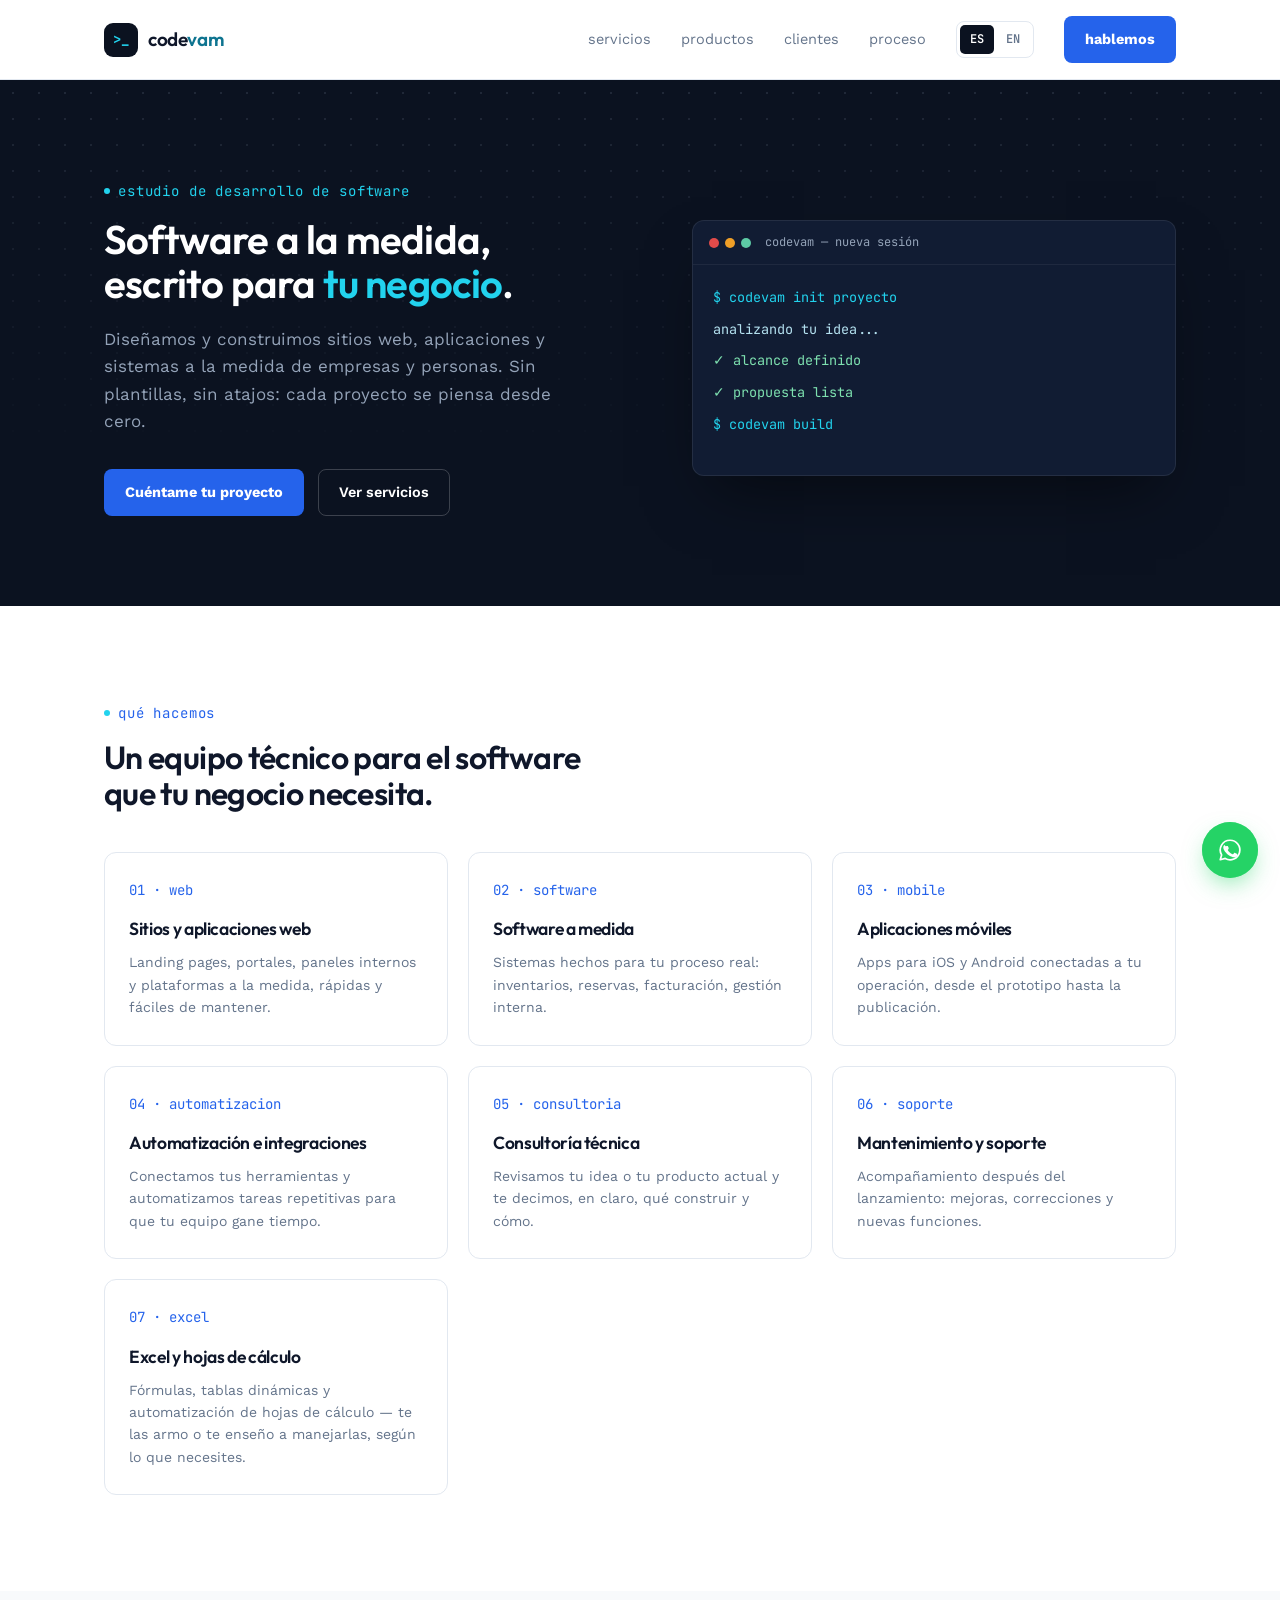
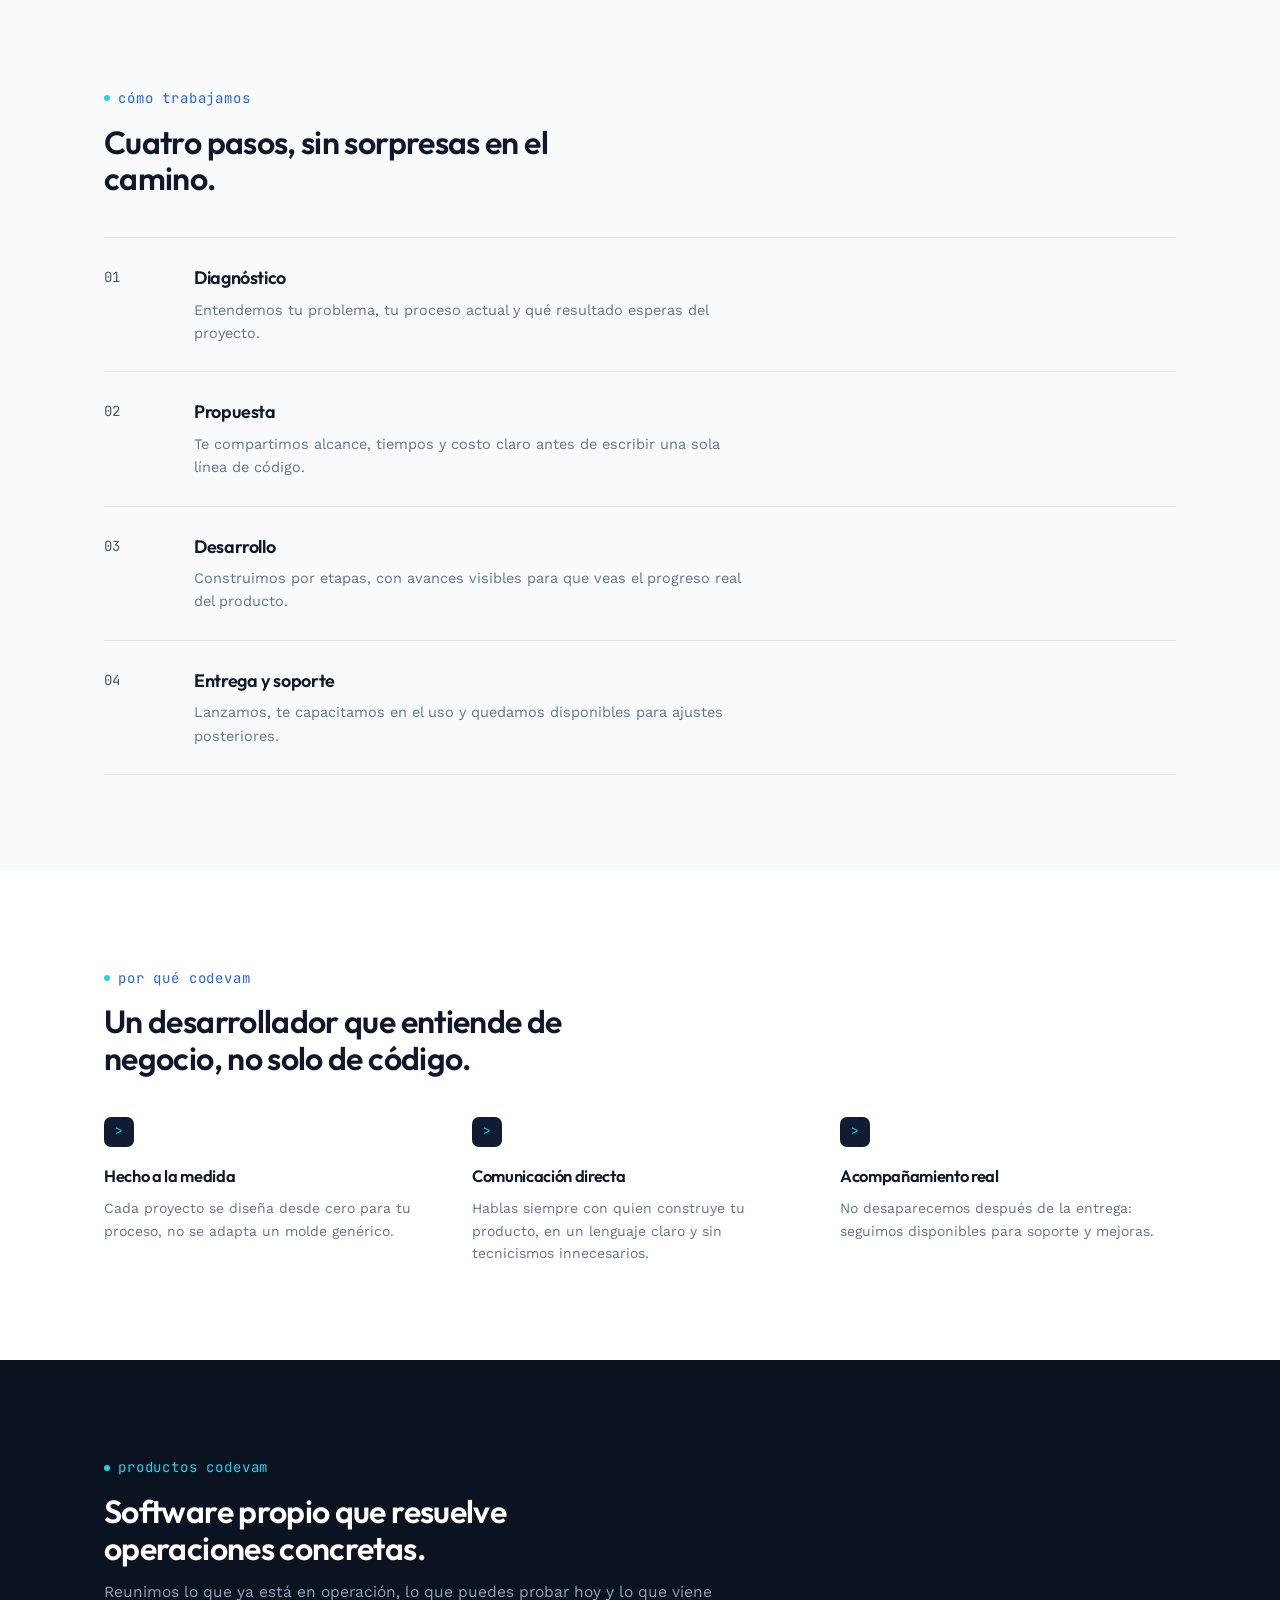
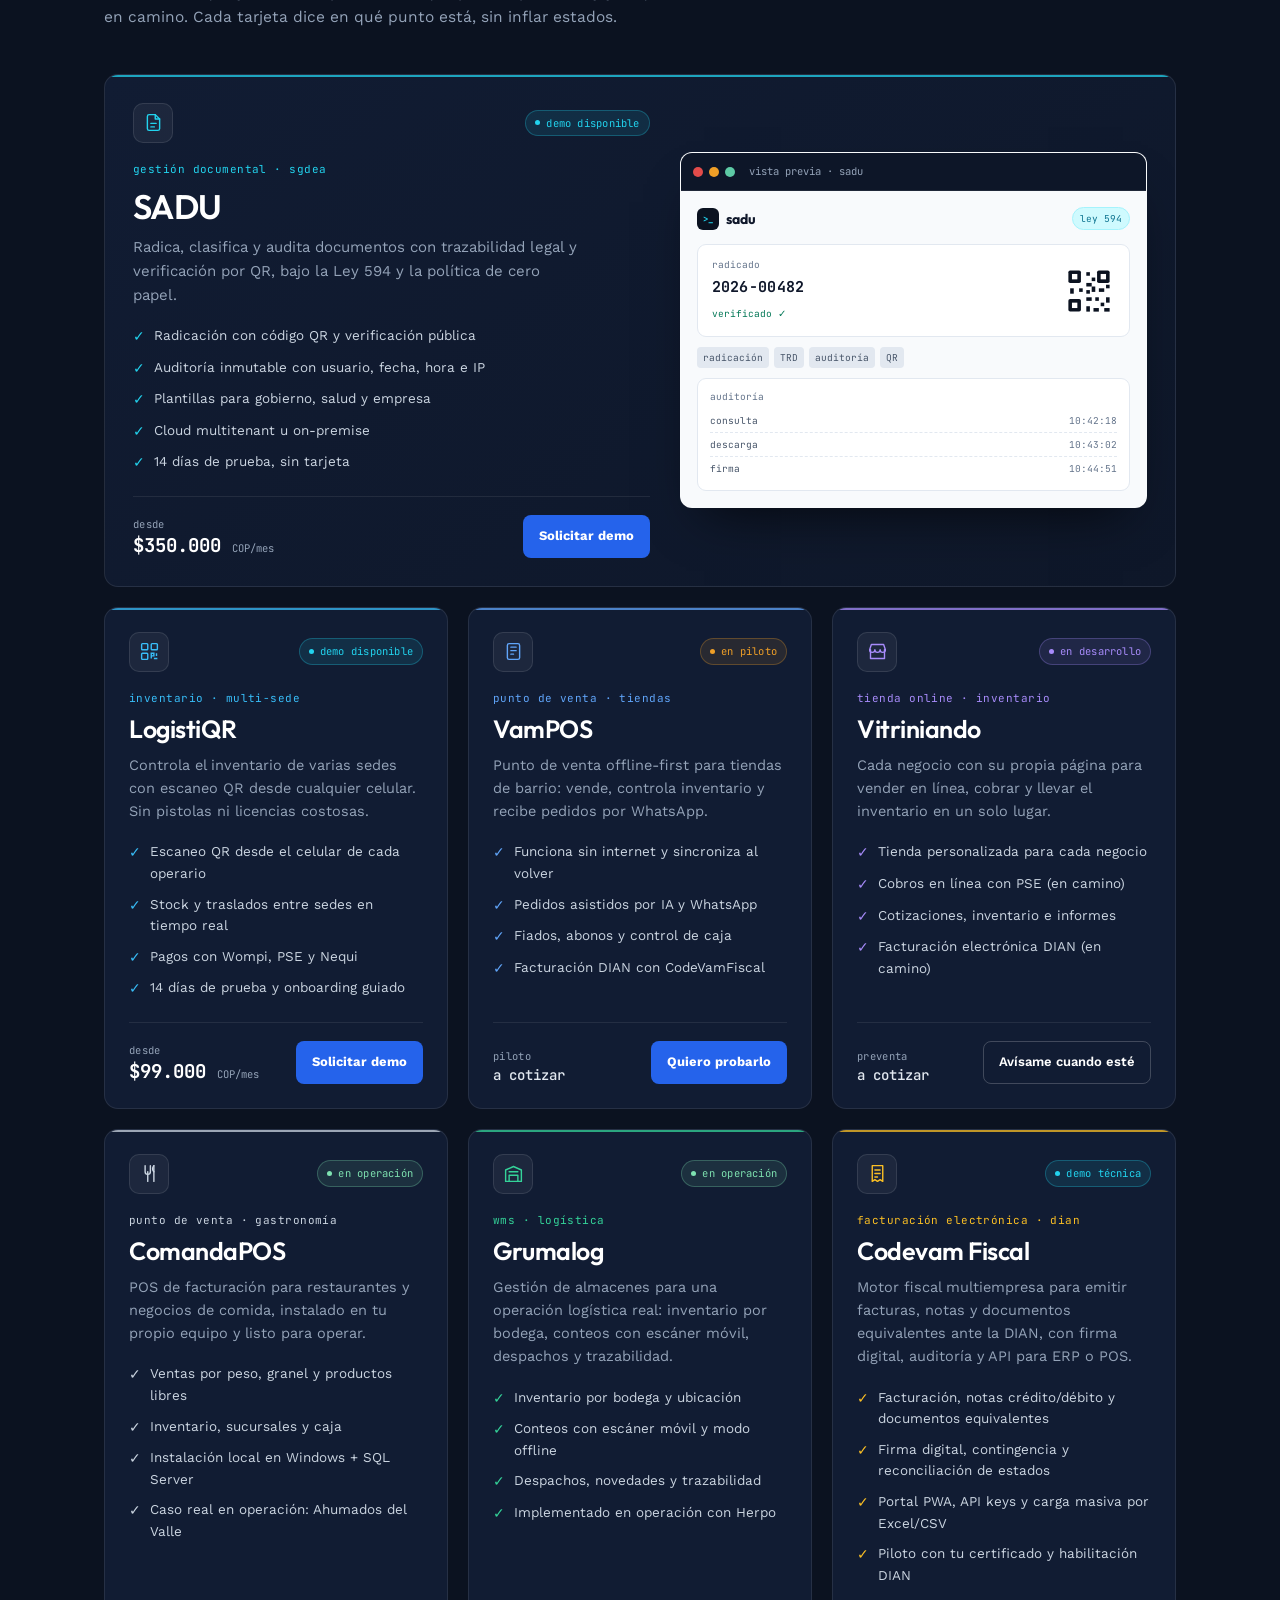
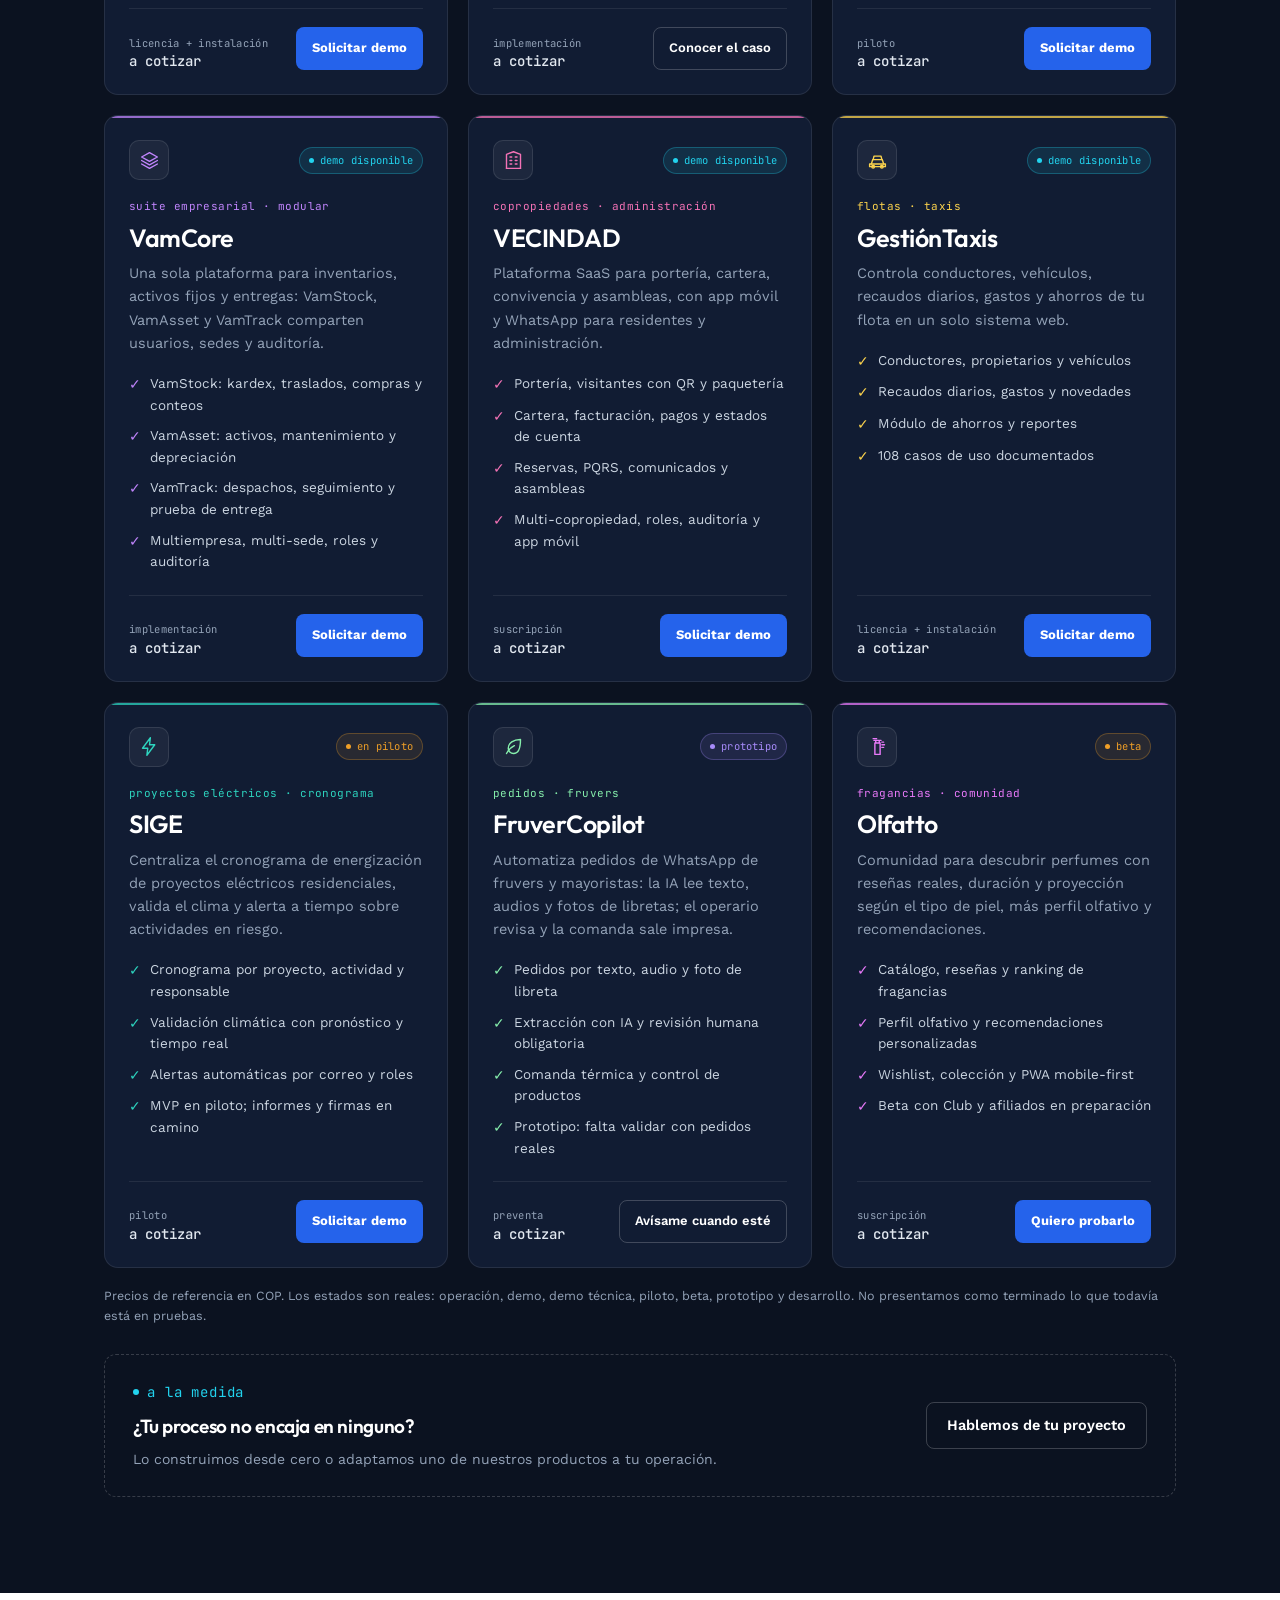
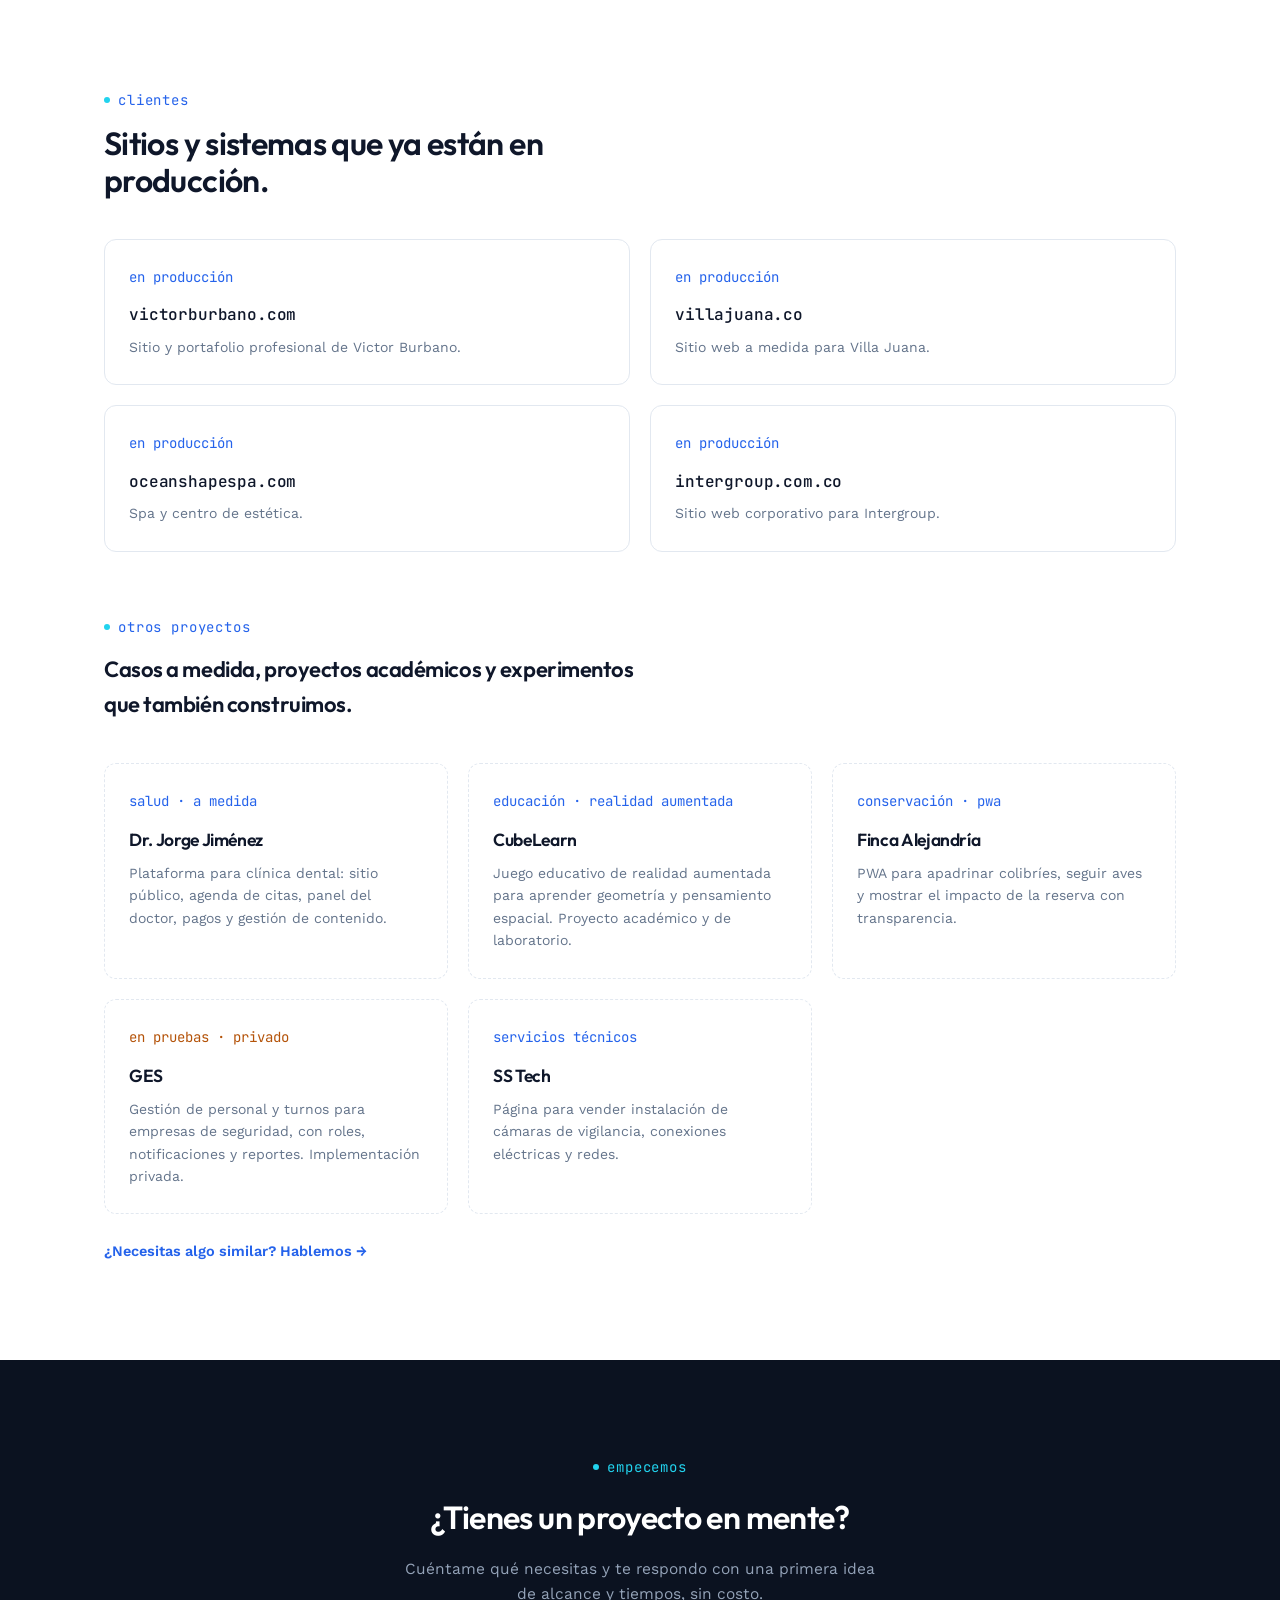
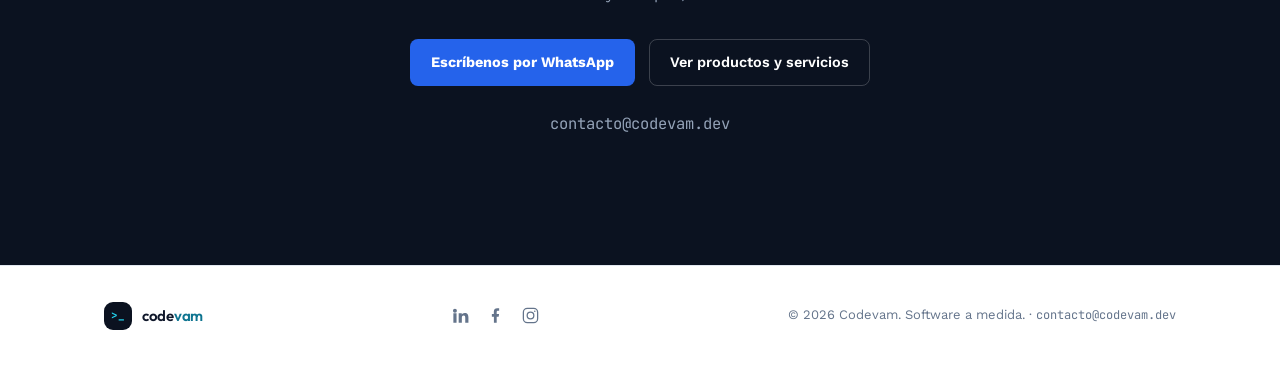
==== commit 7c57c117: "feat: expand product catalog and document project audit" ====
--- a/index.html
+++ b/index.html
@@ -4,9 +4,9 @@
 <head>
   <meta charset="UTF-8">
   <meta name="viewport" content="width=device-width, initial-scale=1.0">
-  <title>Codevam — desarrollo de software a medida en Colombia</title>
+  <title>Codevam — software a medida y productos para operaciones reales</title>
   <meta name="description"
-    content="Codevam diseña y construye software a medida: sitios web, aplicaciones, automatizaciones e integraciones para empresas y personas en Colombia. Cotiza tu proyecto por WhatsApp.">
+    content="Codevam diseña y construye software a medida: sitios web, aplicaciones, automatizaciones e integraciones. También creamos productos como SADU, LogistiQR, Codevam Fiscal, VamCore, VECINDAD, VamPOS, FruverCopilot, Olfatto, SIGE, ComandaPOS y más. Cotiza tu proyecto por WhatsApp.">
   <meta name="theme-color" content="#0B1220">
   <meta name="robots" content="index, follow">
   <link rel="canonical" href="https://codevam.dev/">
@@ -14,19 +14,24 @@
   <!-- Open Graph / redes sociales -->
   <meta property="og:type" content="website">
   <meta property="og:site_name" content="Codevam">
-  <meta property="og:title" content="Codevam — desarrollo de software a medida">
+  <meta property="og:title" content="Codevam — software a medida y productos para operaciones reales">
   <meta property="og:description"
-    content="Diseñamos y construimos software a medida: sitios web, aplicaciones, automatizaciones e integraciones para empresas y personas en Colombia.">
+    content="Diseñamos y construimos software a medida: sitios web, aplicaciones, automatizaciones e integraciones. Conoce nuestros productos SADU, LogistiQR, Codevam Fiscal, VamCore, VECINDAD, VamPOS, FruverCopilot, Olfatto, SIGE, ComandaPOS y más.">
   <meta property="og:url" content="https://codevam.dev/">
   <meta property="og:locale" content="es_CO">
   <meta property="og:image" content="https://codevam.dev/assets/og-image.png">
+  <meta property="og:image:type" content="image/png">
+  <meta property="og:image:width" content="1200">
+  <meta property="og:image:height" content="630">
+  <meta property="og:image:alt" content="Codevam — software a medida y productos propios">
 
   <!-- Twitter Card -->
   <meta name="twitter:card" content="summary_large_image">
-  <meta name="twitter:title" content="Codevam — desarrollo de software a medida">
+  <meta name="twitter:title" content="Codevam — software a medida y productos para operaciones reales">
   <meta name="twitter:description"
-    content="Diseñamos y construimos software a medida para empresas y personas en Colombia.">
+    content="Software a medida y productos propios para operaciones reales: SADU, LogistiQR, Codevam Fiscal, VamCore, VECINDAD y más.">
   <meta name="twitter:image" content="https://codevam.dev/assets/og-image.png">
+  <meta name="twitter:image:alt" content="Codevam — software a medida y productos propios">
 
   <!-- Favicon -->
   <link rel="icon" type="image/svg+xml" href="assets/favicon.svg">
@@ -46,7 +51,9 @@
   "name": "Codevam",
   "description": "Desarrollo de software a medida: sitios web, aplicaciones, automatizaciones e integraciones para empresas y personas.",
   "url": "https://codevam.dev/",
+  "email": "contacto@codevam.dev",
   "telephone": "+57 315 679 3777",
+  "image": "https://codevam.dev/assets/og-image.png",
   "areaServed": "CO",
   "address": {
     "@type": "PostalAddress",
@@ -54,7 +61,11 @@
     "addressRegion": "Valle del Cauca",
     "addressCountry": "CO"
   },
-  "sameAs": [],
+  "sameAs": [
+    "https://www.linkedin.com/company/codevamsoftware/",
+    "https://www.facebook.com/profile.php?id=61594465042102",
+    "https://www.instagram.com/codevam_/?hl=es-la"
+  ],
   "makesOffer": [
     { "@type": "Offer", "itemOffered": { "@type": "Service", "name": "Desarrollo de sitios y aplicaciones web" } },
     { "@type": "Offer", "itemOffered": { "@type": "Service", "name": "Software a medida" } },
@@ -64,320 +75,1049 @@
   ]
 }
 </script>
+  <script type="application/ld+json">
+{
+  "@context": "https://schema.org",
+  "@type": "ItemList",
+  "name": "Productos Codevam",
+  "itemListElement": [
+    {
+      "@type": "ListItem",
+      "position": 1,
+      "item": {
+        "@type": "SoftwareApplication",
+        "name": "SADU",
+        "applicationCategory": "BusinessApplication",
+        "operatingSystem": "Web",
+        "description": "Sistema de gestión documental electrónica (SGDEA) con radicación por QR, auditoría inmutable y cumplimiento de la Ley 594 de 2000.",
+        "offers": {
+          "@type": "Offer",
+          "price": "350000",
+          "priceCurrency": "COP",
+          "availability": "https://schema.org/InStock",
+          "priceSpecification": {
+            "@type": "UnitPriceSpecification",
+            "price": "350000",
+            "priceCurrency": "COP",
+            "billingDuration": "P1M",
+            "unitText": "mes"
+          }
+        }
+      }
+    },
+    {
+      "@type": "ListItem",
+      "position": 2,
+      "item": {
+        "@type": "SoftwareApplication",
+        "name": "LogistiQR",
+        "applicationCategory": "BusinessApplication",
+        "operatingSystem": "Web",
+        "description": "Inventario multi-sede con escaneo QR desde el celular, pagos en línea y prueba gratuita.",
+        "offers": {
+          "@type": "Offer",
+          "price": "99000",
+          "priceCurrency": "COP",
+          "availability": "https://schema.org/InStock",
+          "priceSpecification": {
+            "@type": "UnitPriceSpecification",
+            "price": "99000",
+            "priceCurrency": "COP",
+            "billingDuration": "P1M",
+            "unitText": "mes"
+          }
+        }
+      }
+    },
+    {
+      "@type": "ListItem",
+      "position": 3,
+      "item": {
+        "@type": "SoftwareApplication",
+        "name": "VamPOS",
+        "applicationCategory": "BusinessApplication",
+        "operatingSystem": "Web",
+        "description": "Punto de venta offline-first para tiendas, con pedidos por WhatsApp, fiados y facturación DIAN.",
+        "offers": {
+          "@type": "Offer",
+          "availability": "https://schema.org/PreOrder"
+        }
+      }
+    },
+    {
+      "@type": "ListItem",
+      "position": 4,
+      "item": {
+        "@type": "SoftwareApplication",
+        "name": "ComandaPOS",
+        "applicationCategory": "BusinessApplication",
+        "operatingSystem": "Windows",
+        "description": "Punto de venta de facturación para restaurantes y negocios de comida, con instalación local.",
+        "offers": {
+          "@type": "Offer",
+          "availability": "https://schema.org/InStock"
+        }
+      }
+    },
+    {
+      "@type": "ListItem",
+      "position": 5,
+      "item": {
+        "@type": "SoftwareApplication",
+        "name": "Grumalog",
+        "applicationCategory": "BusinessApplication",
+        "operatingSystem": "Web, Android",
+        "description": "WMS para inventario por bodega, conteos con escáner móvil, despachos y trazabilidad logística.",
+        "offers": {
+          "@type": "Offer",
+          "availability": "https://schema.org/InStock"
+        }
+      }
+    },
+    {
+      "@type": "ListItem",
+      "position": 6,
+      "item": {
+        "@type": "SoftwareApplication",
+        "name": "Codevam Fiscal",
+        "applicationCategory": "FinanceApplication",
+        "operatingSystem": "Web",
+        "description": "Motor de facturación electrónica DIAN multiempresa, con firma digital, auditoría, API y carga masiva.",
+        "offers": {
+          "@type": "Offer",
+          "availability": "https://schema.org/PreOrder"
+        }
+      }
+    },
+    {
+      "@type": "ListItem",
+      "position": 7,
+      "item": {
+        "@type": "SoftwareApplication",
+        "name": "VamCore",
+        "applicationCategory": "BusinessApplication",
+        "operatingSystem": "Web",
+        "description": "Suite empresarial modular con VamStock para inventarios, VamAsset para activos fijos y VamTrack para entregas.",
+        "offers": {
+          "@type": "Offer",
+          "availability": "https://schema.org/PreOrder"
+        }
+      }
+    },
+    {
+      "@type": "ListItem",
+      "position": 8,
+      "item": {
+        "@type": "SoftwareApplication",
+        "name": "VECINDAD",
+        "applicationCategory": "BusinessApplication",
+        "operatingSystem": "Web, Android, iOS",
+        "description": "Plataforma SaaS para administración de copropiedades: portería, cartera, convivencia, asambleas y app móvil.",
+        "offers": {
+          "@type": "Offer",
+          "availability": "https://schema.org/PreOrder"
+        }
+      }
+    },
+    {
+      "@type": "ListItem",
+      "position": 9,
+      "item": {
+        "@type": "SoftwareApplication",
+        "name": "GestiónTaxis",
+        "applicationCategory": "BusinessApplication",
+        "operatingSystem": "Web",
+        "description": "Sistema para gestión operativa y financiera de flotas de taxis: conductores, vehículos, recaudos y ahorros.",
+        "offers": {
+          "@type": "Offer",
+          "availability": "https://schema.org/PreOrder"
+        }
+      }
+    },
+    {
+      "@type": "ListItem",
+      "position": 10,
+      "item": {
+        "@type": "SoftwareApplication",
+        "name": "SIGE",
+        "applicationCategory": "BusinessApplication",
+        "operatingSystem": "Web",
+        "description": "Plataforma para planear y controlar el cronograma de energización de proyectos eléctricos residenciales con validación climática.",
+        "offers": {
+          "@type": "Offer",
+          "availability": "https://schema.org/PreOrder"
+        }
+      }
+    },
+    {
+      "@type": "ListItem",
+      "position": 11,
+      "item": {
+        "@type": "SoftwareApplication",
+        "name": "FruverCopilot",
+        "applicationCategory": "BusinessApplication",
+        "operatingSystem": "Web",
+        "description": "Automatización de pedidos de WhatsApp para fruvers y mayoristas con IA, revisión humana e impresión térmica.",
+        "offers": {
+          "@type": "Offer",
+          "availability": "https://schema.org/PreOrder"
+        }
+      }
+    },
+    {
+      "@type": "ListItem",
+      "position": 12,
+      "item": {
+        "@type": "SoftwareApplication",
+        "name": "Olfatto",
+        "applicationCategory": "LifestyleApplication",
+        "operatingSystem": "Web, Android, iOS",
+        "description": "Comunidad de descubrimiento de fragancias con reseñas, perfil olfativo, recomendaciones y colección personal.",
+        "offers": {
+          "@type": "Offer",
+          "availability": "https://schema.org/PreOrder"
+        }
+      }
+    },
+    {
+      "@type": "ListItem",
+      "position": 13,
+      "item": {
+        "@type": "SoftwareApplication",
+        "name": "Vitriniando",
+        "applicationCategory": "BusinessApplication",
+        "operatingSystem": "Web",
+        "description": "Plataforma para que cada negocio venda en línea, cobre y controle su inventario en un solo lugar.",
+        "offers": {
+          "@type": "Offer",
+          "availability": "https://schema.org/PreOrder"
+        }
+      }
+    }
+  ]
+}
+</script>
 </head>
 
 <body>
 
-  <header>
-    <nav>
-      <div class="brand">
-        <div class="mark"><span>&gt;_</span></div>
+  <a class="skip-link" href="#contenido" data-i18n="skip_link">Saltar al contenido</a>
+
+  <header id="top">
+    <nav aria-label="Navegación principal" data-i18n-aria-label="nav_label">
+      <a href="#top" class="brand" aria-label="Codevam — inicio" data-i18n-aria-label="brand_home">
+        <span class="mark"><span>&gt;_</span></span>
         <span class="wordmark">code<em>vam</em></span>
-      </div>
-      <div class="navlinks">
+      </a>
+
+      <button class="nav-toggle" type="button" aria-expanded="false" aria-controls="navlinks"
+        data-i18n-aria-label="nav_open_menu" aria-label="Abrir menú">
+        <span></span><span></span><span></span>
+      </button>
+
+      <div class="navlinks" id="navlinks">
         <a href="#servicios" data-i18n="nav_servicios">servicios</a>
         <a href="#productos" data-i18n="nav_productos">productos</a>
         <a href="#clientes" data-i18n="nav_clientes">clientes</a>
         <a href="#proceso" data-i18n="nav_proceso">proceso</a>
         <div class="lang-toggle" role="group" aria-label="Idioma / Language">
-          <button type="button" class="lang-option is-active" data-lang="es">ES</button>
-          <button type="button" class="lang-option" data-lang="en">EN</button>
+          <button type="button" class="lang-option is-active" data-lang="es" aria-pressed="true">ES</button>
+          <button type="button" class="lang-option" data-lang="en" aria-pressed="false">EN</button>
         </div>
         <a href="#contacto" class="btn btn-primary" data-i18n="nav_hablemos">hablemos</a>
       </div>
     </nav>
   </header>
 
-  <section class="hero">
-    <div class="wrap hero-grid">
-      <div>
-        <span class="eyebrow" data-i18n="hero_eyebrow">estudio de desarrollo de software</span>
-        <h1 data-i18n-html="hero_h1">Software a la medida,<br>escrito para <span class="accent">tu negocio</span>.</h1>
-        <p class="lead" data-i18n="hero_lead">Diseñamos y construimos sitios web, aplicaciones y sistemas a la medida de
-          empresas y personas. Sin plantillas, sin atajos: cada proyecto se piensa desde cero.</p>
-        <div class="hero-ctas">
-          <a href="#contacto" class="btn btn-primary" data-i18n="hero_cta_primary">Cuéntame tu proyecto</a>
-          <a href="#servicios" class="btn btn-on-dark" data-i18n="hero_cta_secondary">Ver servicios</a>
+  <main id="contenido">
+
+    <section class="hero" aria-labelledby="hero-title">
+      <div class="wrap hero-grid">
+        <div>
+          <span class="eyebrow" data-i18n="hero_eyebrow">estudio de desarrollo de software</span>
+          <h1 id="hero-title" data-i18n-html="hero_h1">Software a la medida,<br>escrito para <span class="accent">tu
+              negocio</span>.</h1>
+          <p class="lead" data-i18n="hero_lead">Diseñamos y construimos sitios web, aplicaciones y sistemas a la medida
+            de empresas y personas. Sin plantillas, sin atajos: cada proyecto se piensa desde cero.</p>
+          <div class="hero-ctas">
+            <a href="#contacto" class="btn btn-primary" data-i18n="hero_cta_primary">Cuéntame tu proyecto</a>
+            <a href="#servicios" class="btn btn-on-dark" data-i18n="hero_cta_secondary">Ver servicios</a>
+          </div>
+        </div>
+        <div class="terminal" aria-hidden="true">
+          <div class="terminal-bar">
+            <span class="dot r"></span><span class="dot y"></span><span class="dot g"></span>
+            <span class="terminal-title" data-i18n="terminal_title">codevam — nueva sesión</span>
+          </div>
+          <div class="terminal-body" id="term"></div>
         </div>
       </div>
-      <div class="terminal">
-        <div class="terminal-bar">
-          <span class="dot r"></span><span class="dot y"></span><span class="dot g"></span>
-          <span class="terminal-title" data-i18n="terminal_title">codevam — nueva sesión</span>
-        </div>
-        <div class="terminal-body" id="term"></div>
+    </section>
+
+    <section id="servicios" aria-labelledby="servicios-title">
+      <div class="wrap">
+        <span class="eyebrow" data-i18n="servicios_eyebrow">qué hacemos</span>
+        <h2 id="servicios-title" class="section-title" style="max-width:520px;" data-i18n="servicios_h2">Un equipo
+          técnico para el software que tu negocio necesita.</h2>
+        <div class="services-grid">
+          <div class="card">
+            <span class="tag" data-i18n="tag_01">01 · web</span>
+            <h3 data-i18n="card1_h3">Sitios y aplicaciones web</h3>
+            <p data-i18n="card1_p">Landing pages, portales, paneles internos y plataformas a la medida, rápidas y
+              fáciles de mantener.</p>
+          </div>
+          <div class="card">
+            <span class="tag" data-i18n="tag_02">02 · software</span>
+            <h3 data-i18n="card2_h3">Software a medida</h3>
+            <p data-i18n="card2_p">Sistemas hechos para tu proceso real: inventarios, reservas, facturación, gestión
+              interna.</p>
+          </div>
+          <div class="card">
+            <span class="tag" data-i18n="tag_03">03 · mobile</span>
+            <h3 data-i18n="card3_h3">Aplicaciones móviles</h3>
+            <p data-i18n="card3_p">Apps para iOS y Android conectadas a tu operación, desde el prototipo hasta la
+              publicación.</p>
+          </div>
+          <div class="card">
+            <span class="tag" data-i18n="tag_04">04 · automatizacion</span>
+            <h3 data-i18n="card4_h3">Automatización e integraciones</h3>
+            <p data-i18n="card4_p">Conectamos tus herramientas y automatizamos tareas repetitivas para que tu equipo
+              gane tiempo.</p>
+          </div>
+          <div class="card">
+            <span class="tag" data-i18n="tag_05">05 · consultoria</span>
+            <h3 data-i18n="card5_h3">Consultoría técnica</h3>
+            <p data-i18n="card5_p">Revisamos tu idea o tu producto actual y te decimos, en claro, qué construir y cómo.
+            </p>
+          </div>
+          <div class="card">
+            <span class="tag" data-i18n="tag_06">06 · soporte</span>
+            <h3 data-i18n="card6_h3">Mantenimiento y soporte</h3>
+            <p data-i18n="card6_p">Acompañamiento después del lanzamiento: mejoras, correcciones y nuevas funciones.</p>
+          </div>
+          <div class="card">
+            <span class="tag" data-i18n="tag_07">07 · excel</span>
+            <h3 data-i18n="card7_h3">Excel y hojas de cálculo</h3>
+            <p data-i18n="card7_p">Fórmulas, tablas dinámicas y automatización de hojas de cálculo — te las armo o te
+              enseño a manejarlas, según lo que necesites.</p>
+          </div>
+        </div>
       </div>
-    </div>
-  </section>
-
-  <section id="servicios">
-    <div class="wrap">
-      <span class="eyebrow" data-i18n="servicios_eyebrow">qué hacemos</span>
-      <h2 style="font-size:32px; max-width:520px;" data-i18n="servicios_h2">Un equipo técnico para el software que tu
-        negocio necesita.</h2>
-      <div class="services-grid">
-        <div class="card">
-          <span class="tag" data-i18n="tag_01">01 · web</span>
-          <h3 data-i18n="card1_h3">Sitios y aplicaciones web</h3>
-          <p data-i18n="card1_p">Landing pages, portales, paneles internos y plataformas a la medida, rápidas y fáciles
-            de mantener.</p>
-        </div>
-        <div class="card">
-          <span class="tag" data-i18n="tag_02">02 · software</span>
-          <h3 data-i18n="card2_h3">Software a medida</h3>
-          <p data-i18n="card2_p">Sistemas hechos para tu proceso real: inventarios, reservas, facturación, gestión
-            interna.</p>
-        </div>
-        <div class="card">
-          <span class="tag" data-i18n="tag_03">03 · mobile</span>
-          <h3 data-i18n="card3_h3">Aplicaciones móviles</h3>
-          <p data-i18n="card3_p">Apps para iOS y Android conectadas a tu operación, desde el prototipo hasta la
-            publicación.</p>
-        </div>
-        <div class="card">
-          <span class="tag" data-i18n="tag_04">04 · automatizacion</span>
-          <h3 data-i18n="card4_h3">Automatización e integraciones</h3>
-          <p data-i18n="card4_p">Conectamos tus herramientas y automatizamos tareas repetitivas para que tu equipo gane
-            tiempo.</p>
-        </div>
-        <div class="card">
-          <span class="tag" data-i18n="tag_05">05 · consultoria</span>
-          <h3 data-i18n="card5_h3">Consultoría técnica</h3>
-          <p data-i18n="card5_p">Revisamos tu idea o tu producto actual y te decimos, en claro, qué construir y cómo.
-          </p>
-        </div>
-        <div class="card">
-          <span class="tag" data-i18n="tag_06">06 · soporte</span>
-          <h3 data-i18n="card6_h3">Mantenimiento y soporte</h3>
-          <p data-i18n="card6_p">Acompañamiento después del lanzamiento: mejoras, correcciones y nuevas funciones.</p>
-        </div>
-        <div class="card">
-          <span class="tag" data-i18n="tag_07">07 · excel</span>
-          <h3 data-i18n="card7_h3">Excel y hojas de cálculo</h3>
-          <p data-i18n="card7_p">Fórmulas, tablas dinámicas y automatización de hojas de cálculo — te las armo o te
-            enseño a manejarlas, según lo que necesites.</p>
+    </section>
+
+    <section id="proceso" class="process" aria-labelledby="proceso-title">
+      <div class="wrap">
+        <span class="eyebrow" data-i18n="proceso_eyebrow">cómo trabajamos</span>
+        <h2 id="proceso-title" class="section-title" style="max-width:480px;" data-i18n="proceso_h2">Cuatro pasos, sin
+          sorpresas en el camino.</h2>
+        <div class="process-list">
+          <div class="process-item">
+            <span class="process-num">01</span>
+            <div>
+              <h3 data-i18n="proc1_h3">Diagnóstico</h3>
+              <p data-i18n="proc1_p">Entendemos tu problema, tu proceso actual y qué resultado esperas del proyecto.</p>
+            </div>
+          </div>
+          <div class="process-item">
+            <span class="process-num">02</span>
+            <div>
+              <h3 data-i18n="proc2_h3">Propuesta</h3>
+              <p data-i18n="proc2_p">Te compartimos alcance, tiempos y costo claro antes de escribir una sola línea de
+                código.</p>
+            </div>
+          </div>
+          <div class="process-item">
+            <span class="process-num">03</span>
+            <div>
+              <h3 data-i18n="proc3_h3">Desarrollo</h3>
+              <p data-i18n="proc3_p">Construimos por etapas, con avances visibles para que veas el progreso real del
+                producto.</p>
+            </div>
+          </div>
+          <div class="process-item">
+            <span class="process-num">04</span>
+            <div>
+              <h3 data-i18n="proc4_h3">Entrega y soporte</h3>
+              <p data-i18n="proc4_p">Lanzamos, te capacitamos en el uso y quedamos disponibles para ajustes posteriores.
+              </p>
+            </div>
+          </div>
         </div>
       </div>
-    </div>
-  </section>
-
-  <section id="proceso" class="process">
-    <div class="wrap">
-      <span class="eyebrow" data-i18n="proceso_eyebrow">cómo trabajamos</span>
-      <h2 style="font-size:32px; max-width:480px;" data-i18n="proceso_h2">Cuatro pasos, sin sorpresas en el camino.</h2>
-      <div class="process-list">
-        <div class="process-item">
-          <span class="process-num">01</span>
+    </section>
+
+    <section aria-labelledby="why-title">
+      <div class="wrap">
+        <span class="eyebrow" data-i18n="why_eyebrow">por qué codevam</span>
+        <h2 id="why-title" class="section-title" style="max-width:520px;" data-i18n="why_h2">Un desarrollador que
+          entiende de negocio, no solo de código.</h2>
+        <div class="why-grid">
           <div>
-            <h3 data-i18n="proc1_h3">Diagnóstico</h3>
-            <p data-i18n="proc1_p">Entendemos tu problema, tu proceso actual y qué resultado esperas del proyecto.</p>
-          </div>
-        </div>
-        <div class="process-item">
-          <span class="process-num">02</span>
+            <div class="num">&#62;</div>
+            <h3 data-i18n="why1_h3">Hecho a la medida</h3>
+            <p data-i18n="why1_p">Cada proyecto se diseña desde cero para tu proceso, no se adapta un molde genérico.</p>
+          </div>
           <div>
-            <h3 data-i18n="proc2_h3">Propuesta</h3>
-            <p data-i18n="proc2_p">Te compartimos alcance, tiempos y costo claro antes de escribir una sola línea de
-              código.</p>
-          </div>
-        </div>
-        <div class="process-item">
-          <span class="process-num">03</span>
+            <div class="num">&#62;</div>
+            <h3 data-i18n="why2_h3">Comunicación directa</h3>
+            <p data-i18n="why2_p">Hablas siempre con quien construye tu producto, en un lenguaje claro y sin
+              tecnicismos innecesarios.</p>
+          </div>
           <div>
-            <h3 data-i18n="proc3_h3">Desarrollo</h3>
-            <p data-i18n="proc3_p">Construimos por etapas, con avances visibles para que veas el progreso real del
-              producto.</p>
-          </div>
-        </div>
-        <div class="process-item">
-          <span class="process-num">04</span>
+            <div class="num">&#62;</div>
+            <h3 data-i18n="why3_h3">Acompañamiento real</h3>
+            <p data-i18n="why3_p">No desaparecemos después de la entrega: seguimos disponibles para soporte y mejoras.
+            </p>
+          </div>
+        </div>
+      </div>
+    </section>
+
+    <section id="productos" class="products" aria-labelledby="productos-title">
+      <div class="wrap">
+        <span class="eyebrow" data-i18n="productos_eyebrow">productos codevam</span>
+        <h2 id="productos-title" class="section-title" style="max-width:560px;" data-i18n="productos_h2">Software
+          propio que resuelve operaciones concretas.</h2>
+        <p class="section-lead" data-i18n="productos_lead">Reunimos lo que ya está en operación, lo que puedes probar
+          hoy y lo que viene en camino. Cada tarjeta dice en qué punto está, sin inflar estados.</p>
+
+        <div class="product-grid">
+          <!-- SADU: producto destacado -->
+          <article class="product-card product-featured product-sadu">
+            <div class="product-copy">
+              <div class="product-head">
+                <span class="product-icon" aria-hidden="true">
+                  <svg viewBox="0 0 24 24" fill="none" stroke="currentColor" stroke-width="1.6"
+                    stroke-linecap="round" stroke-linejoin="round">
+                    <path d="M14 3H7a2 2 0 0 0-2 2v14a2 2 0 0 0 2 2h10a2 2 0 0 0 2-2V8z" />
+                    <path d="M14 3v5h5" />
+                    <path d="M9 13h6M9 17h4" />
+                  </svg>
+                </span>
+                <span class="status status-demo" data-i18n="status_demo">demo disponible</span>
+              </div>
+              <p class="product-kicker" data-i18n="sadu_kicker">gestión documental · sgdea</p>
+              <h3 class="product-name">SADU</h3>
+              <p class="product-tagline" data-i18n="sadu_tagline">Radica, clasifica y audita documentos con
+                trazabilidad legal y verificación por QR, bajo la Ley 594 y la política de cero papel.</p>
+              <ul class="product-features">
+                <li data-i18n="sadu_feat1">Radicación con código QR y verificación pública</li>
+                <li data-i18n="sadu_feat2">Auditoría inmutable con usuario, fecha, hora e IP</li>
+                <li data-i18n="sadu_feat3">Plantillas para gobierno, salud y empresa</li>
+                <li data-i18n="sadu_feat4">Cloud multitenant u on-premise</li>
+                <li data-i18n="sadu_feat5">14 días de prueba, sin tarjeta</li>
+              </ul>
+            </div>
+
+            <div class="product-preview" aria-hidden="true">
+              <div class="preview-bar">
+                <span class="dot r"></span><span class="dot y"></span><span class="dot g"></span>
+                <span class="preview-url" data-i18n="sadu_preview_url">vista previa · sadu</span>
+              </div>
+              <div class="preview-body">
+                <div class="preview-top">
+                  <div class="preview-brand"><span class="preview-mark">&gt;_</span><span>sadu</span></div>
+                  <span class="preview-pill" data-i18n="sadu_preview_pill">ley 594</span>
+                </div>
+                <div class="preview-radicado">
+                  <div>
+                    <span class="preview-label" data-i18n="sadu_preview_label">radicado</span>
+                    <strong class="preview-code">2026-00482</strong>
+                    <span class="preview-ok" data-i18n="sadu_preview_ok">verificado ✓</span>
+                  </div>
+                  <svg class="preview-qr" viewBox="0 0 29 29" aria-hidden="true">
+                    <rect width="29" height="29" rx="2" fill="#fff" />
+                    <g fill="#0B1220">
+                      <rect x="3" y="3" width="7" height="7" rx="1" />
+                      <rect x="19" y="3" width="7" height="7" rx="1" />
+                      <rect x="3" y="19" width="7" height="7" rx="1" />
+                      <rect x="5" y="5" width="3" height="3" fill="#fff" />
+                      <rect x="21" y="5" width="3" height="3" fill="#fff" />
+                      <rect x="5" y="21" width="3" height="3" fill="#fff" />
+                      <rect x="13" y="4" width="2" height="2" />
+                      <rect x="16" y="7" width="2" height="2" />
+                      <rect x="13" y="10" width="3" height="2" />
+                      <rect x="4" y="13" width="2" height="3" />
+                      <rect x="9" y="13" width="2" height="2" />
+                      <rect x="13" y="14" width="2" height="2" />
+                      <rect x="16" y="12" width="2" height="3" />
+                      <rect x="20" y="13" width="3" height="2" />
+                      <rect x="24" y="11" width="2" height="2" />
+                      <rect x="13" y="18" width="3" height="2" />
+                      <rect x="18" y="18" width="2" height="2" />
+                      <rect x="21" y="21" width="2" height="2" />
+                      <rect x="24" y="18" width="2" height="3" />
+                      <rect x="13" y="23" width="2" height="3" />
+                      <rect x="17" y="24" width="3" height="2" />
+                      <rect x="23" y="24" width="3" height="2" />
+                    </g>
+                  </svg>
+                </div>
+                <div class="preview-tags">
+                  <span data-i18n="sadu_preview_tag1">radicación</span>
+                  <span data-i18n="sadu_preview_tag2">TRD</span>
+                  <span data-i18n="sadu_preview_tag3">auditoría</span>
+                  <span data-i18n="sadu_preview_tag4">QR</span>
+                </div>
+                <div class="preview-audit">
+                  <span class="preview-audit-title" data-i18n="sadu_preview_audit">auditoría</span>
+                  <div class="preview-audit-row"><span data-i18n="sadu_preview_event1">consulta</span><span>10:42:18</span></div>
+                  <div class="preview-audit-row"><span data-i18n="sadu_preview_event2">descarga</span><span>10:43:02</span></div>
+                  <div class="preview-audit-row"><span data-i18n="sadu_preview_event3">firma</span><span>10:44:51</span></div>
+                </div>
+              </div>
+            </div>
+
+            <div class="product-foot">
+              <div class="product-price">
+                <span class="price-label" data-i18n="price_from">desde</span>
+                <span class="price-value" data-i18n-html="sadu_price">$350.000 <small>COP/mes</small></span>
+              </div>
+              <button type="button" class="btn btn-primary product-cta" data-product="SADU" data-intent="demo"
+                aria-haspopup="dialog" aria-controls="wa-modal" data-i18n="cta_demo">Solicitar demo</button>
+            </div>
+          </article>
+
+          <!-- LogistiQR -->
+          <article class="product-card product-logistiqr">
+            <div class="product-head">
+              <span class="product-icon" aria-hidden="true">
+                <svg viewBox="0 0 24 24" fill="none" stroke="currentColor" stroke-width="1.6">
+                  <rect x="3" y="3" width="7" height="7" rx="1" />
+                  <rect x="14" y="3" width="7" height="7" rx="1" />
+                  <rect x="3" y="14" width="7" height="7" rx="1" />
+                  <path d="M14 14h3v3h-3zM20 14v3M17 20h4M14 17v3" />
+                </svg>
+              </span>
+              <span class="status status-demo" data-i18n="status_demo">demo disponible</span>
+            </div>
+            <p class="product-kicker" data-i18n="logistiqr_kicker">inventario · multi-sede</p>
+            <h3 class="product-name">LogistiQR</h3>
+            <p class="product-tagline" data-i18n="logistiqr_tagline">Controla el inventario de varias sedes con
+              escaneo QR desde cualquier celular. Sin pistolas ni licencias costosas.</p>
+            <ul class="product-features">
+              <li data-i18n="logistiqr_feat1">Escaneo QR desde el celular de cada operario</li>
+              <li data-i18n="logistiqr_feat2">Stock y traslados entre sedes en tiempo real</li>
+              <li data-i18n="logistiqr_feat3">Pagos con Wompi, PSE y Nequi</li>
+              <li data-i18n="logistiqr_feat4">14 días de prueba y onboarding guiado</li>
+            </ul>
+            <div class="product-foot">
+              <div class="product-price">
+                <span class="price-label" data-i18n="price_from">desde</span>
+                <span class="price-value" data-i18n-html="logistiqr_price">$99.000 <small>COP/mes</small></span>
+              </div>
+              <button type="button" class="btn btn-primary product-cta" data-product="LogistiQR" data-intent="demo"
+                aria-haspopup="dialog" aria-controls="wa-modal" data-i18n="cta_demo">Solicitar demo</button>
+            </div>
+          </article>
+
+          <!-- VamPOS -->
+          <article class="product-card product-vampos">
+            <div class="product-head">
+              <span class="product-icon" aria-hidden="true">
+                <svg viewBox="0 0 24 24" fill="none" stroke="currentColor" stroke-width="1.6"
+                  stroke-linecap="round" stroke-linejoin="round">
+                  <rect x="5" y="3" width="14" height="18" rx="2" />
+                  <path d="M9 7h6M9 11h6M9 15h3" />
+                </svg>
+              </span>
+              <span class="status status-beta" data-i18n="status_beta">en piloto</span>
+            </div>
+            <p class="product-kicker" data-i18n="vampos_kicker">punto de venta · tiendas</p>
+            <h3 class="product-name">VamPOS</h3>
+            <p class="product-tagline" data-i18n="vampos_tagline">Punto de venta offline-first para tiendas de barrio:
+              vende, controla inventario y recibe pedidos por WhatsApp.</p>
+            <ul class="product-features">
+              <li data-i18n="vampos_feat1">Funciona sin internet y sincroniza al volver</li>
+              <li data-i18n="vampos_feat2">Pedidos asistidos por IA y WhatsApp</li>
+              <li data-i18n="vampos_feat3">Fiados, abonos y control de caja</li>
+              <li data-i18n="vampos_feat4">Facturación DIAN con CodeVamFiscal</li>
+            </ul>
+            <div class="product-foot">
+              <div class="product-price">
+                <span class="price-label" data-i18n="price_pilot">piloto</span>
+                <span class="price-value price-text" data-i18n="price_quote">a cotizar</span>
+              </div>
+              <button type="button" class="btn btn-primary product-cta" data-product="VamPOS" data-intent="demo"
+                aria-haspopup="dialog" aria-controls="wa-modal" data-i18n="cta_try">Quiero probarlo</button>
+            </div>
+          </article>
+
+          <!-- Vitriniando -->
+          <article class="product-card product-vitriniando">
+            <div class="product-head">
+              <span class="product-icon" aria-hidden="true">
+                <svg viewBox="0 0 24 24" fill="none" stroke="currentColor" stroke-width="1.6"
+                  stroke-linecap="round" stroke-linejoin="round">
+                  <path d="M4 10v10h16V10" />
+                  <path d="M3 10l2-6h14l2 6" />
+                  <path d="M3 10a3 3 0 0 0 6 0 3 3 0 0 0 6 0 3 3 0 0 0 6 0" />
+                </svg>
+              </span>
+              <span class="status status-dev" data-i18n="status_dev">en desarrollo</span>
+            </div>
+            <p class="product-kicker" data-i18n="vitriniando_kicker">tienda online · inventario</p>
+            <h3 class="product-name">Vitriniando</h3>
+            <p class="product-tagline" data-i18n="vitriniando_tagline">Cada negocio con su propia página para vender en
+              línea, cobrar y llevar el inventario en un solo lugar.</p>
+            <ul class="product-features">
+              <li data-i18n="vitriniando_feat1">Tienda personalizada para cada negocio</li>
+              <li data-i18n="vitriniando_feat2">Cobros en línea con PSE</li>
+              <li data-i18n="vitriniando_feat3">Cotizaciones, inventario e informes</li>
+              <li data-i18n="vitriniando_feat4">Facturación electrónica DIAN</li>
+            </ul>
+            <div class="product-foot">
+              <div class="product-price">
+                <span class="price-label" data-i18n="price_presale">preventa</span>
+                <span class="price-value price-text" data-i18n="price_quote">a cotizar</span>
+              </div>
+              <button type="button" class="btn btn-on-dark product-cta" data-product="Vitriniando" data-intent="notify"
+                aria-haspopup="dialog" aria-controls="wa-modal" data-i18n="cta_notify">Avísame cuando esté</button>
+            </div>
+          </article>
+
+          <!-- ComandaPOS -->
+          <article class="product-card product-comanda">
+            <div class="product-head">
+              <span class="product-icon" aria-hidden="true">
+                <svg viewBox="0 0 24 24" fill="none" stroke="currentColor" stroke-width="1.6"
+                  stroke-linecap="round" stroke-linejoin="round">
+                  <path d="M7 3v7a3 3 0 0 0 6 0V3" />
+                  <path d="M10 10v11" />
+                  <path d="M17 3v18" />
+                  <path d="M17 3c-2 2-2 5 0 7" />
+                </svg>
+              </span>
+              <span class="status status-live" data-i18n="status_live">en operación</span>
+            </div>
+            <p class="product-kicker" data-i18n="comandapos_kicker">punto de venta · gastronomía</p>
+            <h3 class="product-name">ComandaPOS</h3>
+            <p class="product-tagline" data-i18n="comandapos_tagline">POS de facturación para restaurantes y negocios
+              de comida, instalado en tu propio equipo y listo para operar.</p>
+            <ul class="product-features">
+              <li data-i18n="comandapos_feat1">Ventas por peso, granel y productos libres</li>
+              <li data-i18n="comandapos_feat2">Inventario, sucursales y caja</li>
+              <li data-i18n="comandapos_feat3">Instalación local en Windows + SQL Server</li>
+              <li data-i18n="comandapos_feat4">Caso real en operación: Ahumados del Valle</li>
+            </ul>
+            <div class="product-foot">
+              <div class="product-price">
+                <span class="price-label" data-i18n="price_license">licencia + instalación</span>
+                <span class="price-value price-text" data-i18n="price_quote">a cotizar</span>
+              </div>
+              <button type="button" class="btn btn-primary product-cta" data-product="ComandaPOS" data-intent="demo"
+                aria-haspopup="dialog" aria-controls="wa-modal" data-i18n="cta_demo">Solicitar demo</button>
+            </div>
+          </article>
+
+          <!-- Grumalog -->
+          <article class="product-card product-grumalog">
+            <div class="product-head">
+              <span class="product-icon" aria-hidden="true">
+                <svg viewBox="0 0 24 24" fill="none" stroke="currentColor" stroke-width="1.6"
+                  stroke-linecap="round" stroke-linejoin="round">
+                  <path d="M3 21V8l9-4 9 4v13" />
+                  <path d="M3 21h18M7 21v-7h10v7M7 10h10" />
+                </svg>
+              </span>
+              <span class="status status-live" data-i18n="status_live">en operación</span>
+            </div>
+            <p class="product-kicker" data-i18n="grumalog_kicker">wms · logística</p>
+            <h3 class="product-name">Grumalog</h3>
+            <p class="product-tagline" data-i18n="grumalog_tagline">Gestión de almacenes para una operación
+              logística real: inventario por bodega, conteos con escáner móvil, despachos y trazabilidad.</p>
+            <ul class="product-features">
+              <li data-i18n="grumalog_feat1">Inventario por bodega y ubicación</li>
+              <li data-i18n="grumalog_feat2">Conteos con escáner móvil y modo offline</li>
+              <li data-i18n="grumalog_feat3">Despachos, novedades y trazabilidad</li>
+              <li data-i18n="grumalog_feat4">Implementado en operación con Herpo</li>
+            </ul>
+            <div class="product-foot">
+              <div class="product-price">
+                <span class="price-label" data-i18n="price_implementation">implementación</span>
+                <span class="price-value price-text" data-i18n="price_quote">a cotizar</span>
+              </div>
+              <button type="button" class="btn btn-on-dark product-cta" data-product="Grumalog" data-intent="info"
+                aria-haspopup="dialog" aria-controls="wa-modal" data-i18n="cta_info">Conocer el caso</button>
+            </div>
+          </article>
+
+          <!-- Codevam Fiscal -->
+          <article class="product-card product-codevamfiscal">
+            <div class="product-head">
+              <span class="product-icon" aria-hidden="true">
+                <svg viewBox="0 0 24 24" fill="none" stroke="currentColor" stroke-width="1.6"
+                  stroke-linecap="round" stroke-linejoin="round">
+                  <path d="M6 3h12v18l-3-2-3 2-3-2-3 2V3z" />
+                  <path d="M9 8h6M9 12h6M9 16h3" />
+                </svg>
+              </span>
+              <span class="status status-demo" data-i18n="status_tech_demo">demo técnica</span>
+            </div>
+            <p class="product-kicker" data-i18n="codevamfiscal_kicker">facturación electrónica · dian</p>
+            <h3 class="product-name">Codevam Fiscal</h3>
+            <p class="product-tagline" data-i18n="codevamfiscal_tagline">Motor fiscal multiempresa para emitir
+              facturas, notas y documentos equivalentes ante la DIAN, con firma digital, auditoría y API para ERP o
+              POS.</p>
+            <ul class="product-features">
+              <li data-i18n="codevamfiscal_feat1">Facturación, notas crédito/débito y documentos equivalentes</li>
+              <li data-i18n="codevamfiscal_feat2">Firma digital, contingencia y reconciliación de estados</li>
+              <li data-i18n="codevamfiscal_feat3">Portal PWA, API keys y carga masiva por Excel/CSV</li>
+              <li data-i18n="codevamfiscal_feat4">Piloto con tu certificado y habilitación DIAN</li>
+            </ul>
+            <div class="product-foot">
+              <div class="product-price">
+                <span class="price-label" data-i18n="price_pilot">piloto</span>
+                <span class="price-value price-text" data-i18n="price_quote">a cotizar</span>
+              </div>
+              <button type="button" class="btn btn-primary product-cta" data-product="Codevam Fiscal"
+                data-intent="demo" aria-haspopup="dialog" aria-controls="wa-modal" data-i18n="cta_demo">Solicitar
+                demo</button>
+            </div>
+          </article>
+
+          <!-- VamCore -->
+          <article class="product-card product-vamcore">
+            <div class="product-head">
+              <span class="product-icon" aria-hidden="true">
+                <svg viewBox="0 0 24 24" fill="none" stroke="currentColor" stroke-width="1.6"
+                  stroke-linecap="round" stroke-linejoin="round">
+                  <path d="M12 3 3 8l9 5 9-5-9-5z" />
+                  <path d="m3 12 9 5 9-5M3 16l9 5 9-5" />
+                </svg>
+              </span>
+              <span class="status status-demo" data-i18n="status_demo">demo disponible</span>
+            </div>
+            <p class="product-kicker" data-i18n="vamcore_kicker">suite empresarial · modular</p>
+            <h3 class="product-name">VamCore</h3>
+            <p class="product-tagline" data-i18n="vamcore_tagline">Una sola plataforma para inventarios, activos
+              fijos y entregas: VamStock, VamAsset y VamTrack comparten usuarios, sedes y auditoría.</p>
+            <ul class="product-features">
+              <li data-i18n="vamcore_feat1">VamStock: kardex, traslados, compras y conteos</li>
+              <li data-i18n="vamcore_feat2">VamAsset: activos, mantenimiento y depreciación</li>
+              <li data-i18n="vamcore_feat3">VamTrack: despachos, seguimiento y prueba de entrega</li>
+              <li data-i18n="vamcore_feat4">Multiempresa, multi-sede, roles y auditoría</li>
+            </ul>
+            <div class="product-foot">
+              <div class="product-price">
+                <span class="price-label" data-i18n="price_implementation">implementación</span>
+                <span class="price-value price-text" data-i18n="price_quote">a cotizar</span>
+              </div>
+              <button type="button" class="btn btn-primary product-cta" data-product="VamCore" data-intent="demo"
+                aria-haspopup="dialog" aria-controls="wa-modal" data-i18n="cta_demo">Solicitar demo</button>
+            </div>
+          </article>
+
+          <!-- VECINDAD -->
+          <article class="product-card product-vecindad">
+            <div class="product-head">
+              <span class="product-icon" aria-hidden="true">
+                <svg viewBox="0 0 24 24" fill="none" stroke="currentColor" stroke-width="1.6"
+                  stroke-linecap="round" stroke-linejoin="round">
+                  <path d="M4 21V5l8-3 8 3v16" />
+                  <path d="M4 21h16M8 8h2M14 8h2M8 12h2M14 12h2M8 16h2M14 16h2" />
+                </svg>
+              </span>
+              <span class="status status-demo" data-i18n="status_demo">demo disponible</span>
+            </div>
+            <p class="product-kicker" data-i18n="vecindad_kicker">copropiedades · administración</p>
+            <h3 class="product-name">VECINDAD</h3>
+            <p class="product-tagline" data-i18n="vecindad_tagline">Plataforma SaaS para portería, cartera,
+              convivencia y asambleas, con app móvil y WhatsApp para residentes y administración.</p>
+            <ul class="product-features">
+              <li data-i18n="vecindad_feat1">Portería, visitantes con QR y paquetería</li>
+              <li data-i18n="vecindad_feat2">Cartera, facturación, pagos y estados de cuenta</li>
+              <li data-i18n="vecindad_feat3">Reservas, PQRS, comunicados y asambleas</li>
+              <li data-i18n="vecindad_feat4">Multi-copropiedad, roles, auditoría y app móvil</li>
+            </ul>
+            <div class="product-foot">
+              <div class="product-price">
+                <span class="price-label" data-i18n="price_subscription">suscripción</span>
+                <span class="price-value price-text" data-i18n="price_quote">a cotizar</span>
+              </div>
+              <button type="button" class="btn btn-primary product-cta" data-product="VECINDAD" data-intent="demo"
+                aria-haspopup="dialog" aria-controls="wa-modal" data-i18n="cta_demo">Solicitar demo</button>
+            </div>
+          </article>
+
+          <!-- GestiónTaxis -->
+          <article class="product-card product-gestiontaxis">
+            <div class="product-head">
+              <span class="product-icon" aria-hidden="true">
+                <svg viewBox="0 0 24 24" fill="none" stroke="currentColor" stroke-width="1.6"
+                  stroke-linecap="round" stroke-linejoin="round">
+                  <path d="M5 16l1.5-5h11L19 16" />
+                  <path d="M3 16h18v3H3z" />
+                  <circle cx="7" cy="19" r="1.5" />
+                  <circle cx="17" cy="19" r="1.5" />
+                  <path d="M7 11l1-4h8l1 4" />
+                </svg>
+              </span>
+              <span class="status status-demo" data-i18n="status_demo">demo disponible</span>
+            </div>
+            <p class="product-kicker" data-i18n="gestiontaxis_kicker">flotas · taxis</p>
+            <h3 class="product-name">GestiónTaxis</h3>
+            <p class="product-tagline" data-i18n="gestiontaxis_tagline">Controla conductores, vehículos, recaudos
+              diarios, gastos y ahorros de tu flota en un solo sistema web.</p>
+            <ul class="product-features">
+              <li data-i18n="gestiontaxis_feat1">Conductores, propietarios y vehículos</li>
+              <li data-i18n="gestiontaxis_feat2">Recaudos diarios, gastos y novedades</li>
+              <li data-i18n="gestiontaxis_feat3">Módulo de ahorros y reportes</li>
+              <li data-i18n="gestiontaxis_feat4">108 casos de uso documentados</li>
+            </ul>
+            <div class="product-foot">
+              <div class="product-price">
+                <span class="price-label" data-i18n="price_license">licencia + instalación</span>
+                <span class="price-value price-text" data-i18n="price_quote">a cotizar</span>
+              </div>
+              <button type="button" class="btn btn-primary product-cta" data-product="GestiónTaxis"
+                data-intent="demo" aria-haspopup="dialog" aria-controls="wa-modal" data-i18n="cta_demo">Solicitar
+                demo</button>
+            </div>
+          </article>
+
+          <!-- SIGE -->
+          <article class="product-card product-sige">
+            <div class="product-head">
+              <span class="product-icon" aria-hidden="true">
+                <svg viewBox="0 0 24 24" fill="none" stroke="currentColor" stroke-width="1.6"
+                  stroke-linecap="round" stroke-linejoin="round">
+                  <path d="M13 2 4 14h6l-1 8 9-12h-6l1-8z" />
+                </svg>
+              </span>
+              <span class="status status-beta" data-i18n="status_beta">en piloto</span>
+            </div>
+            <p class="product-kicker" data-i18n="sige_kicker">proyectos eléctricos · cronograma</p>
+            <h3 class="product-name">SIGE</h3>
+            <p class="product-tagline" data-i18n="sige_tagline">Centraliza el cronograma de energización de proyectos
+              eléctricos residenciales, valida el clima y alerta a tiempo sobre actividades en riesgo.</p>
+            <ul class="product-features">
+              <li data-i18n="sige_feat1">Cronograma por proyecto, actividad y responsable</li>
+              <li data-i18n="sige_feat2">Validación climática con pronóstico y tiempo real</li>
+              <li data-i18n="sige_feat3">Alertas automáticas por correo y roles</li>
+              <li data-i18n="sige_feat4">MVP en piloto; informes y firmas en camino</li>
+            </ul>
+            <div class="product-foot">
+              <div class="product-price">
+                <span class="price-label" data-i18n="price_pilot">piloto</span>
+                <span class="price-value price-text" data-i18n="price_quote">a cotizar</span>
+              </div>
+              <button type="button" class="btn btn-primary product-cta" data-product="SIGE" data-intent="demo"
+                aria-haspopup="dialog" aria-controls="wa-modal" data-i18n="cta_demo">Solicitar demo</button>
+            </div>
+          </article>
+
+          <!-- FruverCopilot -->
+          <article class="product-card product-fruvercopilot">
+            <div class="product-head">
+              <span class="product-icon" aria-hidden="true">
+                <svg viewBox="0 0 24 24" fill="none" stroke="currentColor" stroke-width="1.6"
+                  stroke-linecap="round" stroke-linejoin="round">
+                  <path d="M20 4c-8 0-14 4-14 10a6 6 0 0 0 6 6c6 0 8-6 8-16z" />
+                  <path d="M4 20c2-4 5-7 9-9" />
+                </svg>
+              </span>
+              <span class="status status-dev" data-i18n="status_prototype">prototipo</span>
+            </div>
+            <p class="product-kicker" data-i18n="fruvercopilot_kicker">pedidos · fruvers</p>
+            <h3 class="product-name">FruverCopilot</h3>
+            <p class="product-tagline" data-i18n="fruvercopilot_tagline">Automatiza pedidos de WhatsApp de fruvers y
+              mayoristas: la IA lee texto, audios y fotos de libretas; el operario revisa y la comanda sale impresa.</p>
+            <ul class="product-features">
+              <li data-i18n="fruvercopilot_feat1">Pedidos por texto, audio y foto de libreta</li>
+              <li data-i18n="fruvercopilot_feat2">Extracción con IA y revisión humana obligatoria</li>
+              <li data-i18n="fruvercopilot_feat3">Comanda térmica y control de productos</li>
+              <li data-i18n="fruvercopilot_feat4">Prototipo: falta validar con pedidos reales</li>
+            </ul>
+            <div class="product-foot">
+              <div class="product-price">
+                <span class="price-label" data-i18n="price_presale">preventa</span>
+                <span class="price-value price-text" data-i18n="price_quote">a cotizar</span>
+              </div>
+              <button type="button" class="btn btn-on-dark product-cta" data-product="FruverCopilot"
+                data-intent="notify" aria-haspopup="dialog" aria-controls="wa-modal" data-i18n="cta_notify">Avísame
+                cuando esté</button>
+            </div>
+          </article>
+
+          <!-- Olfatto -->
+          <article class="product-card product-olfatto">
+            <div class="product-head">
+              <span class="product-icon" aria-hidden="true">
+                <svg viewBox="0 0 24 24" fill="none" stroke="currentColor" stroke-width="1.6"
+                  stroke-linecap="round" stroke-linejoin="round">
+                  <path d="M9 8h6v13H9zM10 8V5h4v3M8 5h8M7 3h4" />
+                  <path d="M17 7h2M17 10h3M17 13h2" />
+                </svg>
+              </span>
+              <span class="status status-beta" data-i18n="status_beta_product">beta</span>
+            </div>
+            <p class="product-kicker" data-i18n="olfatto_kicker">fragancias · comunidad</p>
+            <h3 class="product-name">Olfatto</h3>
+            <p class="product-tagline" data-i18n="olfatto_tagline">Comunidad para descubrir perfumes con reseñas
+              reales, duración y proyección según el tipo de piel, más perfil olfativo y recomendaciones.</p>
+            <ul class="product-features">
+              <li data-i18n="olfatto_feat1">Catálogo, reseñas y ranking de fragancias</li>
+              <li data-i18n="olfatto_feat2">Perfil olfativo y recomendaciones personalizadas</li>
+              <li data-i18n="olfatto_feat3">Wishlist, colección y PWA mobile-first</li>
+              <li data-i18n="olfatto_feat4">Beta con Club y afiliados en preparación</li>
+            </ul>
+            <div class="product-foot">
+              <div class="product-price">
+                <span class="price-label" data-i18n="price_subscription">suscripción</span>
+                <span class="price-value price-text" data-i18n="price_quote">a cotizar</span>
+              </div>
+              <button type="button" class="btn btn-primary product-cta" data-product="Olfatto" data-intent="demo"
+                aria-haspopup="dialog" aria-controls="wa-modal" data-i18n="cta_try">Quiero probarlo</button>
+            </div>
+          </article>
+        </div>
+
+        <p class="product-note" data-i18n="product_note">Precios de referencia en COP. Los estados son reales:
+          operación, demo, demo técnica, piloto, beta, prototipo y desarrollo. No presentamos como terminado lo que
+          todavía está en pruebas.</p>
+
+        <div class="product-custom">
           <div>
-            <h3 data-i18n="proc4_h3">Entrega y soporte</h3>
-            <p data-i18n="proc4_p">Lanzamos, te capacitamos en el uso y quedamos disponibles para ajustes posteriores.
-            </p>
-          </div>
+            <span class="eyebrow" data-i18n="custom_eyebrow">a la medida</span>
+            <h3 data-i18n="custom_h3">¿Tu proceso no encaja en ninguno?</h3>
+            <p data-i18n="custom_p">Lo construimos desde cero o adaptamos uno de nuestros productos a tu operación.</p>
+          </div>
+          <a href="#contacto" class="btn btn-on-dark" data-i18n="custom_cta">Hablemos de tu proyecto</a>
         </div>
       </div>
-    </div>
-  </section>
-
-  <section>
-    <div class="wrap">
-      <span class="eyebrow" data-i18n="why_eyebrow">por qué codevam</span>
-      <h2 style="font-size:32px; max-width:520px;" data-i18n="why_h2">Un desarrollador que entiende de negocio, no solo
-        de código.</h2>
-      <div class="why-grid">
-        <div>
-          <div class="num">&#62;</div>
-          <h3 data-i18n="why1_h3">Hecho a la medida</h3>
-          <p data-i18n="why1_p">Cada proyecto se diseña desde cero para tu proceso, no se adapta un molde genérico.</p>
-        </div>
-        <div>
-          <div class="num">&#62;</div>
-          <h3 data-i18n="why2_h3">Comunicación directa</h3>
-          <p data-i18n="why2_p">Hablas siempre con quien construye tu producto, en un lenguaje claro y sin tecnicismos
-            innecesarios.</p>
-        </div>
-        <div>
-          <div class="num">&#62;</div>
-          <h3 data-i18n="why3_h3">Acompañamiento real</h3>
-          <p data-i18n="why3_p">No desaparecemos después de la entrega: seguimos disponibles para soporte y mejoras.</p>
+    </section>
+
+    <section id="clientes" aria-labelledby="clientes-title">
+      <div class="wrap">
+        <span class="eyebrow" data-i18n="clientes_eyebrow">clientes</span>
+        <h2 id="clientes-title" class="section-title" style="max-width:560px;" data-i18n="clientes_h2">Sitios y
+          sistemas que ya están en producción.</h2>
+        <div class="split-grid">
+          <a href="https://victorburbano.com" target="_blank" rel="noopener noreferrer" class="card"
+            aria-label="Abrir victorburbano.com en una nueva pestaña">
+            <span class="tag" data-i18n="tag_prod">en producción</span>
+            <h3 class="domain">victorburbano.com</h3>
+            <p data-i18n="client1_p">Sitio y portafolio profesional de Victor Burbano.</p>
+          </a>
+          <a href="https://villajuana.co" target="_blank" rel="noopener noreferrer" class="card"
+            aria-label="Abrir villajuana.co en una nueva pestaña">
+            <span class="tag" data-i18n="tag_prod">en producción</span>
+            <h3 class="domain">villajuana.co</h3>
+            <p data-i18n="client2_p">Sitio web a medida para Villa Juana.</p>
+          </a>
+          <a href="https://oceanshapespa.com" target="_blank" rel="noopener noreferrer" class="card"
+            aria-label="Abrir oceanshapespa.com en una nueva pestaña">
+            <span class="tag" data-i18n="tag_prod">en producción</span>
+            <h3 class="domain">oceanshapespa.com</h3>
+            <p data-i18n="client3_p">Spa y centro de estética.</p>
+          </a>
+          <a href="https://intergroup.com.co" target="_blank" rel="noopener noreferrer" class="card"
+            aria-label="Abrir intergroup.com.co en una nueva pestaña">
+            <span class="tag" data-i18n="tag_prod">en producción</span>
+            <h3 class="domain">intergroup.com.co</h3>
+            <p data-i18n="client4_p">Sitio web corporativo para Intergroup.</p>
+          </a>
+        </div>
+
+        <div class="subgroup">
+          <span class="eyebrow" data-i18n="otros_eyebrow">otros proyectos</span>
+          <h3 class="subgroup-title" data-i18n="otros_h3">Casos a medida, proyectos académicos y experimentos que
+            también construimos.</h3>
+          <div class="split-grid other-projects">
+            <div class="card is-project">
+              <span class="tag" data-i18n="proj_drjimenez_tag">salud · a medida</span>
+              <h3>Dr. Jorge Jiménez</h3>
+              <p data-i18n="proj_drjimenez_p">Plataforma para clínica dental: sitio público, agenda de citas, panel del
+                doctor, pagos y gestión de contenido.</p>
+            </div>
+            <div class="card is-project">
+              <span class="tag" data-i18n="proj_cubelearn_tag">educación · realidad aumentada</span>
+              <h3>CubeLearn</h3>
+              <p data-i18n="proj_cubelearn_p">Juego educativo de realidad aumentada para aprender geometría y
+                pensamiento espacial. Proyecto académico y de laboratorio.</p>
+            </div>
+            <div class="card is-project">
+              <span class="tag" data-i18n="proj_finca_tag">conservación · pwa</span>
+              <h3>Finca Alejandría</h3>
+              <p data-i18n="proj_finca_p">PWA para apadrinar colibríes, seguir aves y mostrar el impacto de la reserva
+                con transparencia.</p>
+            </div>
+            <div class="card is-project">
+              <span class="tag tag-testing" data-i18n="proj_ges_tag">en pruebas · privado</span>
+              <h3>GES</h3>
+              <p data-i18n="proj_ges_p">Gestión de personal y turnos para empresas de seguridad, con roles,
+                notificaciones y reportes. Implementación privada.</p>
+            </div>
+            <div class="card is-project">
+              <span class="tag" data-i18n="proj_sstech_tag">servicios técnicos</span>
+              <h3>SS Tech</h3>
+              <p data-i18n="proj_sstech_p">Página para vender instalación de cámaras de vigilancia, conexiones
+                eléctricas y redes.</p>
+            </div>
+          </div>
+          <p class="subgroup-cta"><a href="#contacto" data-i18n="otros_cta">¿Necesitas algo similar? Hablemos →</a></p>
         </div>
       </div>
-    </div>
-  </section>
-
-  <section id="productos" class="products">
-    <div class="wrap">
-      <span class="eyebrow" style="color:var(--cyan);" data-i18n="productos_eyebrow">nuestros productos</span>
-      <h2 style="font-size:32px; max-width:520px;" data-i18n="productos_h2">Además de proyectos a la medida, construimos
-        nuestras propias soluciones.</h2>
-      <div class="product-grid">
-        <div>
-          <span class="badge" data-i18n="badge_dev">en desarrollo</span>
-          <h3 class="product-name">vitri<em>niando</em></h3>
-          <p class="product-tagline" data-i18n="product_tagline">Cada negocio tiene su propia página para vender en
-            línea, cobrar y llevar el control del inventario, todo en un solo lugar.</p>
-          <ul class="feature-list">
-            <li data-i18n="feat1">Página de ventas personalizada para cada negocio</li>
-            <li data-i18n="feat2">Cobro en línea con pagos por PSE</li>
-            <li data-i18n="feat3">Módulo de cotizaciones para enviar a clientes</li>
-            <li data-i18n="feat4">Control de inventarios en tiempo real</li>
-            <li data-i18n="feat5">Reporte automático de ventas a la DIAN</li>
-            <li data-i18n="feat6">Informes y analítica de ventas</li>
-          </ul>
-          <a href="#contacto" class="btn btn-on-dark" data-i18n="product_cta">Quiero enterarme cuando esté
-            disponible</a>
-        </div>
-        <div class="product-mock">
-          <div class="product-mock-bar">
-            <span class="dot r"></span><span class="dot y"></span><span class="dot g"></span>
-            <span class="product-mock-title" data-i18n="mock_title">vitriniando — panel de tienda</span>
-          </div>
-          <div class="product-mock-body">
-            <div class="mock-row"><span class="label" data-i18n="mock_label1">ventas de hoy</span><span class="value ok"
-                data-i18n="mock_value1">$1.240.000</span></div>
-            <div class="mock-row"><span class="label" data-i18n="mock_label2">pago recibido por PSE</span><span
-                class="value ok" data-i18n="mock_value2">confirmado ✓</span></div>
-            <div class="mock-row"><span class="label" data-i18n="mock_label3">cotización enviada</span><span
-                class="value">#0032</span></div>
-            <div class="mock-row"><span class="label" data-i18n="mock_label4">factura electrónica DIAN</span><span
-                class="value ok" data-i18n="mock_value4">enviada ✓</span></div>
-          </div>
-        </div>
+    </section>
+
+    <section id="contacto" class="contact" aria-labelledby="contacto-title">
+      <div class="wrap">
+        <span class="eyebrow" data-i18n="contacto_eyebrow">empecemos</span>
+        <h2 id="contacto-title" data-i18n="contacto_h2">¿Tienes un proyecto en mente?</h2>
+        <p data-i18n="contacto_p">Cuéntame qué necesitas y te respondo con una primera idea de alcance y tiempos, sin
+          costo.</p>
+        <div class="contact-actions">
+          <a href="gracias.html" class="btn btn-primary wa-link" aria-haspopup="dialog" aria-controls="wa-modal"
+            data-i18n="wa_cta">Escríbenos por WhatsApp</a>
+          <a href="#productos" class="btn btn-on-dark" data-i18n="contacto_cta_secondary">Ver productos y
+            servicios</a>
+        </div>
+        <p class="contact-email"><a href="mailto:contacto@codevam.dev">contacto@codevam.dev</a></p>
       </div>
-    </div>
-  </section>
-
-  <section id="clientes">
-    <div class="wrap">
-      <span class="eyebrow" data-i18n="clientes_eyebrow">clientes</span>
-      <h2 style="font-size:32px; max-width:560px;" data-i18n="clientes_h2">Sitios y sistemas que ya están en producción.
-      </h2>
-      <div class="split-grid">
-        <a href="https://victorburbano.com" target="_blank" rel="noopener" class="card">
-          <span class="tag" data-i18n="tag_prod">en producción</span>
-          <h3 class="domain">victorburbano.com</h3>
-          <p data-i18n="client1_p">Sitio y portafolio profesional de Victor Burbano.</p>
-        </a>
-        <a href="https://villajuana.co" target="_blank" rel="noopener" class="card">
-          <span class="tag" data-i18n="tag_prod">en producción</span>
-          <h3 class="domain">villajuana.co</h3>
-          <p data-i18n="client2_p">Sitio web a medida para Villa Juana.</p>
-        </a>
-        <a href="https://oceanshapespa.com" target="_blank" rel="noopener" class="card">
-          <span class="tag" data-i18n="tag_prod">en producción</span>
-          <h3 class="domain">oceanshapespa.com</h3>
-          <p data-i18n="client3_p">Spa y centro de estética.</p>
-        </a>
-        <a href="https://intergroup.com.co" target="_blank" rel="noopener" class="card">
-          <span class="tag" data-i18n="tag_prod">en producción</span>
-          <h3 class="domain">intergroup.com.co</h3>
-          <p data-i18n="client4_p">Sitio web corporativo para Intergroup.</p>
-        </a>
-      </div>
-
-      <div class="subgroup">
-        <span class="eyebrow" data-i18n="otros_eyebrow">otros proyectos</span>
-        <h3 style="font-size:22px; max-width:560px;" data-i18n="otros_h3">Software adicional que también hemos
-          construido.</h3>
-        <div class="split-grid">
-          <div class="card is-project">
-            <span class="tag">WMS · Herpo</span>
-            <h3>Grumalog</h3>
-            <p data-i18n="proj1_p">Sistema de gestión de almacenes (WMS) para la operación logística de Herpo.</p>
-          </div>
-          <div class="card is-project">
-            <span class="tag" data-i18n="ptag2">gestión de proyectos</span>
-            <h3>SIGE</h3>
-            <p data-i18n="proj2_p">Plataforma web para centralizar la planeación, el seguimiento y el control climático
-              del cronograma de energización de proyectos eléctricos residenciales.</p>
-          </div>
-          <div class="card is-project">
-            <span class="tag tag-testing" data-i18n="ptag3">en pruebas</span>
-            <h3>GES</h3>
-            <p data-i18n="proj3_p">Sistema para agendar visitas técnicas con freelancers externos: controla el estado de
-              cada cita y envía notificaciones automáticas por correo.</p>
-          </div>
-          <div class="card is-project">
-            <span class="tag" data-i18n="ptag4">servicios técnicos</span>
-            <h3>SS Tech</h3>
-            <p data-i18n="proj4_p">Página para vender instalación de cámaras de vigilancia, conexiones eléctricas y
-              redes.</p>
-          </div>
-        </div>
-      </div>
-    </div>
-  </section>
-
-  <section id="contacto" class="contact">
-    <div class="wrap">
-      <span class="eyebrow" style="justify-content:center;" data-i18n="contacto_eyebrow">empecemos</span>
-      <h2 data-i18n="contacto_h2">¿Tienes un proyecto en mente?</h2>
-      <p data-i18n="contacto_p">Cuéntame qué necesitas y te respondo con una primera idea de alcance y tiempos, sin
-        costo.</p>
-      <div class="contact-actions">
-        <a href="gracias.html" class="btn btn-primary wa-link" data-i18n="wa_cta">Escríbenos por WhatsApp</a>
-        <a href="#servicios" class="btn btn-on-dark" data-i18n="contacto_cta_secondary">Ver todos los servicios</a>
-      </div>
-    </div>
-  </section>
+    </section>
+
+  </main>
 
   <footer>
     <div class="wrap foot-row">
-      <div class="brand">
-        <div class="mark" style="width:28px; height:28px;"><span style="font-size:11px;">&gt;_</span></div>
+      <a href="#top" class="brand" aria-label="Codevam — inicio" data-i18n-aria-label="brand_home">
+        <span class="mark" style="width:28px; height:28px;"><span style="font-size:11px;">&gt;_</span></span>
         <span class="wordmark" style="font-size:15px;">code<em>vam</em></span>
-      </div>
+      </a>
       <div class="social-links">
-        <a href="https://www.linkedin.com/company/codevamsoftware/" target="_blank" rel="noopener"
+        <a href="https://www.linkedin.com/company/codevamsoftware/" target="_blank" rel="noopener noreferrer"
           aria-label="LinkedIn">
-          <svg viewBox="0 0 24 24" width="19" height="19" fill="currentColor">
+          <svg viewBox="0 0 24 24" width="19" height="19" fill="currentColor" aria-hidden="true">
             <path
               d="M4.98 3.5a2.5 2.5 0 1 1 0 5 2.5 2.5 0 0 1 0-5zM3 9h4v12H3V9zm7 0h3.6v1.7h.05c.5-.95 1.75-1.95 3.6-1.95 3.85 0 4.75 2.5 4.75 5.75V21h-4v-5.85c0-1.4-.03-3.2-2-3.2-2 0-2.3 1.55-2.3 3.1V21h-4V9z" />
           </svg>
         </a>
-        <a href="https://www.facebook.com/profile.php?id=61594465042102" target="_blank" rel="noopener"
+        <a href="https://www.facebook.com/profile.php?id=61594465042102" target="_blank" rel="noopener noreferrer"
           aria-label="Facebook">
-          <svg viewBox="0 0 24 24" width="19" height="19" fill="currentColor">
+          <svg viewBox="0 0 24 24" width="19" height="19" fill="currentColor" aria-hidden="true">
             <path
               d="M13.5 21v-7.5H16l.5-3.5h-3V7.8c0-1 .3-1.8 1.8-1.8H16.6V2.8C16.3 2.8 15.3 2.7 14.1 2.7c-2.5 0-4.2 1.5-4.2 4.3V10H7.4v3.5H10V21h3.5z" />
           </svg>
         </a>
-        <a href="https://www.instagram.com/codevam_/?hl=es-la" target="_blank" rel="noopener" aria-label="Instagram">
-          <svg viewBox="0 0 24 24" width="19" height="19" fill="none" stroke="currentColor" stroke-width="1.6">
+        <a href="https://www.instagram.com/codevam_/?hl=es-la" target="_blank" rel="noopener noreferrer"
+          aria-label="Instagram">
+          <svg viewBox="0 0 24 24" width="19" height="19" fill="none" stroke="currentColor" stroke-width="1.6"
+            aria-hidden="true">
             <rect x="3" y="3" width="18" height="18" rx="5" />
             <circle cx="12" cy="12" r="4.2" />
             <circle cx="17.4" cy="6.6" r="1" fill="currentColor" stroke="none" />
           </svg>
         </a>
       </div>
-      <p>&copy; 2026 Codevam. <span data-i18n="footer_tagline">Software a medida.</span></p>
+      <p>&copy; 2026 Codevam. <span data-i18n="footer_tagline">Software a medida.</span> · <a class="foot-email"
+          href="mailto:contacto@codevam.dev">contacto@codevam.dev</a></p>
     </div>
   </footer>
 
-  <a href="gracias.html" class="whatsapp-float wa-link" aria-label="Escríbenos por WhatsApp">
-    <svg viewBox="0 0 24 24" width="26" height="26" fill="none" xmlns="http://www.w3.org/2000/svg">
+  <a href="gracias.html" class="whatsapp-float wa-link" aria-label="Escríbenos por WhatsApp"
+    aria-haspopup="dialog" aria-controls="wa-modal">
+    <svg viewBox="0 0 24 24" width="26" height="26" fill="none" xmlns="http://www.w3.org/2000/svg" aria-hidden="true">
       <path d="M12 3a9 9 0 0 0-7.75 13.55L3 21l4.6-1.2A9 9 0 1 0 12 3Z" stroke="#fff" stroke-width="1.6"
         stroke-linejoin="round" />
       <path
@@ -387,40 +1127,53 @@
   </a>
 
   <!-- Modal para captura rápida previo a abrir WhatsApp -->
-  <div id="wa-modal" class="wa-modal-overlay"
-    style="display:none; position:fixed; top:0; left:0; width:100%; height:100%; background:rgba(11,18,32,0.85); z-index:9999; align-items:center; justify-content:center;">
-    <div class="wa-modal-card"
-      style="background:#131C2E; border:1px solid rgba(255,255,255,0.1); border-radius:12px; padding:24px; max-width:400px; width:90%; position:relative; box-shadow:0 20px 40px rgba(0,0,0,0.5);">
-      <button type="button" id="wa-close"
-        style="position:absolute; top:12px; right:16px; background:none; border:none; color:#8892B0; font-size:24px; cursor:pointer;">&times;</button>
-      <h3 style="margin-top:0; color:#fff; font-size:20px;" data-i18n="modal_title">Inicia tu consulta por WhatsApp</h3>
-      <p style="color:#8892B0; font-size:14px; margin-bottom:16px;" data-i18n="modal_subtitle">Déjanos tus datos para
-        agilizar tu respuesta:</p>
+  <div id="wa-modal" class="wa-modal-overlay" hidden>
+    <div class="wa-modal-card" role="dialog" aria-modal="true" aria-labelledby="wa-modal-title"
+      aria-describedby="wa-modal-subtitle">
+      <button type="button" id="wa-close" class="wa-close" data-i18n-aria-label="modal_close"
+        aria-label="Cerrar">&times;</button>
+      <h3 id="wa-modal-title" class="wa-modal-title" data-i18n="modal_title">Inicia tu consulta por WhatsApp</h3>
+      <p id="wa-modal-subtitle" class="wa-modal-subtitle" data-i18n="modal_subtitle">Déjanos tus datos para agilizar
+        tu respuesta:</p>
 
       <form id="wa-form">
-        <div style="margin-bottom:12px;">
-          <label style="display:block; color:#8892B0; font-size:12px; margin-bottom:4px;"
-            data-i18n="modal_label_name">Tu Nombre o Empresa *</label>
-          <input type="text" id="wa-nombre" required data-i18n-placeholder="modal_placeholder_name"
-            placeholder="Ej: Carlos Pérez"
-            style="width:100%; padding:10px 12px; border-radius:6px; border:1px solid rgba(255,255,255,0.2); background:#0B1220; color:#fff; font-family:inherit; box-sizing:border-box;">
-        </div>
-
-        <div style="margin-bottom:16px;">
-          <label style="display:block; color:#8892B0; font-size:12px; margin-bottom:4px;"
-            data-i18n="modal_label_service">¿Qué tipo de proyecto necesitas?</label>
-          <select id="wa-servicio"
-            style="width:100%; padding:10px 12px; border-radius:6px; border:1px solid rgba(255,255,255,0.2); background:#0B1220; color:#fff; font-family:inherit; box-sizing:border-box;">
-            <option value="Software a medida" data-i18n="modal_opt_1">Software a medida</option>
-            <option value="Sitio / Aplicación Web" data-i18n="modal_opt_2">Sitio / Aplicación Web</option>
-            <option value="Aplicación Móvil" data-i18n="modal_opt_3">Aplicación Móvil</option>
-            <option value="Automatizaciones / Integraciones" data-i18n="modal_opt_4">Automatizaciones / Integraciones
-            </option>
-            <option value="Otro tipo de consulta" data-i18n="modal_opt_5">Otro tipo de consulta</option>
+        <div class="wa-field">
+          <label class="wa-label" for="wa-nombre" data-i18n="modal_label_name">Tu Nombre o Empresa *</label>
+          <input class="wa-input" type="text" id="wa-nombre" name="nombre" required autocomplete="organization"
+            data-i18n-placeholder="modal_placeholder_name" placeholder="Ej: Carlos Pérez">
+        </div>
+
+        <div class="wa-field">
+          <label class="wa-label" for="wa-servicio" data-i18n="modal_label_service">¿Qué tipo de proyecto
+            necesitas?</label>
+          <select class="wa-select" id="wa-servicio" name="servicio">
+            <optgroup label="Productos Codevam" data-i18n-label="modal_group_products">
+              <option value="SADU" data-i18n="modal_opt_sadu">SADU · gestión documental</option>
+              <option value="LogistiQR" data-i18n="modal_opt_logistiqr">LogistiQR · inventario</option>
+              <option value="VamPOS" data-i18n="modal_opt_vampos">VamPOS · punto de venta</option>
+              <option value="ComandaPOS" data-i18n="modal_opt_comandapos">ComandaPOS · gastronomía</option>
+              <option value="Grumalog" data-i18n="modal_opt_grumalog">Grumalog · WMS logístico</option>
+              <option value="Codevam Fiscal" data-i18n="modal_opt_codevamfiscal">Codevam Fiscal · facturación DIAN</option>
+              <option value="VamCore" data-i18n="modal_opt_vamcore">VamCore · gestión empresarial</option>
+              <option value="VECINDAD" data-i18n="modal_opt_vecindad">VECINDAD · copropiedades</option>
+              <option value="GestiónTaxis" data-i18n="modal_opt_gestiontaxis">GestiónTaxis · flotas</option>
+              <option value="SIGE" data-i18n="modal_opt_sige">SIGE · proyectos eléctricos</option>
+              <option value="FruverCopilot" data-i18n="modal_opt_fruvercopilot">FruverCopilot · pedidos</option>
+              <option value="Olfatto" data-i18n="modal_opt_olfatto">Olfatto · fragancias</option>
+              <option value="Vitriniando" data-i18n="modal_opt_vitriniando">Vitriniando · tienda online</option>
+            </optgroup>
+            <optgroup label="Servicios" data-i18n-label="modal_group_services">
+              <option value="Software a medida" data-i18n="modal_opt_1">Software a medida</option>
+              <option value="Sitio / Aplicación Web" data-i18n="modal_opt_2">Sitio / Aplicación Web</option>
+              <option value="Aplicación Móvil" data-i18n="modal_opt_3">Aplicación Móvil</option>
+              <option value="Automatizaciones / Integraciones" data-i18n="modal_opt_4">Automatizaciones /
+                Integraciones</option>
+              <option value="Otro tipo de consulta" data-i18n="modal_opt_5">Otro tipo de consulta</option>
+            </optgroup>
           </select>
         </div>
 
-        <button type="submit" id="wa-submit-btn" class="btn btn-primary" style="width:100%; text-align:center;"
+        <button type="submit" id="wa-submit-btn" class="btn btn-primary wa-submit"
           data-i18n="modal_submit_btn">Iniciar chat en WhatsApp</button>
       </form>
     </div>
@@ -431,4 +1184,4 @@
 
 </body>
 
-</html>+</html>
--- a/assets/styles.css
+++ b/assets/styles.css
@@ -2,227 +2,501 @@
   codevam — estilos de la landing page
   ------------------------------------
   Organizado por secciones (busca los comentarios "seccion" en mayusculas):
-  variables de marca, header y nav, hero, servicios, proceso, por que codevam,
-  productos, clientes, contacto y footer.
+  variables de marca, base, header y nav, hero, servicios, proceso, por que
+  codevam, productos, clientes, contacto, footer, whatsapp y modal.
 
   Colores y fuentes de marca estan centralizados en :root al inicio del archivo.
 */
 
 :root{
-    --slate: #0B1220;
-    --slate-2: #111C33;
-    --blue: #2563EB;
-    --cyan: #22D3EE;
-    --violet: #7C3AED;
-    --gray: #94A3B8;
-    --ink: #0F172A;
-    --muted: #64748B;
-    --line: #E2E8F0;
-    --paper: #F8FAFC;
-    --white: #FFFFFF;
-    --font-head: 'Outfit', sans-serif;
-    --font-body: 'Work Sans', sans-serif;
-    --font-mono: 'JetBrains Mono', monospace;
+  --slate: #0B1220;
+  --slate-2: #111C33;
+  --slate-3: #18233D;
+  --blue: #2563EB;
+  --blue-dark: #1D4ED8;
+  --cyan: #22D3EE;
+  --violet: #7C3AED;
+  --gray: #94A3B8;
+  --ink: #0F172A;
+  --muted: #64748B;
+  --line: #E2E8F0;
+  --paper: #F8FAFC;
+  --white: #FFFFFF;
+  --ok: #7EE1B0;
+  --warn: #EF9F27;
+  --font-head: 'Outfit', sans-serif;
+  --font-body: 'Work Sans', sans-serif;
+  --font-mono: 'JetBrains Mono', monospace;
+  --radius: 12px;
+  --shadow: 0 30px 60px -20px rgba(0,0,0,0.5);
+}
+
+/* ---------- base ---------- */
+*{ box-sizing:border-box; margin:0; padding:0; }
+html{ scroll-behavior:smooth; }
+body{
+  font-family: var(--font-body);
+  color: var(--ink);
+  background: var(--white);
+  line-height:1.6;
+  -webkit-font-smoothing:antialiased;
+}
+body.modal-open{ overflow:hidden; }
+a{ color:inherit; text-decoration:none; }
+img{ max-width:100%; display:block; }
+button, input, select, textarea{ font:inherit; }
+button{ color:inherit; }
+:focus-visible{ outline:2px solid var(--cyan); outline-offset:3px; border-radius:4px; }
+.wrap{ max-width:1120px; margin:0 auto; padding:0 24px; }
+section{ padding:96px 0; }
+section[id]{ scroll-margin-top:76px; }
+h1,h2,h3{ font-family:var(--font-head); font-weight:600; letter-spacing:-0.02em; }
+.eyebrow{
+  font-family:var(--font-mono); font-size:14px; letter-spacing:0.06em;
+  color: var(--blue); text-transform:lowercase; display:flex; align-items:center; gap:8px;
+  margin-bottom:14px;
+}
+.eyebrow::before{ content:""; width:6px; height:6px; border-radius:50%; background:var(--cyan); display:inline-block; }
+.section-title{ font-size:32px; line-height:1.15; }
+.section-lead{ font-size:15.5px; color:var(--muted); max-width:620px; margin-top:14px; }
+
+/* Enlace para saltar al contenido (accesibilidad) */
+.skip-link{
+  position:absolute; left:16px; top:-70px; z-index:100;
+  background:var(--slate); color:#fff; padding:10px 16px; border-radius:8px;
+  font-size:14px; transition:top .15s;
+}
+.skip-link:focus{ top:12px; }
+
+/* ---------- header / nav ---------- */
+header{
+  position:sticky; top:0; z-index:40;
+  background:var(--white);
+  border-bottom:1px solid var(--line);
+}
+nav{
+  position:relative; display:flex; align-items:center; justify-content:space-between; gap:24px;
+  padding:16px 24px; max-width:1120px; margin:0 auto;
+}
+.brand{ display:inline-flex; align-items:center; gap:10px; }
+.mark{
+  width:34px; height:34px; border-radius:9px; background:var(--slate);
+  display:flex; align-items:center; justify-content:center; flex-shrink:0;
+}
+.mark span{ font-family:var(--font-mono); font-weight:700; color:var(--cyan); font-size:14px; }
+.wordmark{ font-family:var(--font-head); font-weight:600; font-size:19px; letter-spacing:-0.02em; }
+.wordmark em{ font-style:normal; color:#0E7490; }
+
+.navlinks{ display:flex; align-items:center; gap:30px; }
+.navlinks a:not(.btn){ font-size:14.5px; color:var(--muted); transition:color .15s; }
+.navlinks a:not(.btn):hover{ color:var(--ink); }
+
+.nav-toggle{
+  display:none; width:40px; height:40px; border:1px solid var(--line); border-radius:8px;
+  background:transparent; align-items:center; justify-content:center; flex-direction:column;
+  gap:4px; cursor:pointer;
+}
+.nav-toggle span{ display:block; width:18px; height:2px; background:var(--ink); transition:transform .2s, opacity .2s; }
+header.nav-open .nav-toggle span:nth-child(1){ transform:translateY(6px) rotate(45deg); }
+header.nav-open .nav-toggle span:nth-child(2){ opacity:0; }
+header.nav-open .nav-toggle span:nth-child(3){ transform:translateY(-6px) rotate(-45deg); }
+
+.lang-toggle{ display:flex; align-items:center; gap:2px; padding:3px; border-radius:8px; border:1px solid var(--line); }
+.lang-toggle .lang-option{
+  font-family:var(--font-mono); font-size:12px; font-weight:600; color:var(--muted);
+  background:transparent; border:none; padding:5px 10px; border-radius:5px; cursor:pointer;
+  transition:background .15s, color .15s;
+}
+.lang-toggle .lang-option:hover{ color:var(--ink); }
+.lang-toggle .lang-option.is-active{ background:var(--slate); color:#fff; }
+.lang-toggle .lang-option.is-active:hover{ color:#fff; }
+
+/* ---------- botones ---------- */
+.btn{
+  font-family:var(--font-body); font-weight:600; font-size:14.5px;
+  padding:11px 20px; border-radius:8px; display:inline-flex; align-items:center; gap:8px;
+  border:1px solid transparent; cursor:pointer; transition:transform .15s, background .15s, border-color .15s;
+}
+.btn-primary{ background:var(--blue); color:#fff; font-weight:700; }
+.btn-primary:hover{ background:var(--blue-dark); transform:translateY(-1px); }
+.btn-ghost{ border-color:var(--line); color:var(--ink); }
+.btn-ghost:hover{ border-color:var(--gray); }
+.btn-on-dark{ border-color:rgba(255,255,255,0.2); color:#fff; background:transparent; }
+.btn-on-dark:hover{ border-color:rgba(255,255,255,0.45); background:rgba(255,255,255,0.04); }
+
+/* ---------- hero ---------- */
+.hero{
+  background:var(--slate); color:#fff; padding:100px 0 90px;
+  position:relative; overflow:hidden;
+}
+.hero::before{
+  content:""; position:absolute; inset:0;
+  background-image: radial-gradient(circle, rgba(148,163,184,0.16) 1px, transparent 1px);
+  background-size: 26px 26px; mask-image: linear-gradient(to bottom, black, transparent 75%);
+  pointer-events:none;
+}
+.hero .eyebrow{ color:var(--cyan); }
+.hero-grid{ position:relative; display:grid; grid-template-columns:1.1fr 1fr; gap:56px; align-items:center; }
+.hero h1{ font-size:clamp(34px, 4.4vw, 40px); line-height:1.12; margin-bottom:20px; }
+.hero h1 .accent{ color:var(--cyan); }
+.hero p.lead{ font-family:var(--font-body); font-size:17px; color:var(--gray); max-width:480px; margin-bottom:34px; }
+.hero-ctas{ display:flex; gap:14px; flex-wrap:wrap; }
+
+.terminal{
+  background:var(--slate-2); border:1px solid rgba(255,255,255,0.08); border-radius:12px;
+  overflow:hidden; box-shadow:var(--shadow);
+}
+.terminal-bar{ display:flex; align-items:center; gap:6px; padding:12px 16px; border-bottom:1px solid rgba(255,255,255,0.06); }
+.dot{ width:10px; height:10px; border-radius:50%; flex-shrink:0; }
+.dot.r{ background:#E24B4A; } .dot.y{ background:#EF9F27; } .dot.g{ background:#5DCAA5; }
+.terminal-title{ margin-left:8px; font-family:var(--font-mono); font-size:12px; color:var(--gray); }
+.terminal-body{ padding:22px 20px; font-family:var(--font-mono); font-size:13.5px; min-height:210px; }
+.terminal-body .line{ color:var(--gray); margin-bottom:10px; }
+.terminal-body .prompt{ color:var(--cyan); }
+.terminal-body .out{ color:#B4E1F0; }
+.terminal-body .ok{ color:var(--ok); }
+.cursor{ display:inline-block; width:8px; height:15px; background:var(--cyan); margin-left:2px; vertical-align:-2px; animation:blink 1s steps(1) infinite; }
+@keyframes blink{ 50%{ opacity:0; } }
+
+/* ---------- servicios ---------- */
+.services-grid{ display:grid; grid-template-columns:repeat(3,1fr); gap:20px; margin-top:40px; }
+.card{
+  display:block; border:1px solid var(--line); border-radius:12px; padding:26px 24px;
+  transition:border-color .15s, transform .15s, box-shadow .15s;
+}
+.card:hover{ border-color:var(--gray); transform:translateY(-2px); box-shadow:0 14px 30px -24px rgba(15,23,42,0.45); }
+.card .tag{ font-family:var(--font-mono); font-size:14px; color:var(--blue); display:block; margin-bottom:14px; }
+.card h3{ font-size:17.5px; margin-bottom:8px; }
+.card p{ font-size:14px; color:var(--muted); }
+
+/* ---------- proceso ---------- */
+.process{ background:var(--paper); }
+.process-list{ margin-top:40px; display:flex; flex-direction:column; }
+.process-item{
+  display:grid; grid-template-columns:70px 1fr; gap:20px; padding:26px 0; border-top:1px solid var(--line);
+}
+.process-item:last-child{ border-bottom:1px solid var(--line); }
+.process-num{ font-family:var(--font-mono); font-size:14px; color:#475569; padding-top:2px; }
+.process-item h3{ font-size:18px; margin-bottom:6px; }
+.process-item p{ font-size:14.5px; color:var(--muted); max-width:560px; }
+
+/* ---------- por que ---------- */
+.why-grid{ display:grid; grid-template-columns:repeat(3,1fr); gap:32px; margin-top:40px; }
+.why-grid .num{
+  font-family:var(--font-mono); font-size:13px; color:var(--cyan); background:var(--slate-2);
+  width:30px; height:30px; border-radius:7px; display:flex; align-items:center; justify-content:center;
+  margin-bottom:16px;
+}
+.why-grid h3{ font-size:16.5px; margin-bottom:8px; }
+.why-grid p{ font-size:14px; color:var(--muted); }
+
+/* ---------- productos ---------- */
+.products{ background:var(--slate); color:#fff; }
+.products .eyebrow{ color:var(--cyan); }
+.products .section-lead{ color:var(--gray); }
+.product-grid{ display:grid; grid-template-columns:repeat(3,minmax(0,1fr)); gap:20px; margin-top:44px; }
+.product-card{
+  position:relative; display:flex; flex-direction:column;
+  background:var(--slate-2); border:1px solid rgba(255,255,255,0.09);
+  border-radius:14px; padding:24px; overflow:hidden;
+  transition:border-color .18s, transform .18s, box-shadow .18s;
+}
+.product-card::before{
+  content:""; position:absolute; inset:0 0 auto; height:2px;
+  background:var(--accent, var(--cyan)); opacity:0.75;
+}
+.product-card:hover{
+  transform:translateY(-3px); border-color:rgba(255,255,255,0.2);
+  box-shadow:0 20px 40px -24px rgba(0,0,0,0.8);
+}
+.product-sadu{ --accent: var(--cyan); }
+.product-logistiqr{ --accent: #38BDF8; }
+.product-vampos{ --accent: #60A5FA; }
+.product-vitriniando{ --accent: #A78BFA; }
+.product-comanda{ --accent: #CBD5E1; }
+.product-grumalog{ --accent: #34D399; }
+.product-codevamfiscal{ --accent: #FBBF24; }
+.product-vamcore{ --accent: #C084FC; }
+.product-vecindad{ --accent: #F472B6; }
+.product-gestiontaxis{ --accent: #FCD34D; }
+.product-sige{ --accent: #2DD4BF; }
+.product-fruvercopilot{ --accent: #86EFAC; }
+.product-olfatto{ --accent: #E879F9; }
+
+.product-head{ display:flex; align-items:center; justify-content:space-between; gap:12px; margin-bottom:18px; }
+.product-icon{
+  width:40px; height:40px; border-radius:10px; display:flex; align-items:center; justify-content:center;
+  color:var(--accent, var(--cyan)); background:rgba(255,255,255,0.05);
+  border:1px solid rgba(255,255,255,0.1); flex-shrink:0;
+}
+.product-icon svg{ width:21px; height:21px; }
+.status{
+  display:inline-flex; align-items:center; gap:6px; flex-shrink:0;
+  font-family:var(--font-mono); font-size:10.5px; letter-spacing:0.02em;
+  padding:4px 9px; border-radius:99px; border:1px solid transparent; white-space:nowrap;
+}
+.status::before{ content:""; width:5px; height:5px; border-radius:50%; background:currentColor; }
+.status-demo{ color:var(--cyan); background:rgba(34,211,238,0.1); border-color:rgba(34,211,238,0.28); }
+.status-live{ color:var(--ok); background:rgba(126,225,176,0.1); border-color:rgba(126,225,176,0.28); }
+.status-beta{ color:var(--warn); background:rgba(239,159,39,0.1); border-color:rgba(239,159,39,0.28); }
+.status-dev{ color:#A78BFA; background:rgba(167,139,250,0.1); border-color:rgba(167,139,250,0.28); }
+
+.product-kicker{
+  font-family:var(--font-mono); font-size:11px; letter-spacing:0.04em;
+  color:var(--accent, var(--cyan)); margin-bottom:9px;
+}
+.product-name{ font-size:25px; line-height:1.1; margin-bottom:10px; }
+.product-tagline{ font-size:14.5px; color:var(--gray); margin-bottom:18px; }
+.product-features{ list-style:none; display:flex; flex-direction:column; gap:9px; margin-bottom:22px; }
+.product-features li{ display:flex; align-items:flex-start; gap:9px; font-size:13.5px; color:#CBD5E1; }
+.product-features li::before{
+  content:"✓"; color:var(--accent, var(--cyan)); font-family:var(--font-mono); flex-shrink:0; margin-top:1px;
+}
+.product-foot{
+  display:flex; align-items:flex-end; justify-content:space-between; gap:14px; flex-wrap:wrap;
+  margin-top:auto; padding-top:18px; border-top:1px solid rgba(255,255,255,0.08);
+}
+.product-price{ display:flex; flex-direction:column; gap:2px; }
+.price-label{ font-family:var(--font-mono); font-size:10.5px; color:var(--gray); letter-spacing:0.03em; }
+.price-value{ font-family:var(--font-mono); font-size:19px; font-weight:700; color:#fff; line-height:1.2; }
+.price-value small{ font-size:10.5px; font-weight:400; color:var(--gray); }
+.price-text{ font-size:14px; font-weight:500; color:#E2E8F0; }
+.product-foot .btn{ padding:10px 15px; font-size:13px; white-space:nowrap; }
+.product-link{
+  font-family:var(--font-mono); font-size:12px; color:var(--cyan);
+  text-decoration:underline; text-underline-offset:3px;
+}
+.product-link:hover{ color:#fff; }
+
+/* producto destacado */
+.product-featured{
+  grid-column:span 3; display:grid;
+  grid-template-columns:minmax(0,1.05fr) minmax(0,0.95fr);
+  grid-template-areas:
+    "copy preview"
+    "foot preview";
+  grid-template-rows:1fr auto;
+  gap:0 30px; align-items:center; padding:28px;
+  background:linear-gradient(145deg, var(--slate-2), #0E1729);
+}
+.product-copy{ display:flex; flex-direction:column; height:100%; grid-area:copy; }
+.product-featured .product-foot{ grid-area:foot; margin-top:0; }
+.product-featured .product-name{ font-size:34px; }
+.product-featured .product-tagline{ font-size:15px; max-width:450px; }
+
+.product-preview{
+  grid-area:preview;
+  border:1px solid rgba(255,255,255,0.12); border-radius:12px; overflow:hidden;
+  background:var(--paper); box-shadow:0 26px 50px -24px rgba(0,0,0,0.7);
+}
+.preview-bar{
+  display:flex; align-items:center; gap:6px; padding:10px 12px;
+  background:#0D1628; border-bottom:1px solid rgba(255,255,255,0.08);
+}
+.preview-url{ margin-left:8px; font-family:var(--font-mono); font-size:10.5px; color:var(--gray); }
+.preview-body{ padding:16px; color:var(--ink); background:var(--paper); }
+.preview-top{ display:flex; align-items:center; justify-content:space-between; gap:10px; margin-bottom:14px; }
+.preview-brand{ display:flex; align-items:center; gap:7px; font-family:var(--font-head); font-weight:700; font-size:14px; }
+.preview-mark{
+  width:22px; height:22px; border-radius:6px; background:var(--slate); color:var(--cyan);
+  display:flex; align-items:center; justify-content:center;
+  font-family:var(--font-mono); font-size:9px;
+}
+.preview-pill{
+  font-family:var(--font-mono); font-size:9.5px; color:#0E7490;
+  background:#CFFAFE; border:1px solid #A5F3FC; padding:3px 7px; border-radius:99px;
+}
+.preview-radicado{
+  display:flex; align-items:center; justify-content:space-between; gap:12px;
+  padding:12px 14px; background:#fff; border:1px solid var(--line);
+  border-radius:9px; margin-bottom:10px;
+}
+.preview-label{ display:block; font-family:var(--font-mono); font-size:9.5px; color:var(--muted); margin-bottom:2px; }
+.preview-code{ display:block; font-family:var(--font-mono); font-size:15px; letter-spacing:0.02em; }
+.preview-ok{ display:inline-block; margin-top:3px; font-family:var(--font-mono); font-size:9.5px; color:#047857; }
+.preview-qr{ width:52px; height:52px; flex-shrink:0; }
+.preview-tags{ display:flex; flex-wrap:wrap; gap:5px; margin-bottom:10px; }
+.preview-tags span{
+  font-family:var(--font-mono); font-size:9.5px; color:#475569;
+  background:#E2E8F0; border-radius:4px; padding:3px 6px;
+}
+.preview-audit{ background:#fff; border:1px solid var(--line); border-radius:9px; padding:10px 12px; }
+.preview-audit-title{
+  display:block; font-family:var(--font-mono); font-size:9.5px; color:var(--muted);
+  margin-bottom:4px;
+}
+.preview-audit-row{
+  display:flex; justify-content:space-between; gap:10px; padding:4px 0;
+  font-family:var(--font-mono); font-size:9.5px; color:#475569;
+  border-bottom:1px dashed #E2E8F0;
+}
+.preview-audit-row:last-child{ border-bottom:0; }
+.preview-audit-row span:last-child{ color:var(--muted); }
+
+.product-note{ font-size:12.5px; color:var(--gray); margin-top:18px; }
+.product-custom{
+  margin-top:28px; padding:26px 28px; border:1px dashed rgba(255,255,255,0.18);
+  border-radius:12px; display:flex; align-items:center; justify-content:space-between;
+  gap:20px; flex-wrap:wrap;
+}
+.product-custom .eyebrow{ margin-bottom:8px; }
+.product-custom h3{ font-size:19px; margin-bottom:6px; }
+.product-custom p{ font-size:14px; color:var(--gray); max-width:620px; }
+
+/* ---------- clientes ---------- */
+.split-grid{ display:grid; grid-template-columns:repeat(2,1fr); gap:20px; margin-top:40px; }
+.split-grid.other-projects{ grid-template-columns:repeat(3,minmax(0,1fr)); }
+.card[href]:hover{ border-color:var(--blue); }
+.card h3.domain{ font-family:var(--font-mono); font-weight:500; font-size:16px; letter-spacing:-0.01em; }
+.card.is-project{ border-style:dashed; }
+.card.is-project:hover{ transform:none; box-shadow:none; border-color:var(--gray); }
+.tag.tag-testing{ color:#B45309; }
+.subgroup{ margin-top:64px; }
+.subgroup-title{ font-size:22px; max-width:560px; }
+.subgroup-cta{ margin-top:26px; font-size:14.5px; }
+.subgroup-cta a{ font-weight:600; color:var(--blue); }
+.subgroup-cta a:hover{ text-decoration:underline; }
+
+/* ---------- contacto ---------- */
+.contact{ background:var(--slate); color:#fff; text-align:center; }
+.contact .eyebrow{ justify-content:center; color:var(--cyan); }
+.contact h2{ font-size:32px; margin-bottom:14px; }
+.contact p{ color:var(--gray); font-size:15.5px; margin-bottom:32px; max-width:480px; margin-left:auto; margin-right:auto; }
+.contact-actions{ display:flex; gap:14px; justify-content:center; flex-wrap:wrap; }
+.contact-email{ font-family:var(--font-mono); color:var(--cyan); margin-top:26px; margin-bottom:0; font-size:14.5px; }
+.contact-email a:hover{ text-decoration:underline; }
+
+/* ---------- footer ---------- */
+footer{ padding:36px 0; border-top:1px solid var(--line); }
+.foot-row{ display:flex; align-items:center; justify-content:space-between; flex-wrap:wrap; gap:16px; }
+.foot-row .brand{ opacity:1; }
+footer p{ font-size:13px; color:var(--muted); }
+.foot-email{ font-family:var(--font-mono); font-size:12px; color:var(--muted); }
+.foot-email:hover{ color:var(--blue); }
+.social-links{ display:flex; align-items:center; gap:16px; }
+.social-links a{ color:var(--muted); display:flex; transition:color .15s, transform .15s; }
+.social-links a:hover{ color:var(--blue); transform:translateY(-1px); }
+
+/* ---------- whatsapp flotante ---------- */
+.whatsapp-float{
+  position:fixed; right:22px; bottom:22px; z-index:50;
+  width:56px; height:56px; border-radius:50%; background:#25D366;
+  display:flex; align-items:center; justify-content:center;
+  box-shadow:0 10px 24px -6px rgba(37,211,102,0.55);
+  transition:transform .15s;
+}
+.whatsapp-float::before{
+  content:""; position:absolute; inset:0; z-index:-1;
+  border-radius:50%; background:#25D366; opacity:0.55;
+  animation:wa-pulse 2.2s ease-out infinite;
+}
+.whatsapp-float:hover{ transform:scale(1.06); }
+header.nav-open ~ .whatsapp-float{ opacity:0; visibility:hidden; pointer-events:none; }
+@keyframes wa-pulse{
+  0%{ transform:scale(1); opacity:0.55; }
+  100%{ transform:scale(1.9); opacity:0; }
+}
+
+/* ---------- modal whatsapp ---------- */
+.wa-modal-overlay{
+  position:fixed; inset:0; z-index:9999;
+  display:flex; align-items:center; justify-content:center;
+  padding:20px; background:rgba(11,18,32,0.86); backdrop-filter:blur(4px);
+  overflow-y:auto;
+}
+.wa-modal-overlay[hidden]{ display:none; }
+.wa-modal-card{
+  background:var(--slate-2); border:1px solid rgba(255,255,255,0.1);
+  border-radius:14px; padding:26px; max-width:420px; width:100%;
+  position:relative; box-shadow:0 30px 60px rgba(0,0,0,0.5);
+  color:#fff; max-height:90vh; overflow-y:auto;
+}
+.wa-modal-title{ color:#fff; font-size:20px; margin-bottom:6px; }
+.wa-modal-subtitle{ color:var(--gray); font-size:14px; margin-bottom:18px; }
+.wa-close{
+  position:absolute; top:10px; right:12px; width:34px; height:34px;
+  background:none; border:none; color:var(--gray); font-size:24px;
+  line-height:1; cursor:pointer; border-radius:6px;
+}
+.wa-close:hover{ color:#fff; background:rgba(255,255,255,0.06); }
+.wa-field{ margin-bottom:14px; }
+.wa-label{ display:block; color:var(--gray); font-size:12px; margin-bottom:5px; }
+.wa-input, .wa-select{
+  width:100%; padding:10px 12px; border-radius:6px;
+  border:1px solid rgba(255,255,255,0.2); background:var(--slate);
+  color:#fff; box-sizing:border-box;
+}
+.wa-input::placeholder{ color:#64748B; }
+.wa-input:focus, .wa-select:focus{
+  border-color:var(--cyan); outline:none;
+  box-shadow:0 0 0 3px rgba(34,211,238,0.18);
+}
+.wa-select option, .wa-select optgroup{ background:var(--slate); color:#fff; }
+.wa-submit{ width:100%; justify-content:center; margin-top:4px; }
+
+/* ---------- responsive ---------- */
+@media (max-width:1100px){
+  .product-featured .product-name{ font-size:30px; }
+}
+@media (max-width:980px){
+  .product-grid{ grid-template-columns:repeat(2,minmax(0,1fr)); }
+  .product-featured{ grid-column:span 2; }
+  .split-grid.other-projects{ grid-template-columns:repeat(2,minmax(0,1fr)); }
+}
+@media (max-width:900px){
+  .nav-toggle{ display:inline-flex; }
+  .navlinks{
+    position:absolute; top:calc(100% + 1px); left:0; right:0;
+    display:none; flex-direction:column; align-items:stretch; gap:16px;
+    padding:18px 24px 24px; background:var(--white);
+    border-bottom:1px solid var(--line);
+    box-shadow:0 18px 30px -18px rgba(15,23,42,0.25);
   }
-  *{ box-sizing:border-box; margin:0; padding:0; }
-  html{ scroll-behavior:smooth; }
-  body{
-    font-family: var(--font-body);
-    color: var(--ink);
-    background: var(--white);
-    line-height:1.6;
-    -webkit-font-smoothing:antialiased;
+  header.nav-open .navlinks{ display:flex; }
+  .navlinks a:not(.btn){ display:block; font-size:16px; padding:4px 0; }
+  .navlinks .btn{ justify-content:center; }
+  .lang-toggle{ align-self:flex-start; }
+  .hero-grid{ grid-template-columns:1fr; }
+  .hero h1{ max-width:600px; }
+}
+@media (max-width:860px){
+  .services-grid{ grid-template-columns:repeat(2,1fr); }
+}
+@media (max-width:760px){
+  section{ padding:72px 0; }
+  .why-grid{ grid-template-columns:1fr; }
+  .split-grid, .split-grid.other-projects{ grid-template-columns:1fr; }
+  .hero{ padding:76px 0 70px; }
+}
+@media (max-width:720px){
+  .product-grid{ grid-template-columns:1fr; }
+  .product-featured{
+    grid-column:span 1; grid-template-columns:1fr;
+    grid-template-areas:"copy" "preview" "foot"; grid-template-rows:auto;
   }
-  a{ color:inherit; text-decoration:none; }
-  img{ max-width:100%; display:block; }
-  .wrap{ max-width:1120px; margin:0 auto; padding:0 24px; }
-  section{ padding:96px 0; }
-  h1,h2,h3{ font-family:var(--font-head); font-weight:600; letter-spacing:-0.02em; }
-  .eyebrow{
-    font-family:var(--font-mono); font-size:14px; letter-spacing:0.06em;
-    color: var(--blue); text-transform:lowercase; display:flex; align-items:center; gap:8px;
-    margin-bottom:14px;
-  }
-  .eyebrow::before{ content:""; width:6px; height:6px; border-radius:50%; background:var(--cyan); display:inline-block; }
-
-  /* ---------- nav ---------- */
-  header{
-    position:sticky; top:0; z-index:40;
-    background:rgba(255,255,255,0.86); backdrop-filter: blur(10px);
-    border-bottom:1px solid var(--line);
-  }
-  nav{ display:flex; align-items:center; justify-content:space-between; padding:16px 24px; max-width:1120px; margin:0 auto; }
-  .brand{ display:flex; align-items:center; gap:10px; }
-  .mark{
-    width:34px; height:34px; border-radius:9px; background:var(--slate-2);
-    display:flex; align-items:center; justify-content:center; flex-shrink:0;
-  }
-  .mark span{ font-family:var(--font-mono); font-weight:700; color:var(--cyan); font-size:14px; }
-  .wordmark{ font-family:var(--font-head); font-weight:600; font-size:19px; letter-spacing:-0.02em; }
-  .wordmark em{ font-style:normal; color:var(--cyan); }
-  .navlinks{ display:flex; align-items:center; gap:32px; }
-  .navlinks a:not(.btn){ font-size:14.5px; color:var(--muted); transition:color .15s; }
-  .navlinks a:not(.btn):hover{ color:var(--ink); }
-  .lang-toggle{ display:flex; align-items:center; gap:2px; padding:3px; border-radius:8px; border:1px solid var(--line); }
-  .lang-toggle .lang-option{
-    font-family:var(--font-mono); font-size:12px; font-weight:600; color:var(--muted);
-    background:transparent; border:none; padding:5px 10px; border-radius:5px; cursor:pointer;
-    transition:background .15s, color .15s;
-  }
-  .lang-toggle .lang-option:hover{ color:var(--ink); }
-  .lang-toggle .lang-option.is-active{ background:var(--slate-2); color:#fff; }
-  .lang-toggle .lang-option.is-active:hover{ color:#fff; }
-  .btn{
-    font-family:var(--font-body); font-weight:600; font-size:14.5px;
-    padding:11px 20px; border-radius:8px; display:inline-flex; align-items:center; gap:8px;
-    border:1px solid transparent; cursor:pointer; transition:transform .15s, background .15s, border-color .15s;
-  }
-  .btn-primary{ background:#1D4ED8; color:#fff; font-weight:700; }
-  .btn-primary:hover{ background:#1E40AF; transform:translateY(-1px); }
-  .btn-ghost{ border-color:var(--line); color:var(--ink); }
-  .btn-ghost:hover{ border-color:var(--gray); }
-  .btn-on-dark{ border-color:rgba(255,255,255,0.18); color:#fff; }
-  .btn-on-dark:hover{ border-color:rgba(255,255,255,0.4); }
-  @media (max-width:760px){ .navlinks a:not(.btn){ display:none; } }
-
-  /* ---------- hero ---------- */
-  .hero{
-    background:var(--slate); color:#fff; padding:100px 0 90px;
-    position:relative; overflow:hidden;
-  }
-  .hero::before{
-    content:""; position:absolute; inset:0;
-    background-image: radial-gradient(circle, rgba(148,163,184,0.16) 1px, transparent 1px);
-    background-size: 26px 26px; mask-image: linear-gradient(to bottom, black, transparent 75%);
-    pointer-events:none;
-  }
-  .hero-grid{ position:relative; display:grid; grid-template-columns:1.1fr 1fr; gap:56px; align-items:center; }
-  @media (max-width:900px){ .hero-grid{ grid-template-columns:1fr; } }
-  .hero h1{ font-size:44px; line-height:1.12; margin-bottom:20px; }
-  .hero h1 .accent{ color:var(--cyan); }
-  .hero p.lead{ font-family:var(--font-body); font-size:17px; color:var(--gray); max-width:480px; margin-bottom:34px; }
-  .hero-ctas{ display:flex; gap:14px; flex-wrap:wrap; }
-
-  .terminal{
-    background:var(--slate-2); border:1px solid rgba(255,255,255,0.08); border-radius:12px;
-    overflow:hidden; box-shadow:0 30px 60px -20px rgba(0,0,0,0.5);
-  }
-  .terminal-bar{ display:flex; align-items:center; gap:6px; padding:12px 16px; border-bottom:1px solid rgba(255,255,255,0.06); }
-  .dot{ width:10px; height:10px; border-radius:50%; }
-  .dot.r{ background:#E24B4A; } .dot.y{ background:#EF9F27; } .dot.g{ background:#5DCAA5; }
-  .terminal-title{ margin-left:8px; font-family:var(--font-mono); font-size:12px; color:var(--gray); }
-  .terminal-body{ padding:22px 20px; font-family:var(--font-mono); font-size:13.5px; min-height:210px; }
-  .terminal-body .line{ color:var(--gray); margin-bottom:10px; }
-  .terminal-body .prompt{ color:var(--cyan); }
-  .terminal-body .out{ color:#B4E1F0; }
-  .terminal-body .ok{ color:#7ee1b0; }
-  .cursor{ display:inline-block; width:8px; height:15px; background:var(--cyan); margin-left:2px; vertical-align:-2px; animation:blink 1s steps(1) infinite; }
-  @keyframes blink{ 50%{ opacity:0; } }
-  @media (prefers-reduced-motion: reduce){ .cursor{ animation:none; } }
-
-  /* ---------- servicios ---------- */
-  .services-grid{ display:grid; grid-template-columns:repeat(3,1fr); gap:20px; margin-top:40px; }
-  @media (max-width:860px){ .services-grid{ grid-template-columns:repeat(2,1fr); } }
-  @media (max-width:560px){ .services-grid{ grid-template-columns:1fr; } }
-  .card{
-    display:block; border:1px solid var(--line); border-radius:12px; padding:26px 24px;
-    transition:border-color .15s, transform .15s;
-  }
-  .card:hover{ border-color:var(--gray); transform:translateY(-2px); }
-  .card .tag{ font-family:var(--font-mono); font-size:14px; color:var(--blue); display:block; margin-bottom:14px; }
-  .card h3{ font-size:17.5px; margin-bottom:8px; }
-  .card p{ font-size:14px; color:var(--muted); }
-
-  /* ---------- proceso ---------- */
-  .process{ background:var(--paper); }
-  .process-list{ margin-top:40px; display:flex; flex-direction:column; }
-  .process-item{
-    display:grid; grid-template-columns:70px 1fr; gap:20px; padding:26px 0; border-top:1px solid var(--line);
-  }
-  .process-item:last-child{ border-bottom:1px solid var(--line); }
-  .process-num{ font-family:var(--font-mono); font-size:14px; color:var(--gray); padding-top:2px; }
-  .process-item h3{ font-size:18px; margin-bottom:6px; }
-  .process-item p{ font-size:14.5px; color:var(--muted); max-width:560px; }
-
-  /* ---------- por que ---------- */
-  .why-grid{ display:grid; grid-template-columns:repeat(3,1fr); gap:32px; margin-top:40px; }
-  @media (max-width:760px){ .why-grid{ grid-template-columns:1fr; } }
-  .why-grid .num{ font-family:var(--font-mono); font-size:13px; color:var(--cyan); background:var(--slate-2); width:30px; height:30px; border-radius:7px; display:flex; align-items:center; justify-content:center; margin-bottom:16px; }
-  .why-grid h3{ font-size:16.5px; margin-bottom:8px; }
-  .why-grid p{ font-size:14px; color:var(--muted); }
-
-  /* ---------- productos ---------- */
-  .products{ background:var(--slate); color:#fff; }
-  .product-grid{ display:grid; grid-template-columns:1.05fr 1fr; gap:56px; align-items:center; margin-top:44px; }
-  @media (max-width:900px){ .product-grid{ grid-template-columns:1fr; } }
-  .badge{
-    display:inline-flex; align-items:center; gap:6px; font-family:var(--font-mono); font-size:11.5px;
-    color:#EF9F27; background:rgba(239,159,39,0.12); border:1px solid rgba(239,159,39,0.3);
-    padding:5px 10px; border-radius:99px; margin-bottom:16px;
-  }
-  .badge::before{ content:""; width:6px; height:6px; border-radius:50%; background:#EF9F27; }
-  .product-name{ font-size:28px; margin-bottom:8px; }
-  .product-name em{ font-style:normal; color:var(--cyan); }
-  .product-tagline{ color:var(--gray); font-size:15.5px; margin-bottom:22px; max-width:460px; }
-  .feature-list{ list-style:none; display:flex; flex-direction:column; gap:12px; margin-bottom:26px; }
-  .feature-list li{ display:flex; align-items:flex-start; gap:10px; font-size:14.5px; color:#CBD5E1; }
-  .feature-list li::before{ content:"✓"; color:var(--cyan); font-family:var(--font-mono); flex-shrink:0; margin-top:1px; }
-
-  .product-mock{
-    background:var(--slate-2); border:1px solid rgba(255,255,255,0.08); border-radius:12px; overflow:hidden;
-    box-shadow:0 30px 60px -20px rgba(0,0,0,0.5);
-  }
-  .product-mock-bar{ display:flex; align-items:center; gap:6px; padding:12px 16px; border-bottom:1px solid rgba(255,255,255,0.06); }
-  .product-mock-title{ margin-left:8px; font-family:var(--font-mono); font-size:12px; color:var(--gray); }
-  .product-mock-body{ padding:20px; display:flex; flex-direction:column; gap:12px; }
-  .mock-row{
-    display:flex; align-items:center; justify-content:space-between; background:rgba(255,255,255,0.03);
-    border:1px solid rgba(255,255,255,0.06); border-radius:8px; padding:13px 16px;
-  }
-  .mock-row .label{ font-size:13px; color:var(--gray); }
-  .mock-row .value{ font-family:var(--font-mono); font-size:13.5px; color:#fff; }
-  .mock-row .value.ok{ color:#7ee1b0; }
-
-  /* ---------- clientes ---------- */
-  .split-grid{ display:grid; grid-template-columns:repeat(2,1fr); gap:20px; margin-top:40px; }
-  @media (max-width:700px){ .split-grid{ grid-template-columns:1fr; } }
-  .card[href]:hover{ border-color:var(--blue); }
-  .card h3.domain{ font-family:var(--font-mono); font-weight:500; font-size:16px; letter-spacing:-0.01em; }
-  .card.is-project{ border-style:dashed; }
-  .tag.tag-testing{ color:#EF9F27; }
-  .subgroup{ margin-top:64px; }
-
-  /* ---------- contacto ---------- */
-  .contact{ background:var(--slate); color:#fff; text-align:center; }
-  .contact h2{ font-size:32px; margin-bottom:14px; }
-  .contact p{ color:var(--gray); font-size:15.5px; margin-bottom:32px; max-width:480px; margin-left:auto; margin-right:auto; }
-  .contact-actions{ display:flex; gap:14px; justify-content:center; flex-wrap:wrap; }
-  .contact-email{ font-family:var(--font-mono); color:var(--cyan); margin-top:26px; font-size:14.5px; }
-
-  footer{ padding:36px 0; border-top:1px solid var(--line); }
-  .foot-row{ display:flex; align-items:center; justify-content:space-between; flex-wrap:wrap; gap:16px; }
-  .foot-row .brand{ opacity:0.9; }
-  footer p{ font-size:13px; color:var(--muted); }
-  .social-links{ display:flex; align-items:center; gap:16px; }
-  .social-links a{ color:var(--muted); display:flex; transition:color .15s, transform .15s; }
-  .social-links a:hover{ color:var(--blue); transform:translateY(-1px); }
-
-  /* ---------- whatsapp flotante ---------- */
-  .whatsapp-float{
-    position:fixed; right:22px; bottom:22px; z-index:50;
-    width:56px; height:56px; border-radius:50%; background:#25D366;
-    display:flex; align-items:center; justify-content:center;
-    box-shadow:0 10px 24px -6px rgba(37,211,102,0.55);
-    transition:transform .15s;
-  }
-  .whatsapp-float::before{
-    content:""; position:absolute; inset:0; z-index:-1;
-    border-radius:50%; background:#25D366; opacity:0.55;
-    animation:wa-pulse 2.2s ease-out infinite;
-  }
-  .whatsapp-float:hover{ transform:scale(1.06); }
-  @keyframes wa-pulse{
-    0%{ transform:scale(1); opacity:0.55; }
-    100%{ transform:scale(1.9); opacity:0; }
-  }
-  @media (prefers-reduced-motion: reduce){ .whatsapp-float::before{ animation:none; opacity:0; } }
+  .product-featured .product-name{ font-size:32px; }
+  .product-featured .product-preview{ margin-top:0; }
+  .product-featured .product-foot{ margin-top:22px; }
+  .product-foot{ align-items:center; }
+}
+@media (max-width:560px){
+  section{ padding:64px 0; }
+  .services-grid{ grid-template-columns:1fr; }
+  .section-title{ font-size:28px; }
+  .hero h1{ font-size:34px; }
+  .process-item{ grid-template-columns:44px 1fr; gap:14px; }
+  .product-featured{ padding:22px; }
+  .product-custom{ padding:22px; }
+}
+@media (max-width:420px){
+  .product-foot{ flex-direction:column; align-items:stretch; }
+  .product-foot .btn{ justify-content:center; }
+}
+
+/* ---------- movimiento reducido ---------- */
+@media (prefers-reduced-motion: reduce){
+  html{ scroll-behavior:auto; }
+  .card, .product-card, .social-links a, .whatsapp-float, .btn, .nav-toggle span, .skip-link{ transition:none; }
+  .cursor, .whatsapp-float::before{ animation:none; }
+  .whatsapp-float::before{ opacity:0; }
+}
